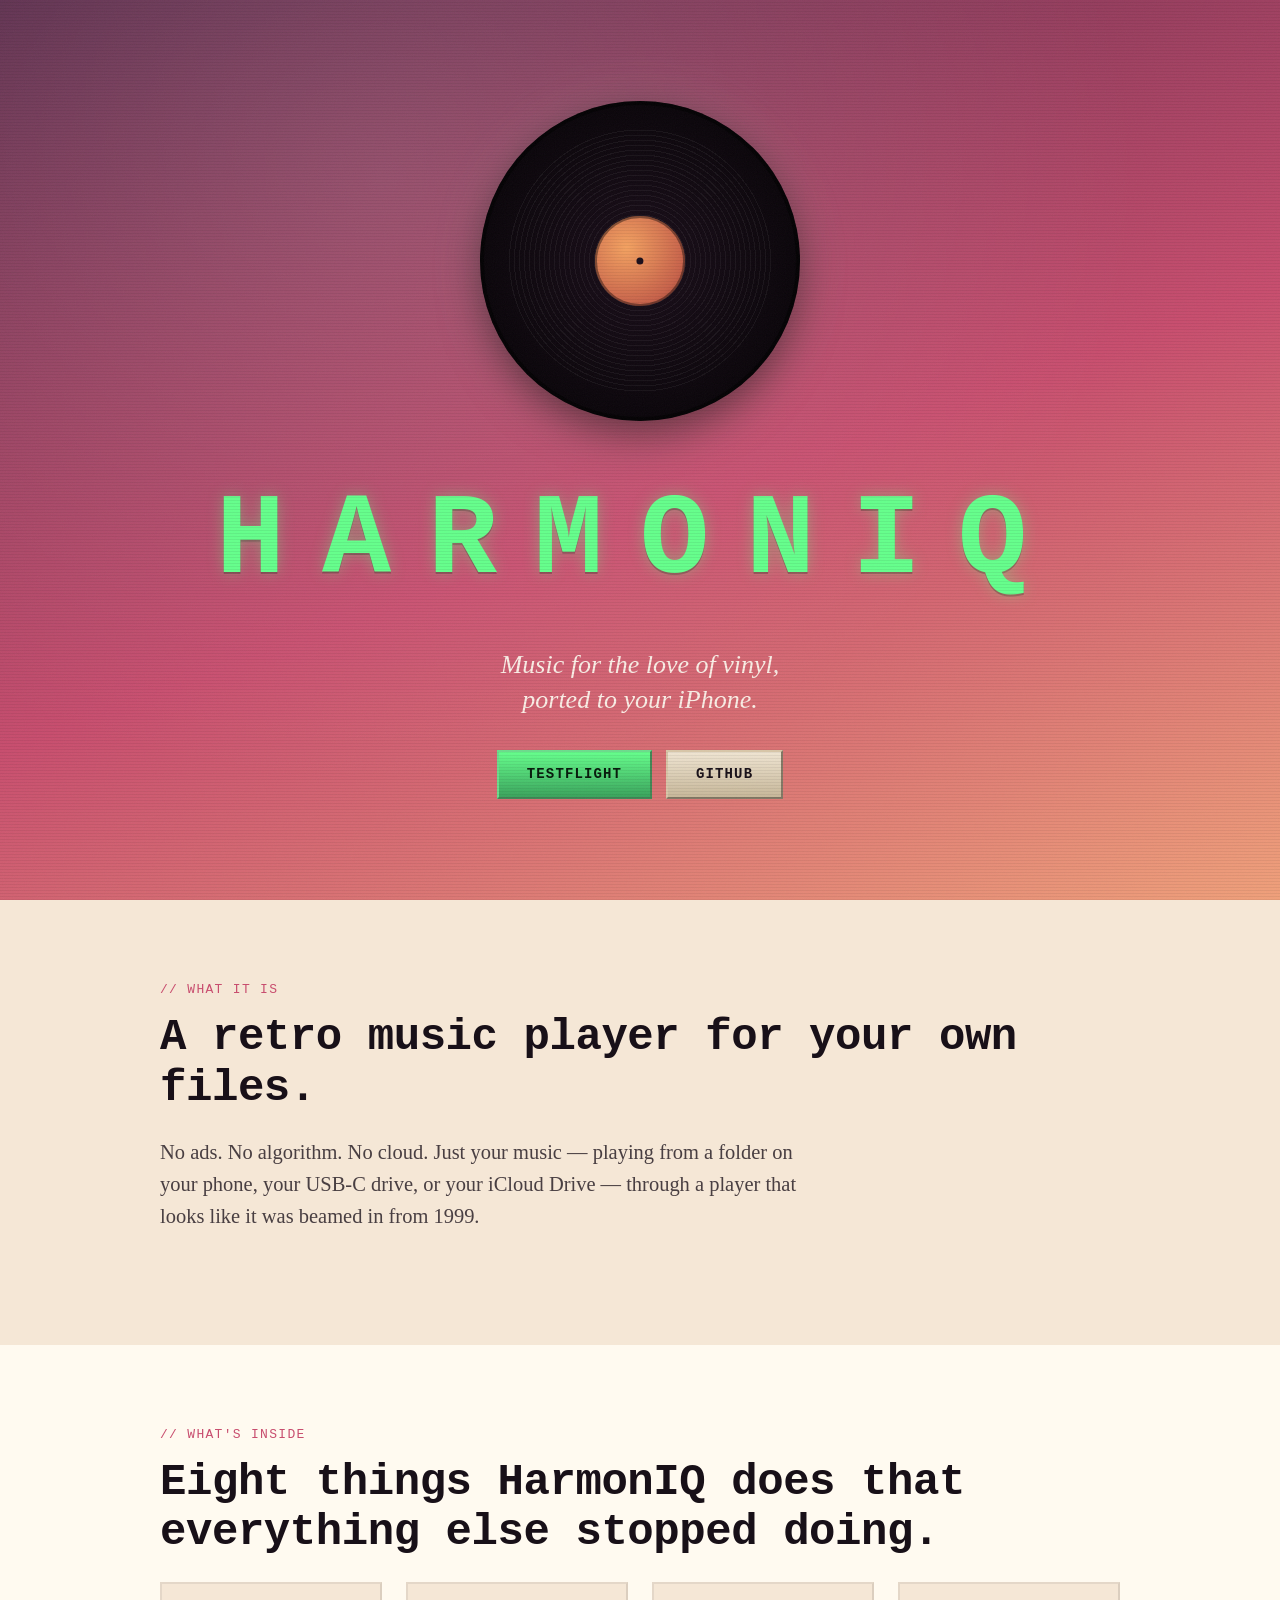
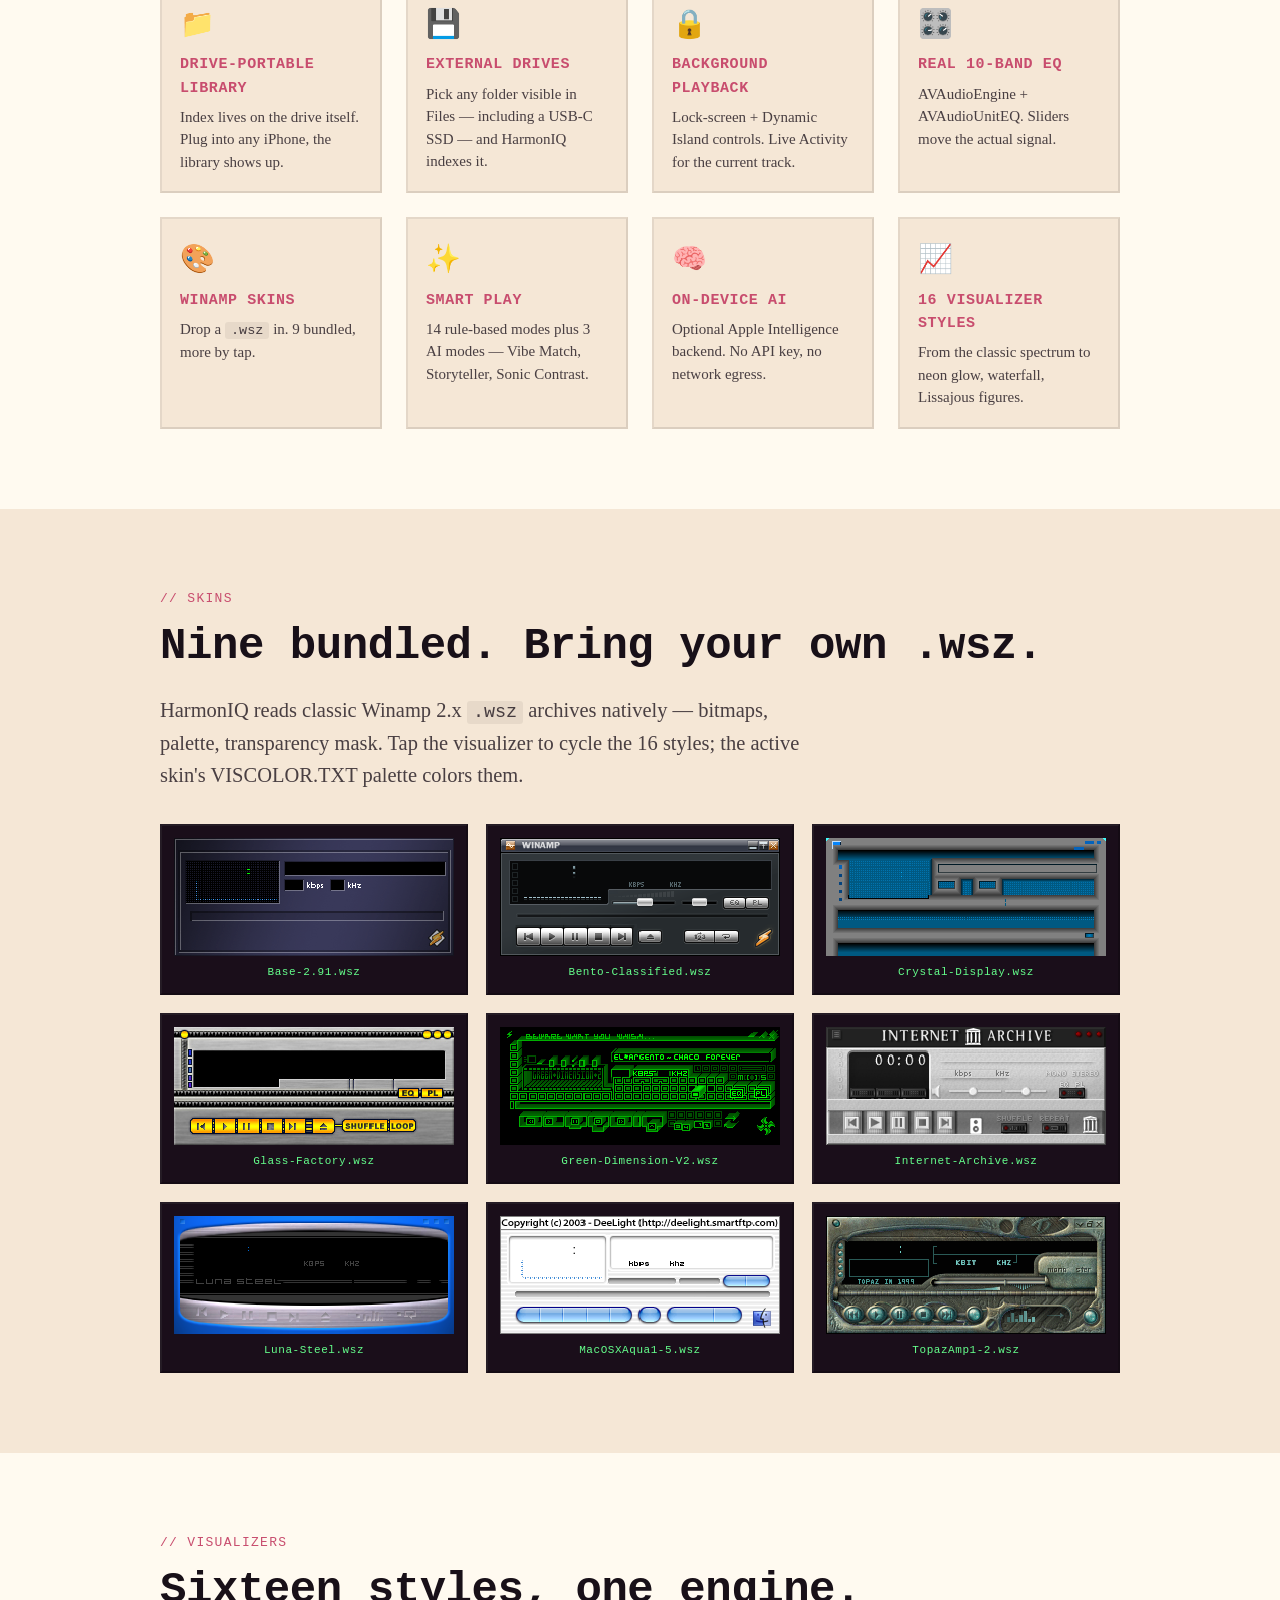
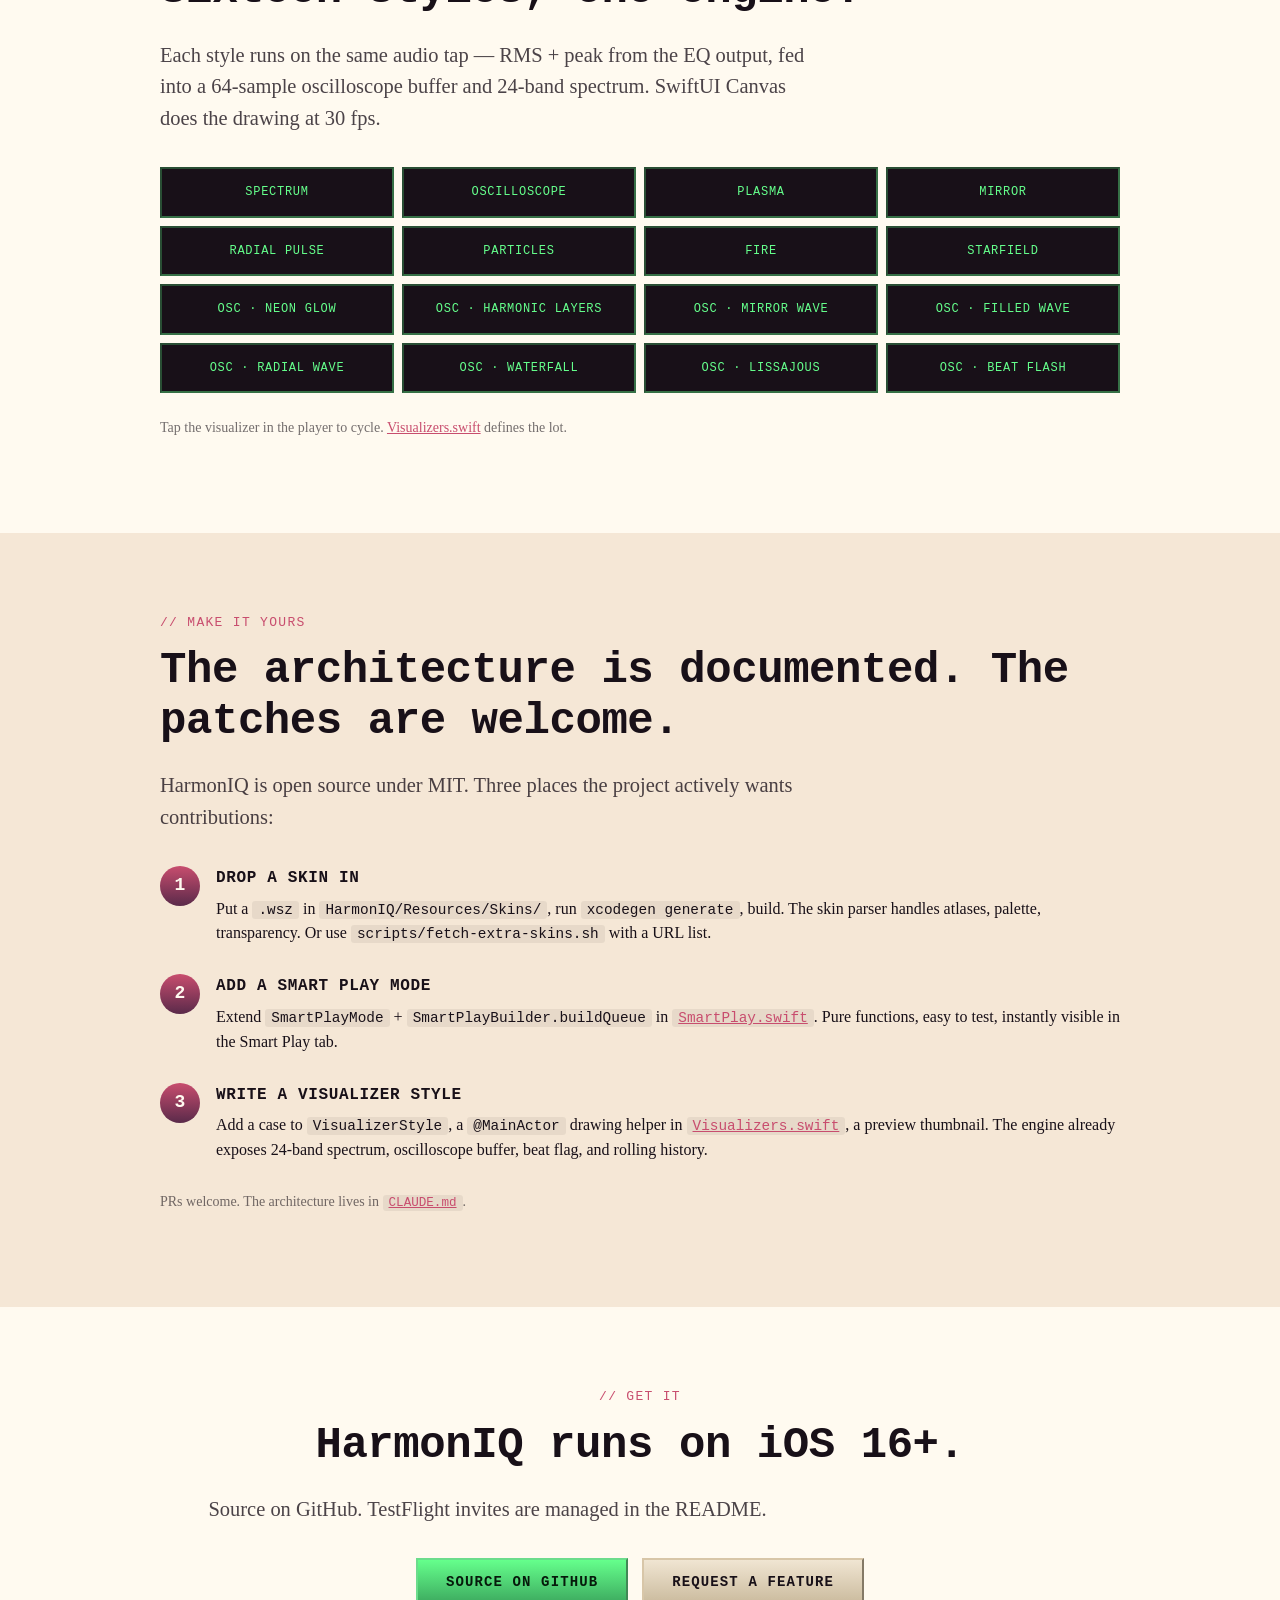
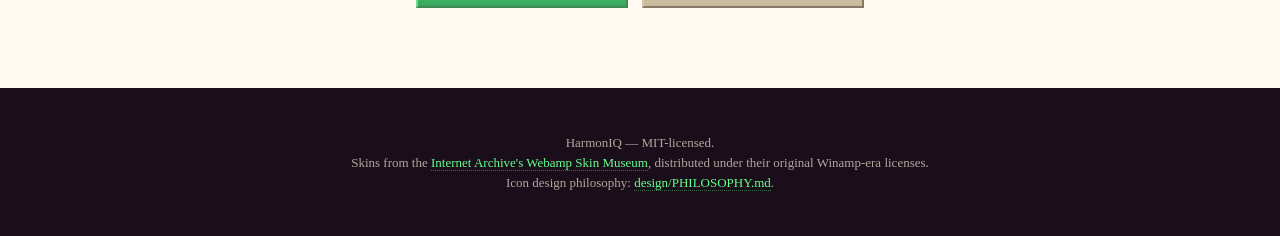
==== docs/index.html @ 3f0f2b12 "Landing site: docs/ served via GitHub Pages (closes #57) A retro Winamp-flavored landing page built " ====
<!doctype html>
<html lang="en">
<head>
  <meta charset="utf-8">
  <meta name="viewport" content="width=device-width, initial-scale=1">
  <title>HarmonIQ — Music for the love of vinyl, ported to your iPhone</title>
  <meta name="description" content="A retro, hackable iOS music player with Winamp skins, Smart Play, on-device AI curation, and a real 10-band EQ. Open source.">
  <meta property="og:title" content="HarmonIQ">
  <meta property="og:description" content="Retro Winamp-flavored iOS music player. Drive-portable library, 10-band EQ, AI Smart Play, classic skins, 16 visualizer styles. Open source.">
  <meta property="og:type" content="website">
  <link rel="stylesheet" href="style.css">
</head>
<body>
  <div class="grain" aria-hidden="true"></div>

  <!-- HERO -->
  <section class="hero">
    <div class="vinyl" aria-hidden="true">
      <div class="halo"></div>
      <div class="disc">
        <div class="grooves"></div>
        <div class="label"></div>
      </div>
    </div>
    <h1 class="lcd">HARMONIQ</h1>
    <p class="tagline">Music for the love of vinyl,<br>ported to your iPhone.</p>
    <div class="cta">
      <a class="btn primary" href="https://github.com/LeoHChen/HarmonIQ#testflight">TestFlight</a>
      <a class="btn" href="https://github.com/LeoHChen/HarmonIQ">GitHub</a>
    </div>
  </section>

  <!-- WHAT IT IS -->
  <section class="band">
    <div class="container">
      <p class="kicker">// what it is</p>
      <h2>A retro music player for your own files.</h2>
      <p class="lede">No ads. No algorithm. No cloud. Just your music — playing from a folder on your phone, your USB-C drive, or your iCloud Drive — through a player that looks like it was beamed in from 1999.</p>
    </div>
  </section>

  <!-- PILLARS -->
  <section class="band alt">
    <div class="container">
      <p class="kicker">// what's inside</p>
      <h2>Eight things HarmonIQ does that everything else stopped doing.</h2>
      <ul class="pillars">
        <li><span class="ico">📁</span><h3>Drive-portable library</h3><p>Index lives on the drive itself. Plug into any iPhone, the library shows up.</p></li>
        <li><span class="ico">💾</span><h3>External drives</h3><p>Pick any folder visible in Files — including a USB-C SSD — and HarmonIQ indexes it.</p></li>
        <li><span class="ico">🔒</span><h3>Background playback</h3><p>Lock-screen + Dynamic Island controls. Live Activity for the current track.</p></li>
        <li><span class="ico">🎛️</span><h3>Real 10-band EQ</h3><p>AVAudioEngine + AVAudioUnitEQ. Sliders move the actual signal.</p></li>
        <li><span class="ico">🎨</span><h3>Winamp skins</h3><p>Drop a <code>.wsz</code> in. 9 bundled, more by tap.</p></li>
        <li><span class="ico">✨</span><h3>Smart Play</h3><p>14 rule-based modes plus 3 AI modes — Vibe Match, Storyteller, Sonic Contrast.</p></li>
        <li><span class="ico">🧠</span><h3>On-device AI</h3><p>Optional Apple Intelligence backend. No API key, no network egress.</p></li>
        <li><span class="ico">📈</span><h3>16 visualizer styles</h3><p>From the classic spectrum to neon glow, waterfall, Lissajous figures.</p></li>
      </ul>
    </div>
  </section>

  <!-- SKIN SHOWCASE -->
  <section class="band">
    <div class="container">
      <p class="kicker">// skins</p>
      <h2>Nine bundled. Bring your own .wsz.</h2>
      <p class="lede">HarmonIQ reads classic Winamp 2.x <code>.wsz</code> archives natively — bitmaps, palette, transparency mask. Tap the visualizer to cycle the 16 styles; the active skin's VISCOLOR.TXT palette colors them.</p>
      <div class="skin-grid">
        <figure><img src="skins/Base-2.91.png" alt="Base-2.91 skin"><figcaption>Base-2.91.wsz</figcaption></figure>
        <figure><img src="skins/Bento-Classified.png" alt="Bento Classified skin"><figcaption>Bento-Classified.wsz</figcaption></figure>
        <figure><img src="skins/Crystal-Display.png" alt="Crystal Display skin"><figcaption>Crystal-Display.wsz</figcaption></figure>
        <figure><img src="skins/Glass-Factory.png" alt="Glass Factory skin"><figcaption>Glass-Factory.wsz</figcaption></figure>
        <figure><img src="skins/Green-Dimension-V2.png" alt="Green Dimension skin"><figcaption>Green-Dimension-V2.wsz</figcaption></figure>
        <figure><img src="skins/Internet-Archive.png" alt="Internet Archive skin"><figcaption>Internet-Archive.wsz</figcaption></figure>
        <figure><img src="skins/Luna-Steel.png" alt="Luna Steel skin"><figcaption>Luna-Steel.wsz</figcaption></figure>
        <figure><img src="skins/MacOSXAqua1-5.png" alt="Mac OS X Aqua skin"><figcaption>MacOSXAqua1-5.wsz</figcaption></figure>
        <figure><img src="skins/TopazAmp1-2.png" alt="TopazAmp skin"><figcaption>TopazAmp1-2.wsz</figcaption></figure>
      </div>
    </div>
  </section>

  <!-- VISUALIZERS -->
  <section class="band alt">
    <div class="container">
      <p class="kicker">// visualizers</p>
      <h2>Sixteen styles, one engine.</h2>
      <p class="lede">Each style runs on the same audio tap — RMS + peak from the EQ output, fed into a 64-sample oscilloscope buffer and 24-band spectrum. SwiftUI Canvas does the drawing at 30 fps.</p>
      <ul class="vis-grid">
        <li><span>SPECTRUM</span><span>OSCILLOSCOPE</span><span>PLASMA</span><span>MIRROR</span></li>
        <li><span>RADIAL PULSE</span><span>PARTICLES</span><span>FIRE</span><span>STARFIELD</span></li>
        <li><span>OSC · NEON GLOW</span><span>OSC · HARMONIC LAYERS</span><span>OSC · MIRROR WAVE</span><span>OSC · FILLED WAVE</span></li>
        <li><span>OSC · RADIAL WAVE</span><span>OSC · WATERFALL</span><span>OSC · LISSAJOUS</span><span>OSC · BEAT FLASH</span></li>
      </ul>
      <p class="muted">Tap the visualizer in the player to cycle. <a href="https://github.com/LeoHChen/HarmonIQ/blob/main/HarmonIQ/Views/Visualizers.swift">Visualizers.swift</a> defines the lot.</p>
    </div>
  </section>

  <!-- MAKE IT YOURS -->
  <section class="band">
    <div class="container">
      <p class="kicker">// make it yours</p>
      <h2>The architecture is documented. The patches are welcome.</h2>
      <p class="lede">HarmonIQ is open source under MIT. Three places the project actively wants contributions:</p>
      <ol class="hack-list">
        <li>
          <h3>Drop a skin in</h3>
          <p>Put a <code>.wsz</code> in <code>HarmonIQ/Resources/Skins/</code>, run <code>xcodegen generate</code>, build. The skin parser handles atlases, palette, transparency. Or use <code>scripts/fetch-extra-skins.sh</code> with a URL list.</p>
        </li>
        <li>
          <h3>Add a Smart Play mode</h3>
          <p>Extend <code>SmartPlayMode</code> + <code>SmartPlayBuilder.buildQueue</code> in <a href="https://github.com/LeoHChen/HarmonIQ/blob/main/HarmonIQ/Player/SmartPlay.swift"><code>SmartPlay.swift</code></a>. Pure functions, easy to test, instantly visible in the Smart Play tab.</p>
        </li>
        <li>
          <h3>Write a visualizer style</h3>
          <p>Add a case to <code>VisualizerStyle</code>, a <code>@MainActor</code> drawing helper in <a href="https://github.com/LeoHChen/HarmonIQ/blob/main/HarmonIQ/Views/Visualizers.swift"><code>Visualizers.swift</code></a>, a preview thumbnail. The engine already exposes 24-band spectrum, oscilloscope buffer, beat flag, and rolling history.</p>
        </li>
      </ol>
      <p class="muted">PRs welcome. The architecture lives in <a href="https://github.com/LeoHChen/HarmonIQ/blob/main/CLAUDE.md"><code>CLAUDE.md</code></a>.</p>
    </div>
  </section>

  <!-- GET IT -->
  <section class="band alt">
    <div class="container center">
      <p class="kicker">// get it</p>
      <h2>HarmonIQ runs on iOS 16+.</h2>
      <p class="lede">Source on GitHub. TestFlight invites are managed in the README.</p>
      <div class="cta">
        <a class="btn primary" href="https://github.com/LeoHChen/HarmonIQ">Source on GitHub</a>
        <a class="btn" href="https://github.com/LeoHChen/HarmonIQ/issues/new?labels=enhancement">Request a feature</a>
      </div>
    </div>
  </section>

  <footer>
    <div class="container">
      <p>HarmonIQ — MIT-licensed.<br>
      Skins from the <a href="https://skins.webamp.org">Internet Archive's Webamp Skin Museum</a>, distributed under their original Winamp-era licenses.<br>
      Icon design philosophy: <a href="https://github.com/LeoHChen/HarmonIQ/blob/main/design/PHILOSOPHY.md">design/PHILOSOPHY.md</a>.</p>
    </div>
  </footer>
</body>
</html>
---- docs/style.css ----
/*  HarmonIQ landing — sun-bleached gradient + spinning vinyl + chrome chrome.
    Pairs a chunky pixel/LCD font for headings with Charter for body.       */

:root {
  --grad-1: #5a2a4a;       /* mulberry */
  --grad-2: #c84d6e;       /* coral */
  --grad-3: #f0a07a;       /* peach */
  --lcd:    #65ff8c;       /* phosphor green */
  --lcd-dim:#3aa45c;
  --bevel-light: rgba(255,255,255,0.2);
  --bevel-dark:  rgba(0,0,0,0.45);
  --ink:    #181018;
  --paper:  #f5e7d6;       /* warm off-white */
  --paper-2:#fffaf0;
}

* { box-sizing: border-box; }
html, body { margin: 0; padding: 0; }
body {
  background: var(--paper);
  color: var(--ink);
  font-family: "Charter", "Source Serif Pro", Georgia, "Times New Roman", serif;
  font-size: 18px;
  line-height: 1.55;
  overflow-x: hidden;
}

/* Film-grain overlay (lightweight inline SVG via data URI) */
.grain {
  position: fixed; inset: 0;
  pointer-events: none;
  z-index: 100;
  opacity: 0.06;
  background-image: url("data:image/svg+xml;utf8,<svg xmlns='http://www.w3.org/2000/svg' width='160' height='160'><filter id='n'><feTurbulence type='fractalNoise' baseFrequency='0.9' numOctaves='2' stitchTiles='stitch'/></filter><rect width='100%' height='100%' filter='url(%23n)' opacity='0.7'/></svg>");
}

/* HERO ----------------------------------------------------------------- */
.hero {
  min-height: 100vh;
  display: flex;
  flex-direction: column;
  align-items: center;
  justify-content: center;
  text-align: center;
  background:
    radial-gradient(ellipse at 30% 20%, rgba(255,255,255,0.12), transparent 60%),
    linear-gradient(160deg, var(--grad-1) 0%, var(--grad-2) 55%, var(--grad-3) 100%);
  color: var(--paper-2);
  position: relative;
  padding: 80px 24px 80px;
  overflow: hidden;
}
.hero::after {
  content: "";
  position: absolute; inset: 0;
  background: repeating-linear-gradient(0deg, rgba(0,0,0,0.06) 0 1px, transparent 1px 3px);
  pointer-events: none;
}

.lcd {
  font-family: "Menlo", "Courier New", monospace;
  font-weight: 700;
  letter-spacing: 0.32em;
  font-size: clamp(48px, 9vw, 120px);
  margin: 32px 0 16px;
  text-shadow: 0 0 16px rgba(101,255,140,0.35), 0 2px 0 rgba(0,0,0,0.25);
  color: var(--lcd);
}
.tagline {
  font-size: clamp(18px, 2.4vw, 26px);
  max-width: 28ch;
  margin: 0 auto 32px;
  font-style: italic;
  line-height: 1.35;
  color: rgba(255,250,240,0.93);
}

.cta { display: flex; gap: 14px; flex-wrap: wrap; justify-content: center; }
.btn {
  display: inline-block;
  padding: 12px 28px;
  font-family: "Menlo", monospace;
  font-size: 14px;
  font-weight: 600;
  letter-spacing: 0.08em;
  text-transform: uppercase;
  color: var(--ink);
  text-decoration: none;
  background: linear-gradient(180deg, #f0e5d2 0%, #c8b89a 100%);
  border: 2px outset #d8c6a8;
  cursor: pointer;
  transition: transform 0.05s ease;
}
.btn:hover { filter: brightness(1.05); }
.btn:active { border-style: inset; transform: translateY(1px); }
.btn.primary {
  background: linear-gradient(180deg, var(--lcd) 0%, var(--lcd-dim) 100%);
  color: #061a0b;
  border-color: #6cdc8c;
}

/* Spinning vinyl --------------------------------------------------------- */
.vinyl {
  position: relative;
  width: clamp(180px, 26vw, 320px);
  height: clamp(180px, 26vw, 320px);
  margin: 0 auto;
}
.halo {
  position: absolute; inset: -20%;
  background: radial-gradient(circle, rgba(255,250,240,0.5) 0%, transparent 60%);
  filter: blur(20px);
}
.disc {
  position: absolute; inset: 0;
  border-radius: 50%;
  background:
    radial-gradient(circle, #1a0e1a 0%, #0a050a 70%, #000 100%);
  box-shadow:
    inset 0 0 0 4px rgba(0,0,0,0.6),
    0 12px 40px rgba(0,0,0,0.5);
  animation: spin 12s linear infinite;
}
.grooves {
  position: absolute; inset: 8%;
  border-radius: 50%;
  background:
    repeating-radial-gradient(circle,
      rgba(255,255,255,0.05) 0 1px,
      transparent 1px 5px);
}
.label {
  position: absolute; inset: 36%;
  border-radius: 50%;
  background:
    radial-gradient(circle at 35% 35%, #f4a261 0%, #c8624a 70%, #8b3a2e 100%);
  box-shadow: inset 0 0 0 2px rgba(0,0,0,0.4);
}
.label::after {
  content: "";
  position: absolute; left: 50%; top: 50%;
  width: 8%; height: 8%;
  border-radius: 50%;
  background: #1a0e1a;
  transform: translate(-50%, -50%);
}
@keyframes spin { from { transform: rotate(0deg); } to { transform: rotate(360deg); } }
@media (prefers-reduced-motion: reduce) { .disc { animation: none; } }

/* CONTENT BANDS ---------------------------------------------------------- */
.band { padding: 80px 24px; position: relative; }
.band.alt { background: var(--paper-2); }
.container { max-width: 960px; margin: 0 auto; }
.center { text-align: center; }
.kicker {
  font-family: "Menlo", monospace;
  font-size: 13px;
  letter-spacing: 0.1em;
  text-transform: uppercase;
  color: var(--grad-2);
  margin: 0 0 12px;
}
h2 {
  font-family: "Menlo", monospace;
  font-size: clamp(28px, 4vw, 44px);
  letter-spacing: -0.01em;
  line-height: 1.15;
  margin: 0 0 24px;
  color: var(--ink);
}
h2 + .lede {
  font-size: clamp(17px, 1.6vw, 21px);
  max-width: 64ch;
  color: rgba(24,16,24,0.78);
  margin: 0 0 32px;
}
code {
  font-family: "Menlo", monospace;
  font-size: 0.9em;
  background: rgba(0,0,0,0.06);
  padding: 1px 6px;
  border-radius: 3px;
}

/* PILLARS GRID ----------------------------------------------------------- */
.pillars {
  list-style: none;
  padding: 0;
  margin: 0;
  display: grid;
  gap: 24px;
  grid-template-columns: repeat(auto-fit, minmax(220px, 1fr));
}
.pillars li {
  background: var(--paper);
  border: 2px outset rgba(0,0,0,0.1);
  padding: 18px 18px 18px;
  position: relative;
}
.pillars .ico { font-size: 28px; display: block; margin-bottom: 8px; }
.pillars h3 {
  font-family: "Menlo", monospace;
  font-size: 15px;
  letter-spacing: 0.04em;
  margin: 0 0 6px;
  text-transform: uppercase;
  color: var(--grad-2);
}
.pillars p {
  margin: 0;
  font-size: 15px;
  line-height: 1.5;
  color: rgba(24,16,24,0.78);
}

/* SKIN GRID -------------------------------------------------------------- */
.skin-grid {
  display: grid;
  gap: 18px;
  grid-template-columns: repeat(auto-fit, minmax(240px, 1fr));
  margin-top: 24px;
}
.skin-grid figure {
  margin: 0;
  background: #1a0e1a;
  padding: 12px;
  border: 2px outset rgba(0,0,0,0.2);
  text-align: center;
}
.skin-grid img {
  width: 100%;
  height: auto;
  image-rendering: pixelated;
  image-rendering: -moz-crisp-edges;
  image-rendering: crisp-edges;
  display: block;
  background: #000;
}
.skin-grid figcaption {
  font-family: "Menlo", monospace;
  font-size: 11px;
  letter-spacing: 0.05em;
  margin-top: 8px;
  color: var(--lcd);
}

/* VIS GRID --------------------------------------------------------------- */
.vis-grid {
  list-style: none;
  padding: 0;
  margin: 24px 0;
  display: grid;
  gap: 8px;
}
.vis-grid li {
  display: grid;
  grid-template-columns: repeat(auto-fit, minmax(140px, 1fr));
  gap: 8px;
}
.vis-grid span {
  font-family: "Menlo", monospace;
  font-size: 12px;
  letter-spacing: 0.06em;
  padding: 14px 12px;
  background: #181018;
  color: var(--lcd);
  border: 2px inset rgba(101,255,140,0.4);
  text-align: center;
}
.muted { font-size: 14px; color: rgba(24,16,24,0.6); }
.muted a { color: var(--grad-2); }

/* HACK LIST -------------------------------------------------------------- */
.hack-list {
  list-style: none;
  counter-reset: hack;
  padding: 0;
  margin: 0;
}
.hack-list li {
  counter-increment: hack;
  margin-bottom: 28px;
  padding-left: 56px;
  position: relative;
}
.hack-list li::before {
  content: counter(hack);
  position: absolute; left: 0; top: 0;
  width: 40px; height: 40px;
  display: inline-flex; align-items: center; justify-content: center;
  font-family: "Menlo", monospace;
  font-weight: 700;
  font-size: 18px;
  background: linear-gradient(180deg, var(--grad-2) 0%, var(--grad-1) 100%);
  color: var(--paper-2);
  border-radius: 50%;
}
.hack-list h3 {
  font-family: "Menlo", monospace;
  font-size: 16px;
  letter-spacing: 0.04em;
  margin: 0 0 6px;
  text-transform: uppercase;
}
.hack-list p { margin: 0; font-size: 16px; }

/* FOOTER ---------------------------------------------------------------- */
footer {
  background: #1a0e1a;
  color: rgba(245,231,214,0.7);
  padding: 32px 24px;
  font-size: 13px;
  text-align: center;
}
footer a { color: var(--lcd); text-decoration: none; border-bottom: 1px dotted rgba(101,255,140,0.4); }

a { color: var(--grad-2); }
a:hover { text-decoration: underline; }

/* SMALL SCREENS --------------------------------------------------------- */
@media (max-width: 600px) {
  .hero { padding: 48px 18px; }
  .band { padding: 56px 18px; }
}
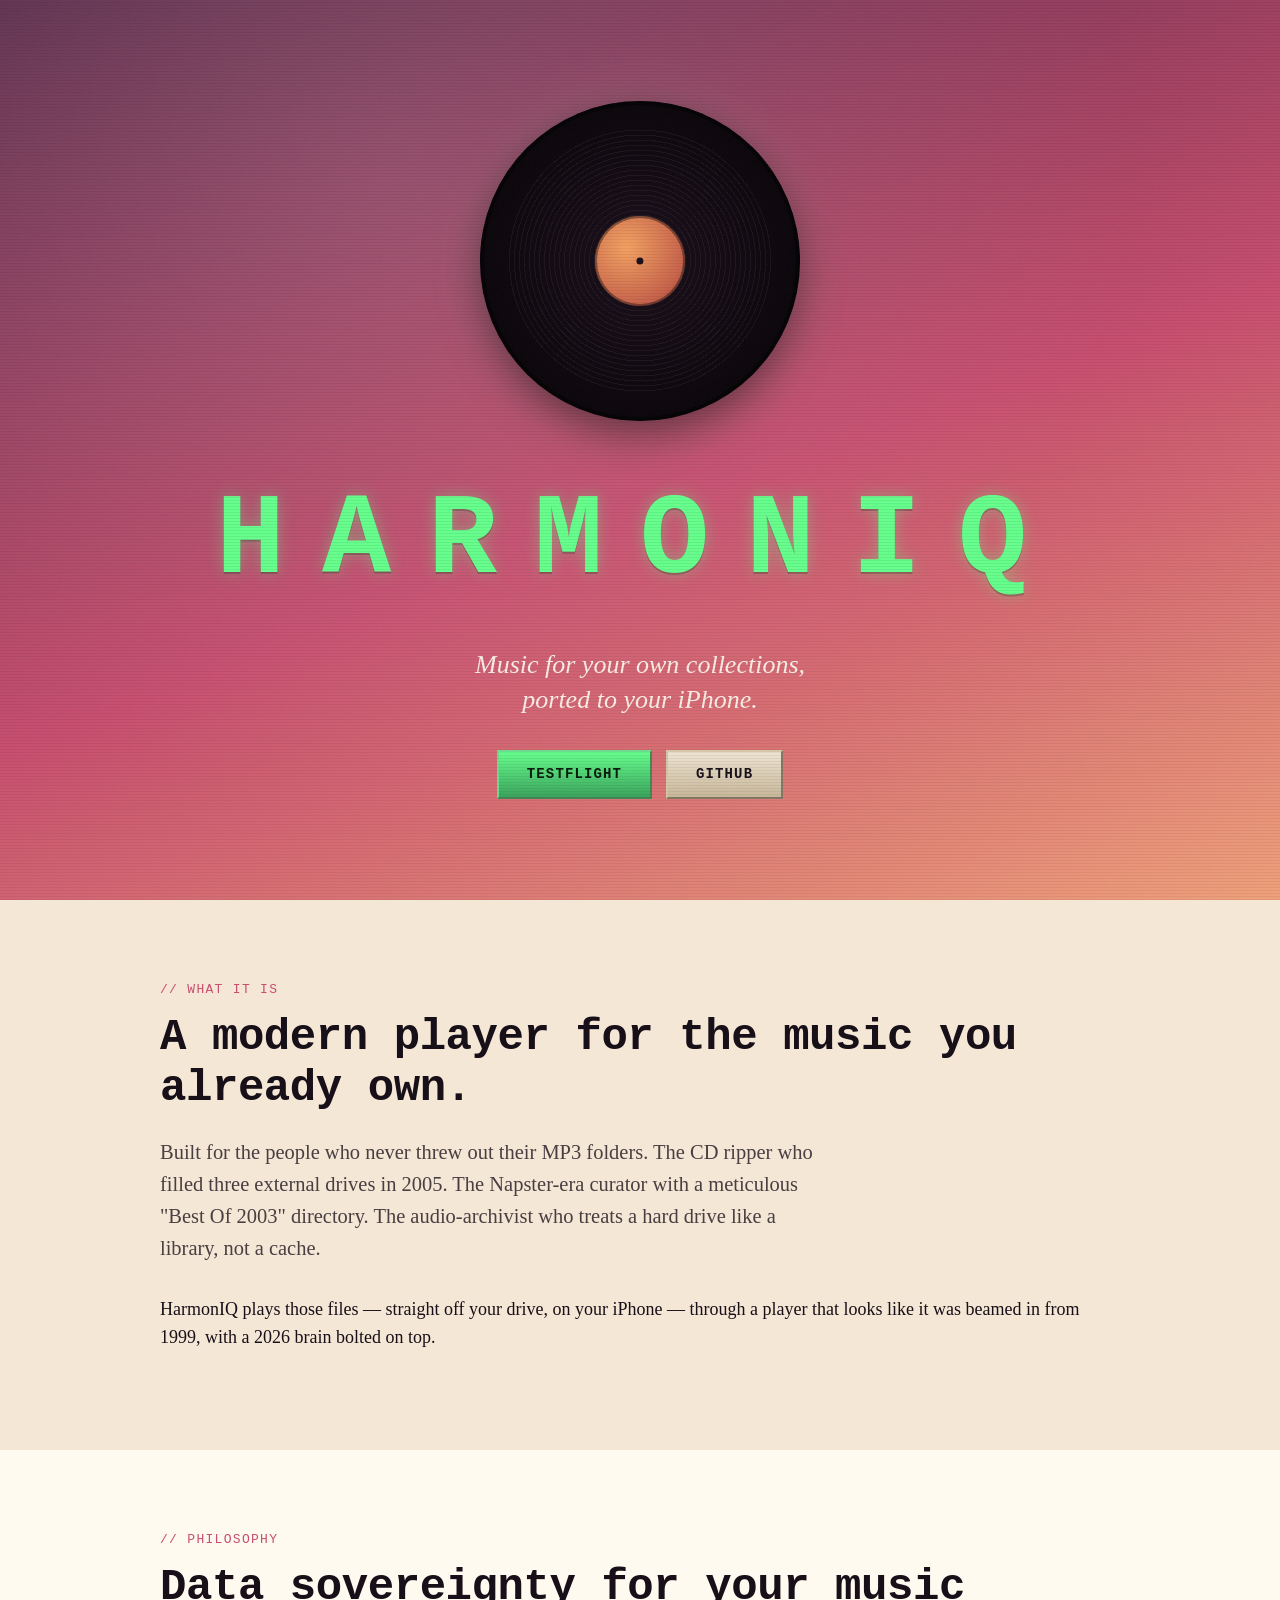
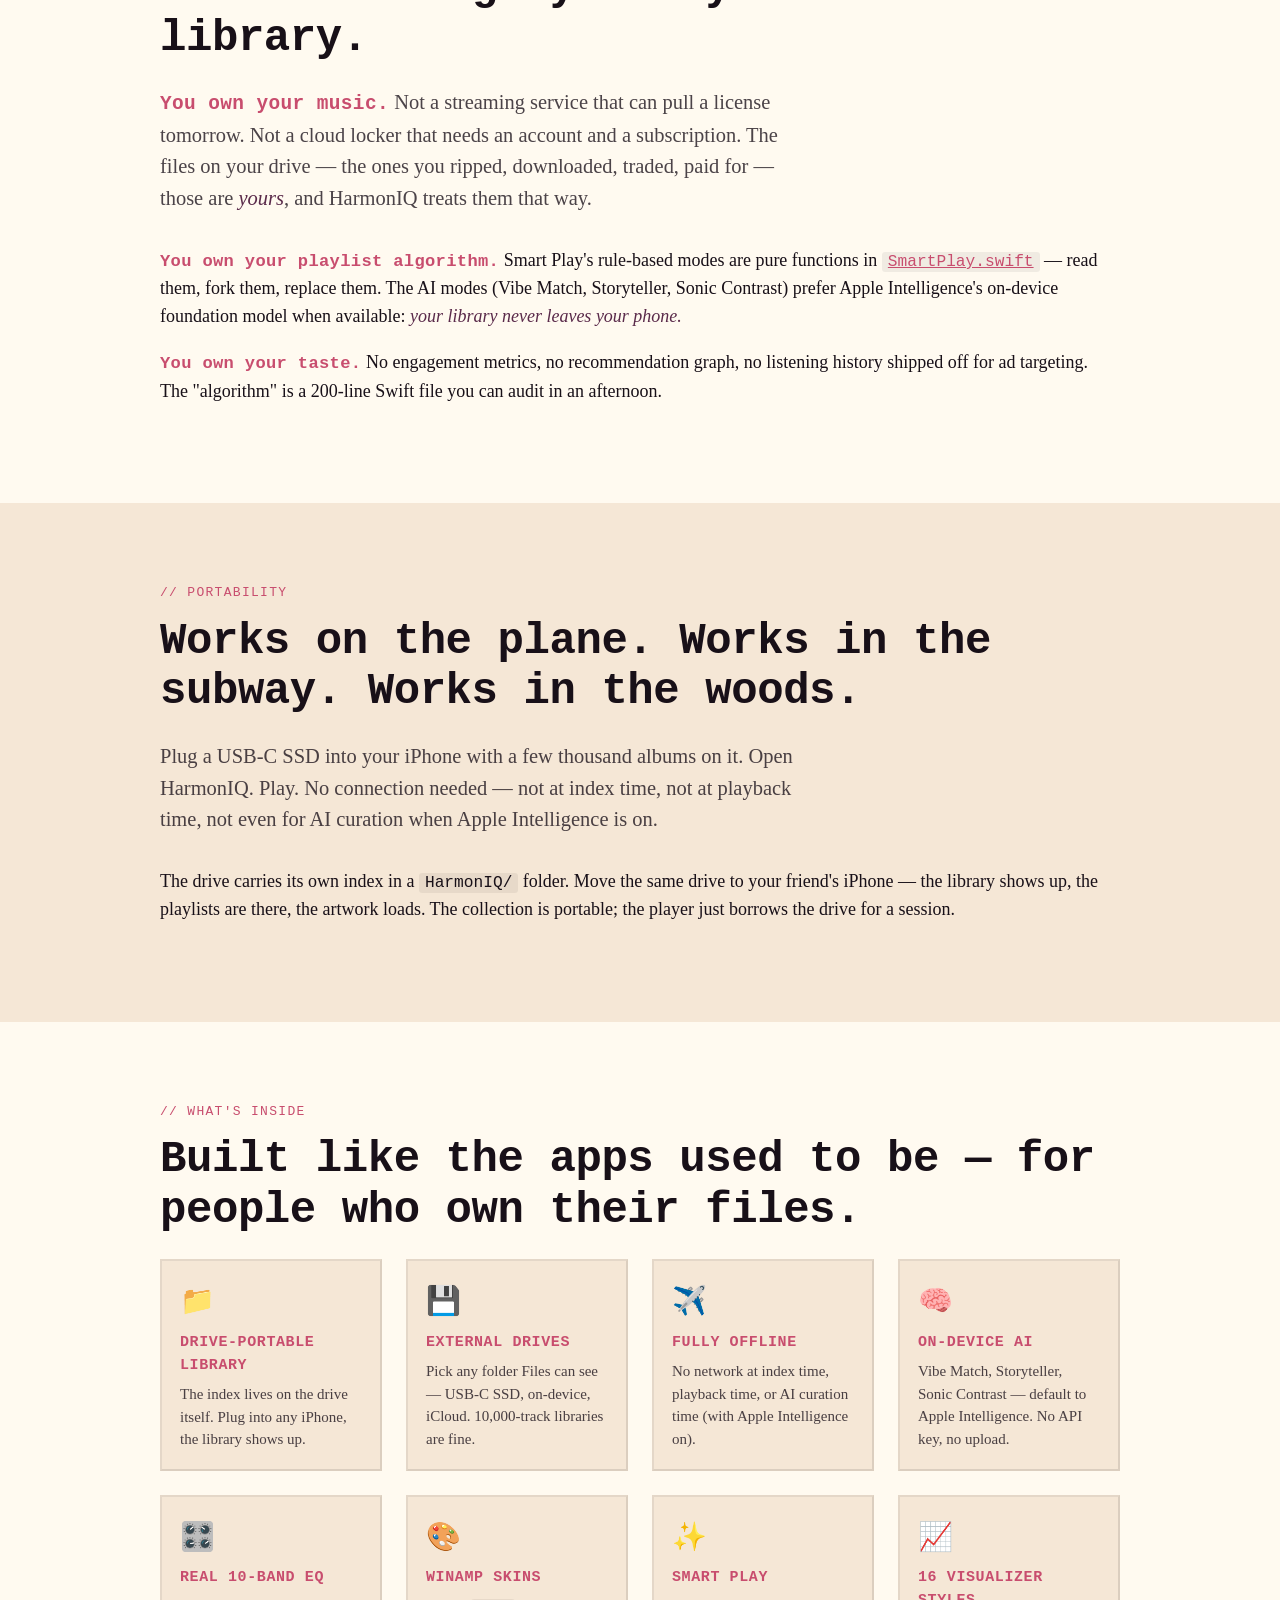
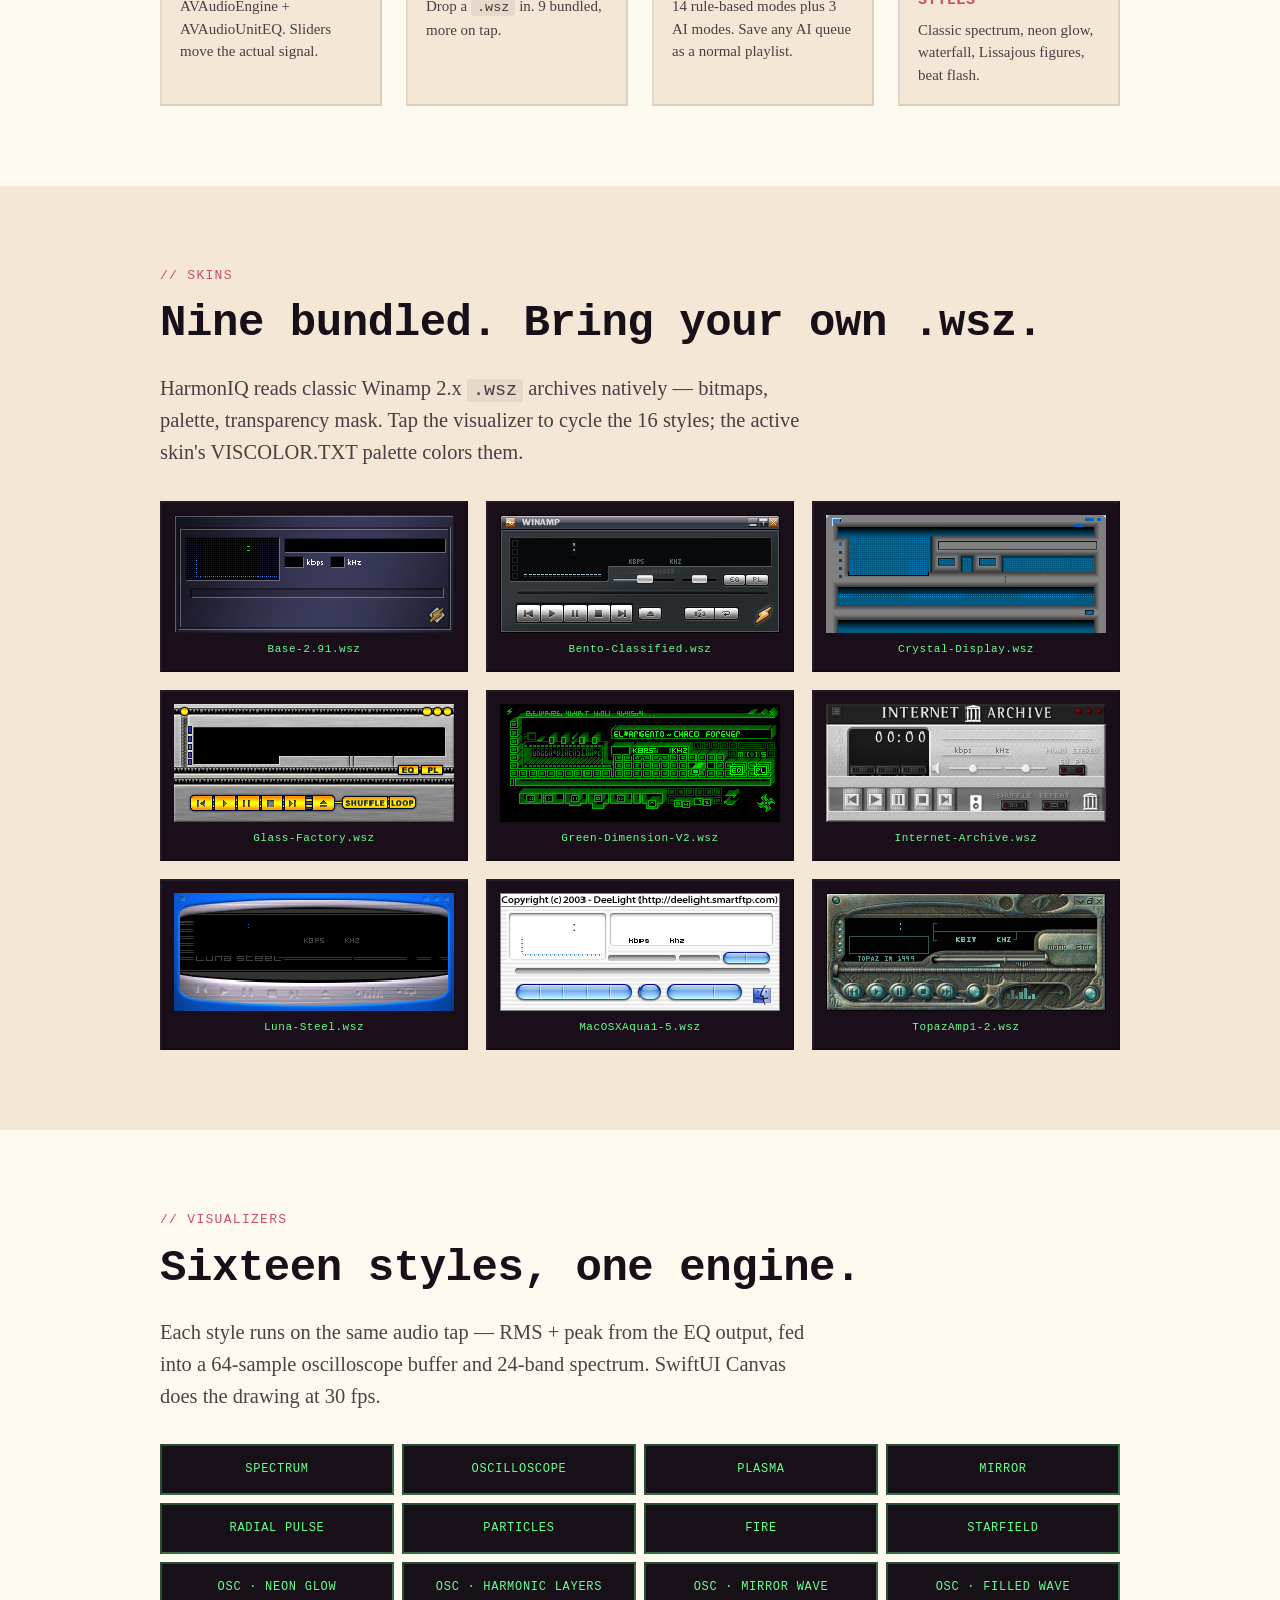
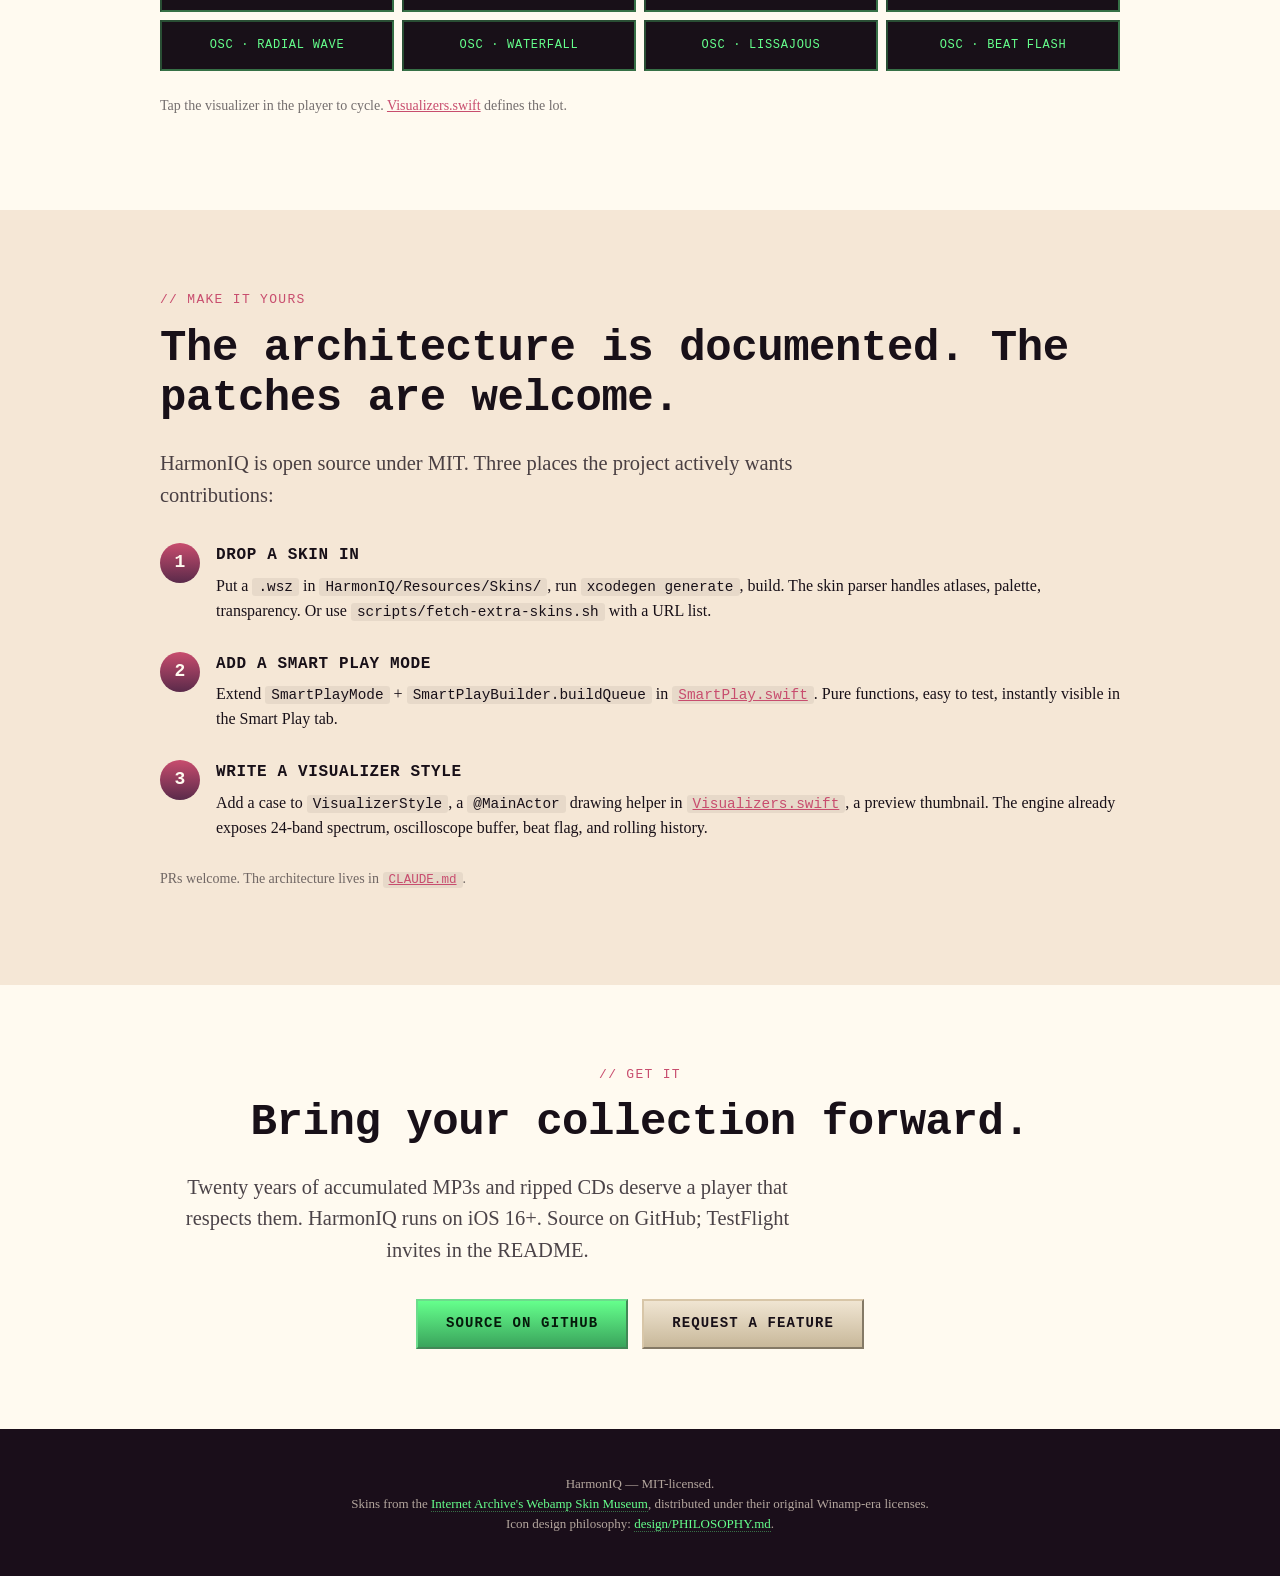
==== commit 671a2fbe: "README + landing site: lead with data sovereignty + collector pitch Reframes the public positioning " ====
--- a/docs/index.html
+++ b/docs/index.html
@@ -3,10 +3,10 @@
 <head>
   <meta charset="utf-8">
   <meta name="viewport" content="width=device-width, initial-scale=1">
-  <title>HarmonIQ — Music for the love of vinyl, ported to your iPhone</title>
-  <meta name="description" content="A retro, hackable iOS music player with Winamp skins, Smart Play, on-device AI curation, and a real 10-band EQ. Open source.">
-  <meta property="og:title" content="HarmonIQ">
-  <meta property="og:description" content="Retro Winamp-flavored iOS music player. Drive-portable library, 10-band EQ, AI Smart Play, classic skins, 16 visualizer styles. Open source.">
+  <title>HarmonIQ — Music for your own collections, ported to your iPhone</title>
+  <meta name="description" content="An iPhone music player built for collectors. Plays the MP3s and ripped CDs you already own, straight off your drive — no streaming, no algorithm, no account. AI curation runs on-device. Open source.">
+  <meta property="og:title" content="HarmonIQ — Music for your own collections">
+  <meta property="og:description" content="Bring your old MP3 folders and ripped-CD archives to a modern iPhone player. Drive-portable library, on-device AI playlists, real 10-band EQ. Works offline.">
   <meta property="og:type" content="website">
   <link rel="stylesheet" href="style.css">
 </head>
@@ -23,7 +23,7 @@
       </div>
     </div>
     <h1 class="lcd">HARMONIQ</h1>
-    <p class="tagline">Music for the love of vinyl,<br>ported to your iPhone.</p>
+    <p class="tagline">Music for your own collections,<br>ported to your iPhone.</p>
     <div class="cta">
       <a class="btn primary" href="https://github.com/LeoHChen/HarmonIQ#testflight">TestFlight</a>
       <a class="btn" href="https://github.com/LeoHChen/HarmonIQ">GitHub</a>
@@ -34,8 +34,30 @@
   <section class="band">
     <div class="container">
       <p class="kicker">// what it is</p>
-      <h2>A retro music player for your own files.</h2>
-      <p class="lede">No ads. No algorithm. No cloud. Just your music — playing from a folder on your phone, your USB-C drive, or your iCloud Drive — through a player that looks like it was beamed in from 1999.</p>
+      <h2>A modern player for the music you already own.</h2>
+      <p class="lede">Built for the people who never threw out their MP3 folders. The CD ripper who filled three external drives in 2005. The Napster-era curator with a meticulous "Best Of 2003" directory. The audio-archivist who treats a hard drive like a library, not a cache.</p>
+      <p class="lede">HarmonIQ plays those files — straight off your drive, on your iPhone — through a player that looks like it was beamed in from 1999, with a 2026 brain bolted on top.</p>
+    </div>
+  </section>
+
+  <!-- PHILOSOPHY: data sovereignty -->
+  <section class="band alt philosophy">
+    <div class="container">
+      <p class="kicker">// philosophy</p>
+      <h2>Data sovereignty for your music library.</h2>
+      <p class="lede"><strong>You own your music.</strong> Not a streaming service that can pull a license tomorrow. Not a cloud locker that needs an account and a subscription. The files on your drive — the ones you ripped, downloaded, traded, paid for — those are <em>yours</em>, and HarmonIQ treats them that way.</p>
+      <p class="lede"><strong>You own your playlist algorithm.</strong> Smart Play's rule-based modes are pure functions in <a href="https://github.com/LeoHChen/HarmonIQ/blob/main/HarmonIQ/Player/SmartPlay.swift"><code>SmartPlay.swift</code></a> — read them, fork them, replace them. The AI modes (Vibe Match, Storyteller, Sonic Contrast) prefer Apple Intelligence's on-device foundation model when available: <em>your library never leaves your phone.</em></p>
+      <p class="lede"><strong>You own your taste.</strong> No engagement metrics, no recommendation graph, no listening history shipped off for ad targeting. The "algorithm" is a 200-line Swift file you can audit in an afternoon.</p>
+    </div>
+  </section>
+
+  <!-- OFFLINE / PORTABILITY -->
+  <section class="band">
+    <div class="container">
+      <p class="kicker">// portability</p>
+      <h2>Works on the plane. Works in the subway. Works in the woods.</h2>
+      <p class="lede">Plug a USB-C SSD into your iPhone with a few thousand albums on it. Open HarmonIQ. Play. No connection needed — not at index time, not at playback time, not even for AI curation when Apple Intelligence is on.</p>
+      <p class="lede">The drive carries its own index in a <code>HarmonIQ/</code> folder. Move the same drive to your friend's iPhone — the library shows up, the playlists are there, the artwork loads. The collection is portable; the player just borrows the drive for a session.</p>
     </div>
   </section>
 
@@ -43,16 +65,16 @@
   <section class="band alt">
     <div class="container">
       <p class="kicker">// what's inside</p>
-      <h2>Eight things HarmonIQ does that everything else stopped doing.</h2>
+      <h2>Built like the apps used to be — for people who own their files.</h2>
       <ul class="pillars">
-        <li><span class="ico">📁</span><h3>Drive-portable library</h3><p>Index lives on the drive itself. Plug into any iPhone, the library shows up.</p></li>
-        <li><span class="ico">💾</span><h3>External drives</h3><p>Pick any folder visible in Files — including a USB-C SSD — and HarmonIQ indexes it.</p></li>
-        <li><span class="ico">🔒</span><h3>Background playback</h3><p>Lock-screen + Dynamic Island controls. Live Activity for the current track.</p></li>
+        <li><span class="ico">📁</span><h3>Drive-portable library</h3><p>The index lives on the drive itself. Plug into any iPhone, the library shows up.</p></li>
+        <li><span class="ico">💾</span><h3>External drives</h3><p>Pick any folder Files can see — USB-C SSD, on-device, iCloud. 10,000-track libraries are fine.</p></li>
+        <li><span class="ico">✈️</span><h3>Fully offline</h3><p>No network at index time, playback time, or AI curation time (with Apple Intelligence on).</p></li>
+        <li><span class="ico">🧠</span><h3>On-device AI</h3><p>Vibe Match, Storyteller, Sonic Contrast — default to Apple Intelligence. No API key, no upload.</p></li>
         <li><span class="ico">🎛️</span><h3>Real 10-band EQ</h3><p>AVAudioEngine + AVAudioUnitEQ. Sliders move the actual signal.</p></li>
-        <li><span class="ico">🎨</span><h3>Winamp skins</h3><p>Drop a <code>.wsz</code> in. 9 bundled, more by tap.</p></li>
-        <li><span class="ico">✨</span><h3>Smart Play</h3><p>14 rule-based modes plus 3 AI modes — Vibe Match, Storyteller, Sonic Contrast.</p></li>
-        <li><span class="ico">🧠</span><h3>On-device AI</h3><p>Optional Apple Intelligence backend. No API key, no network egress.</p></li>
-        <li><span class="ico">📈</span><h3>16 visualizer styles</h3><p>From the classic spectrum to neon glow, waterfall, Lissajous figures.</p></li>
+        <li><span class="ico">🎨</span><h3>Winamp skins</h3><p>Drop a <code>.wsz</code> in. 9 bundled, more on tap.</p></li>
+        <li><span class="ico">✨</span><h3>Smart Play</h3><p>14 rule-based modes plus 3 AI modes. Save any AI queue as a normal playlist.</p></li>
+        <li><span class="ico">📈</span><h3>16 visualizer styles</h3><p>Classic spectrum, neon glow, waterfall, Lissajous figures, beat flash.</p></li>
       </ul>
     </div>
   </section>
@@ -121,8 +143,8 @@
   <section class="band alt">
     <div class="container center">
       <p class="kicker">// get it</p>
-      <h2>HarmonIQ runs on iOS 16+.</h2>
-      <p class="lede">Source on GitHub. TestFlight invites are managed in the README.</p>
+      <h2>Bring your collection forward.</h2>
+      <p class="lede">Twenty years of accumulated MP3s and ripped CDs deserve a player that respects them. HarmonIQ runs on iOS 16+. Source on GitHub; TestFlight invites in the README.</p>
       <div class="cta">
         <a class="btn primary" href="https://github.com/LeoHChen/HarmonIQ">Source on GitHub</a>
         <a class="btn" href="https://github.com/LeoHChen/HarmonIQ/issues/new?labels=enhancement">Request a feature</a>
--- a/docs/style.css
+++ b/docs/style.css
@@ -270,6 +270,18 @@
 .muted { font-size: 14px; color: rgba(24,16,24,0.6); }
 .muted a { color: var(--grad-2); }
 
+/* PHILOSOPHY ------------------------------------------------------------- */
+.philosophy strong {
+  color: var(--grad-2);
+  font-family: "Menlo", monospace;
+  font-size: 0.95em;
+  letter-spacing: 0.02em;
+}
+.philosophy em {
+  color: var(--grad-1);
+  font-style: italic;
+}
+
 /* HACK LIST -------------------------------------------------------------- */
 .hack-list {
   list-style: none;
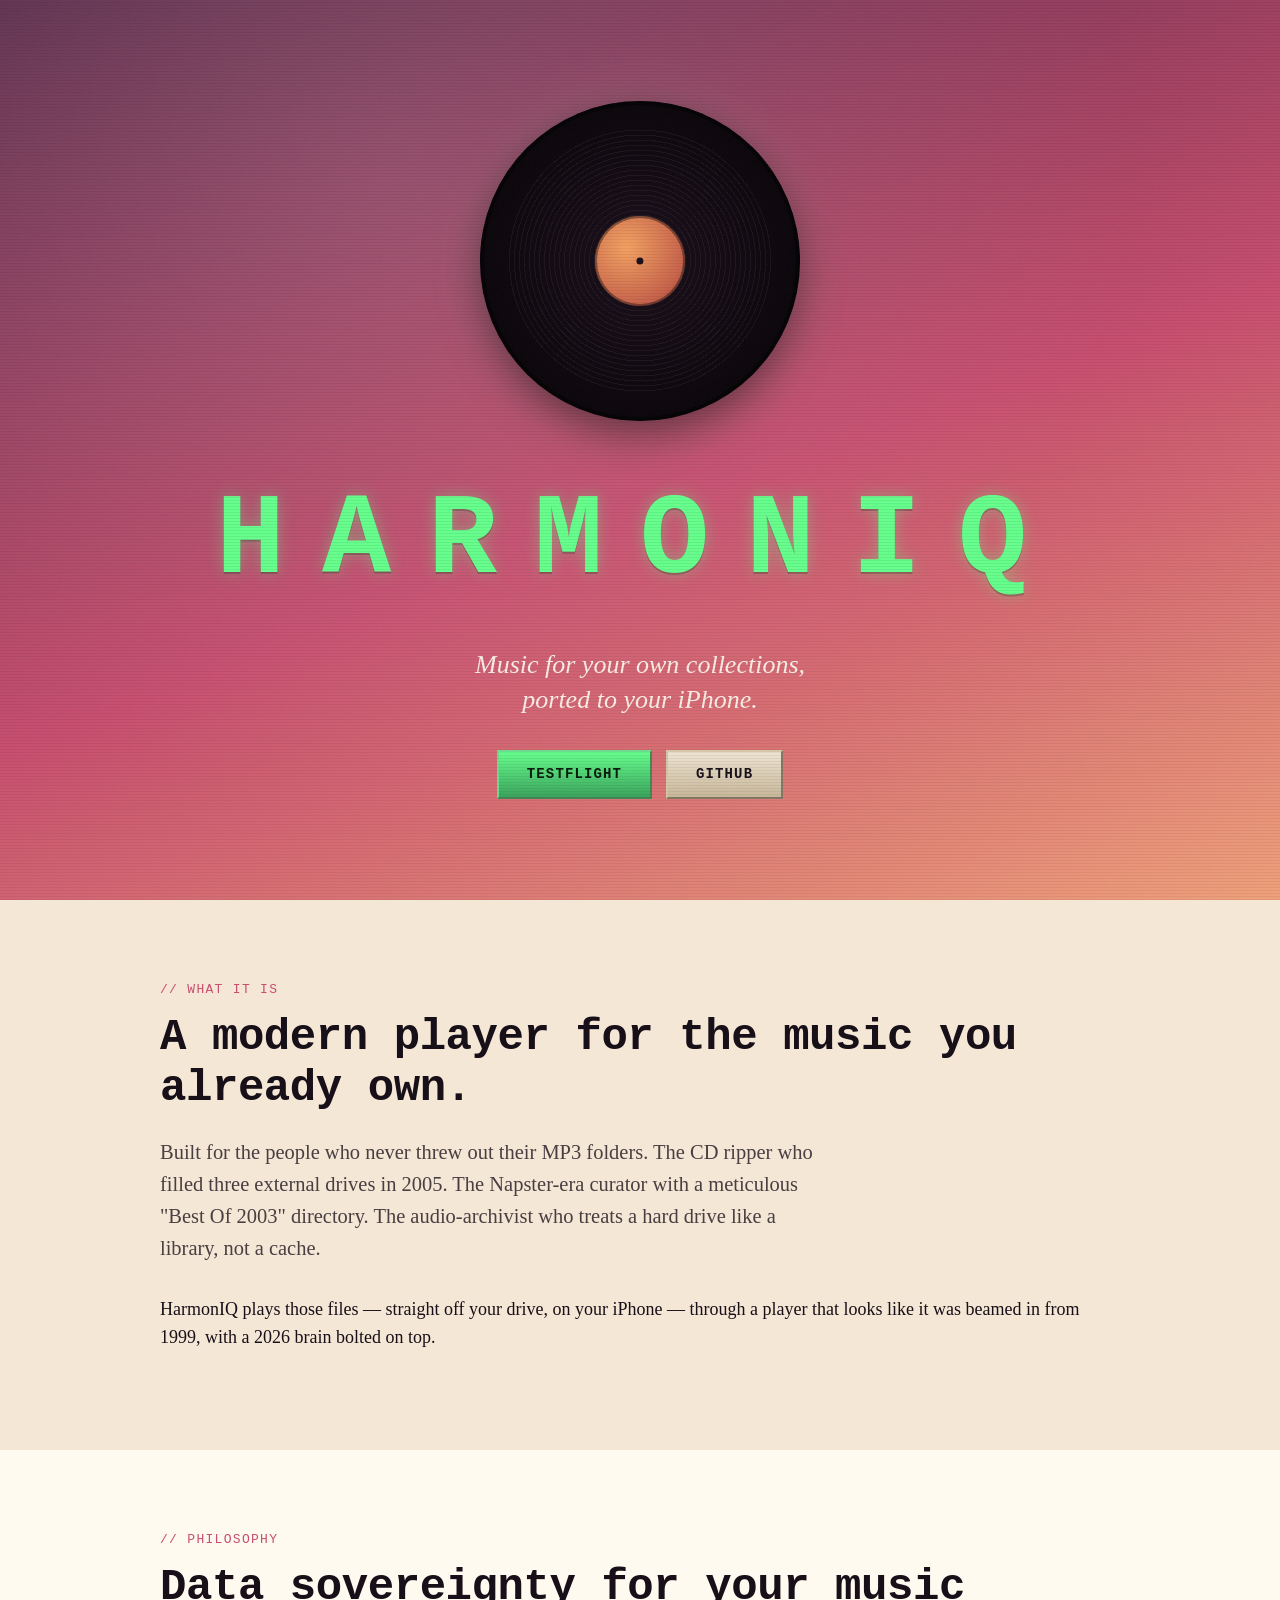
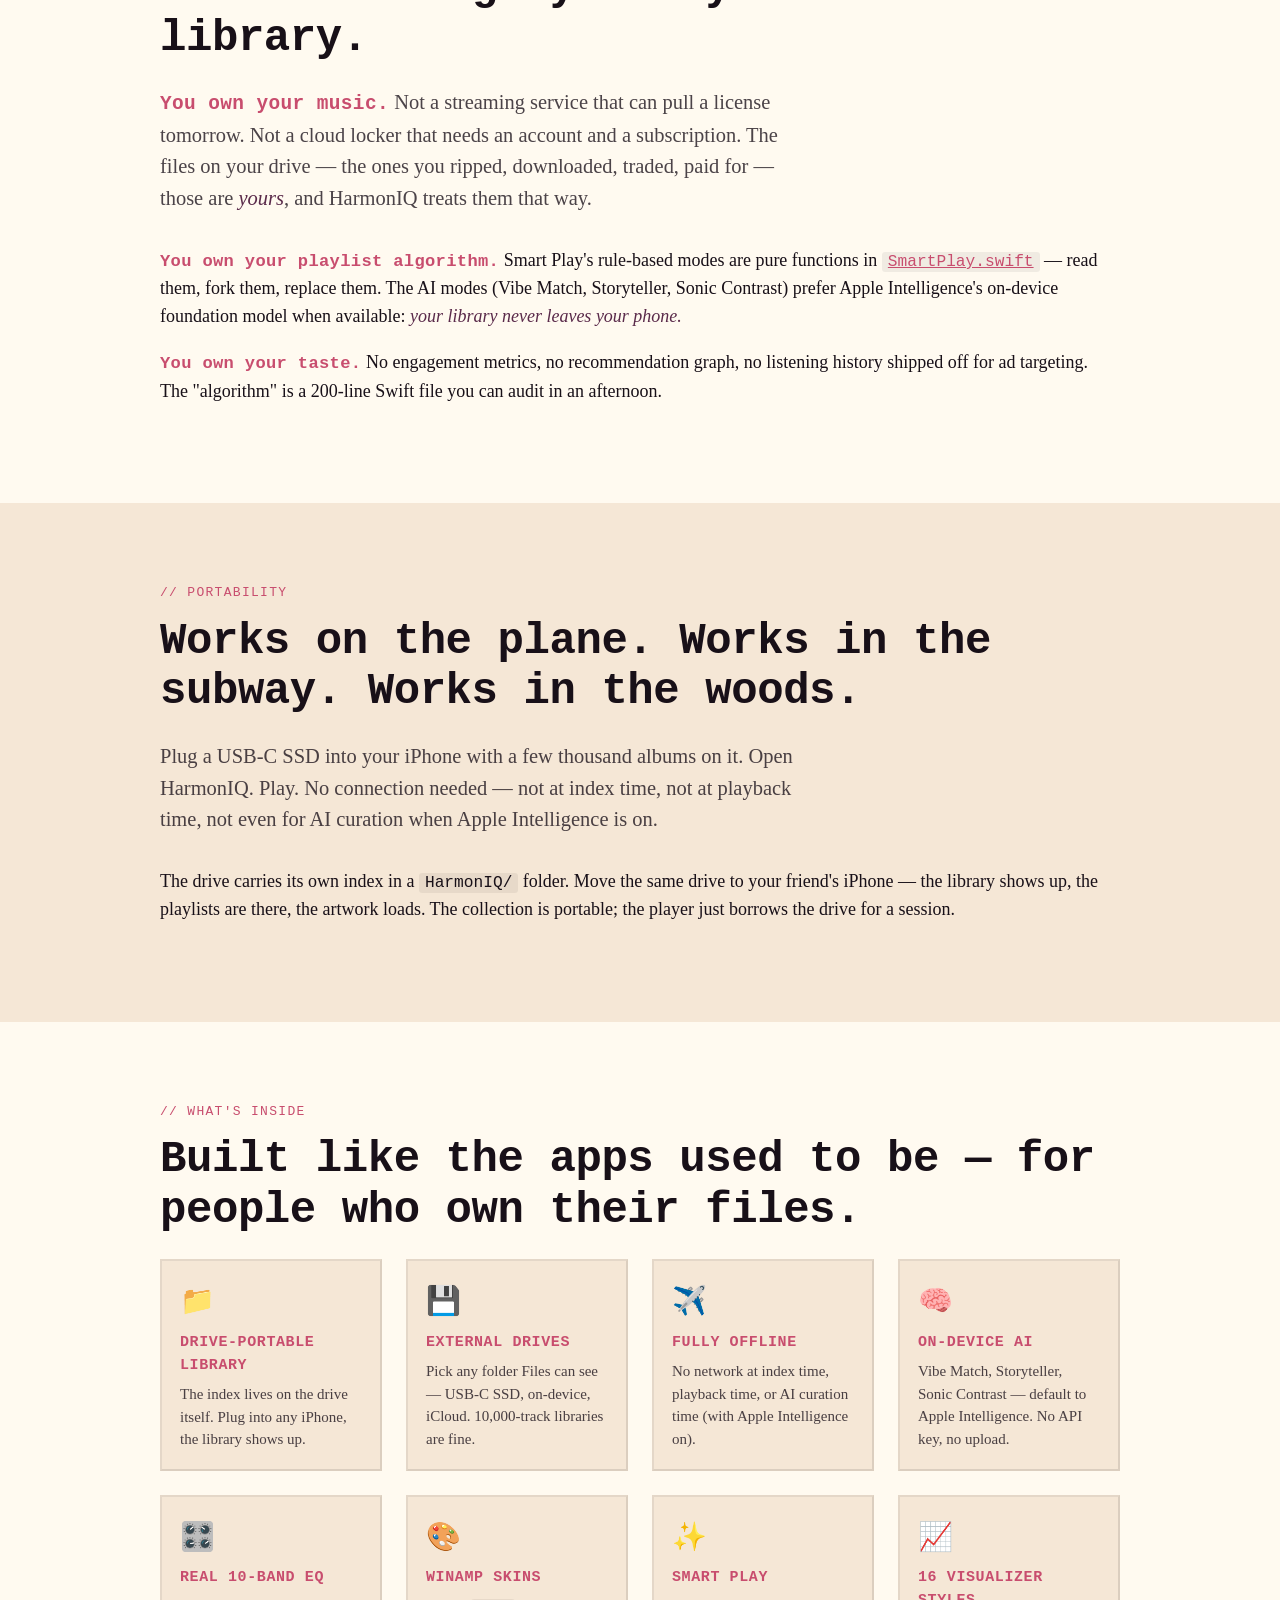
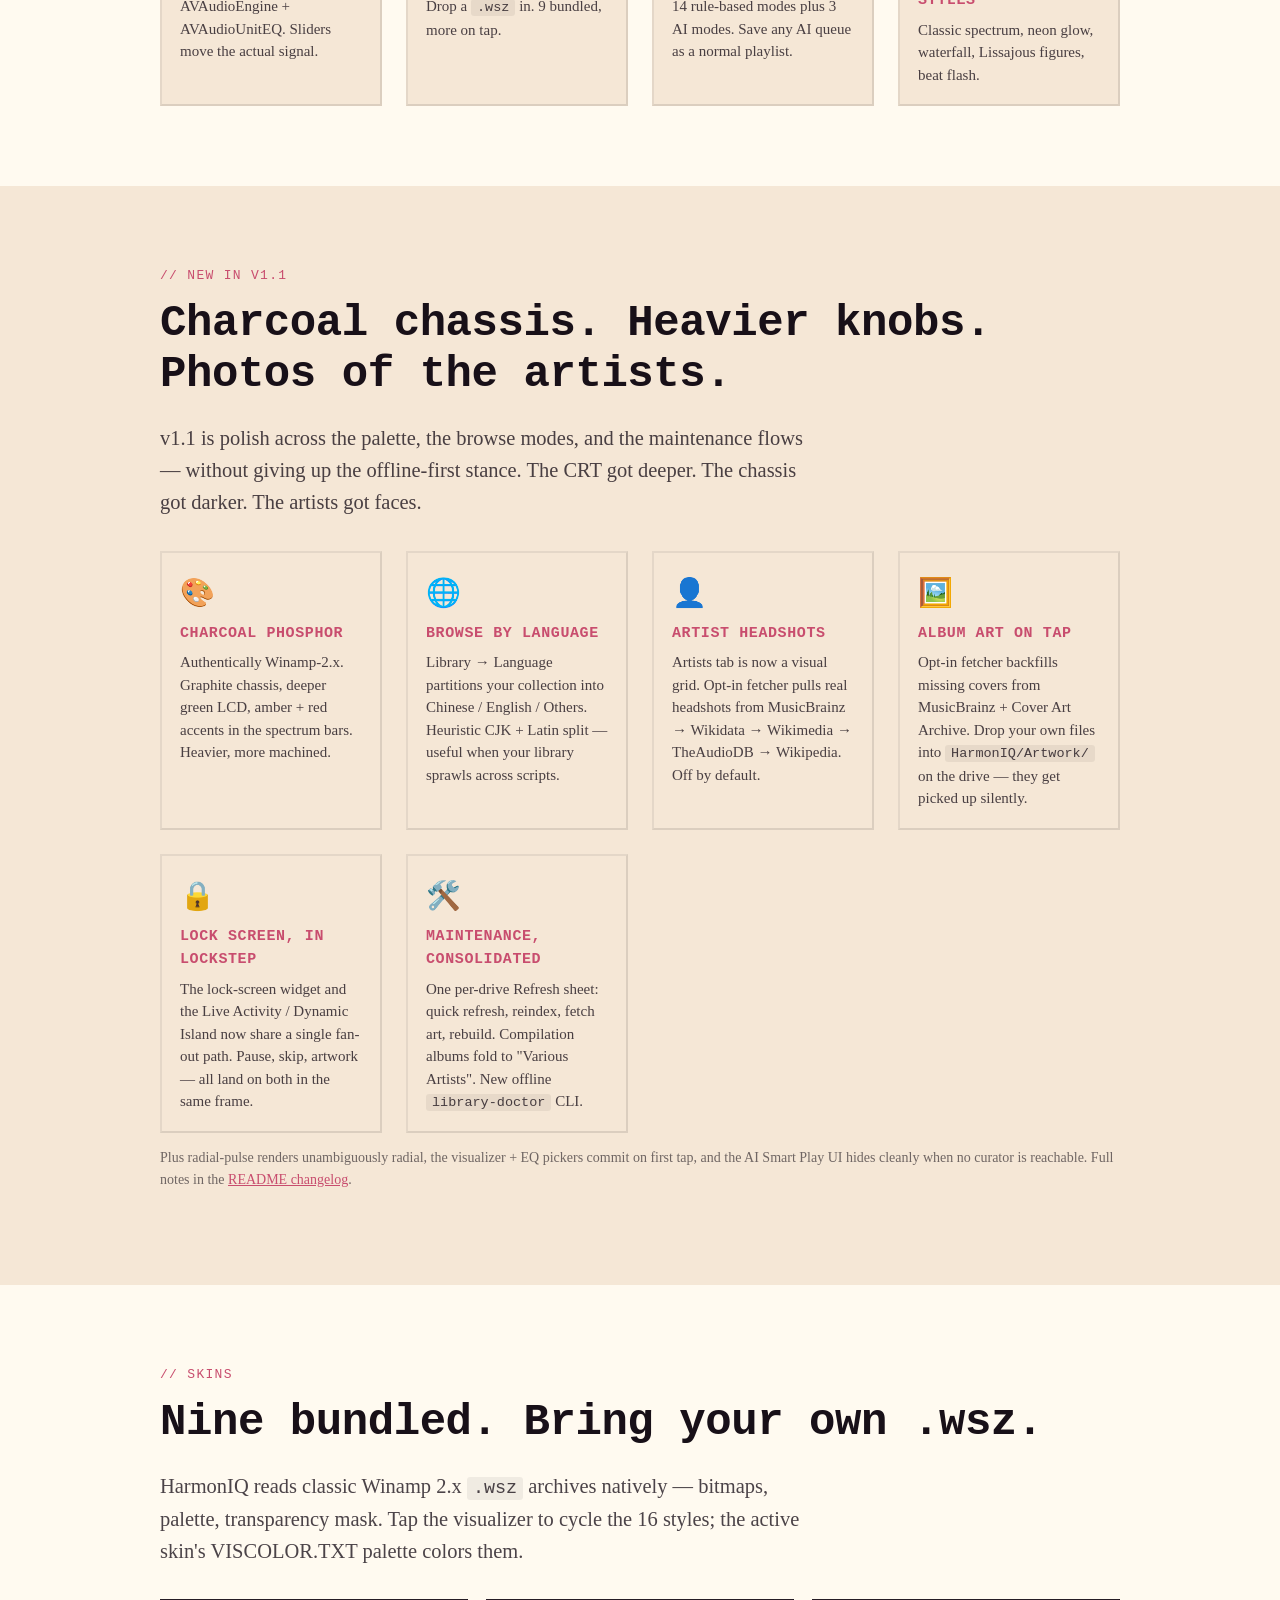
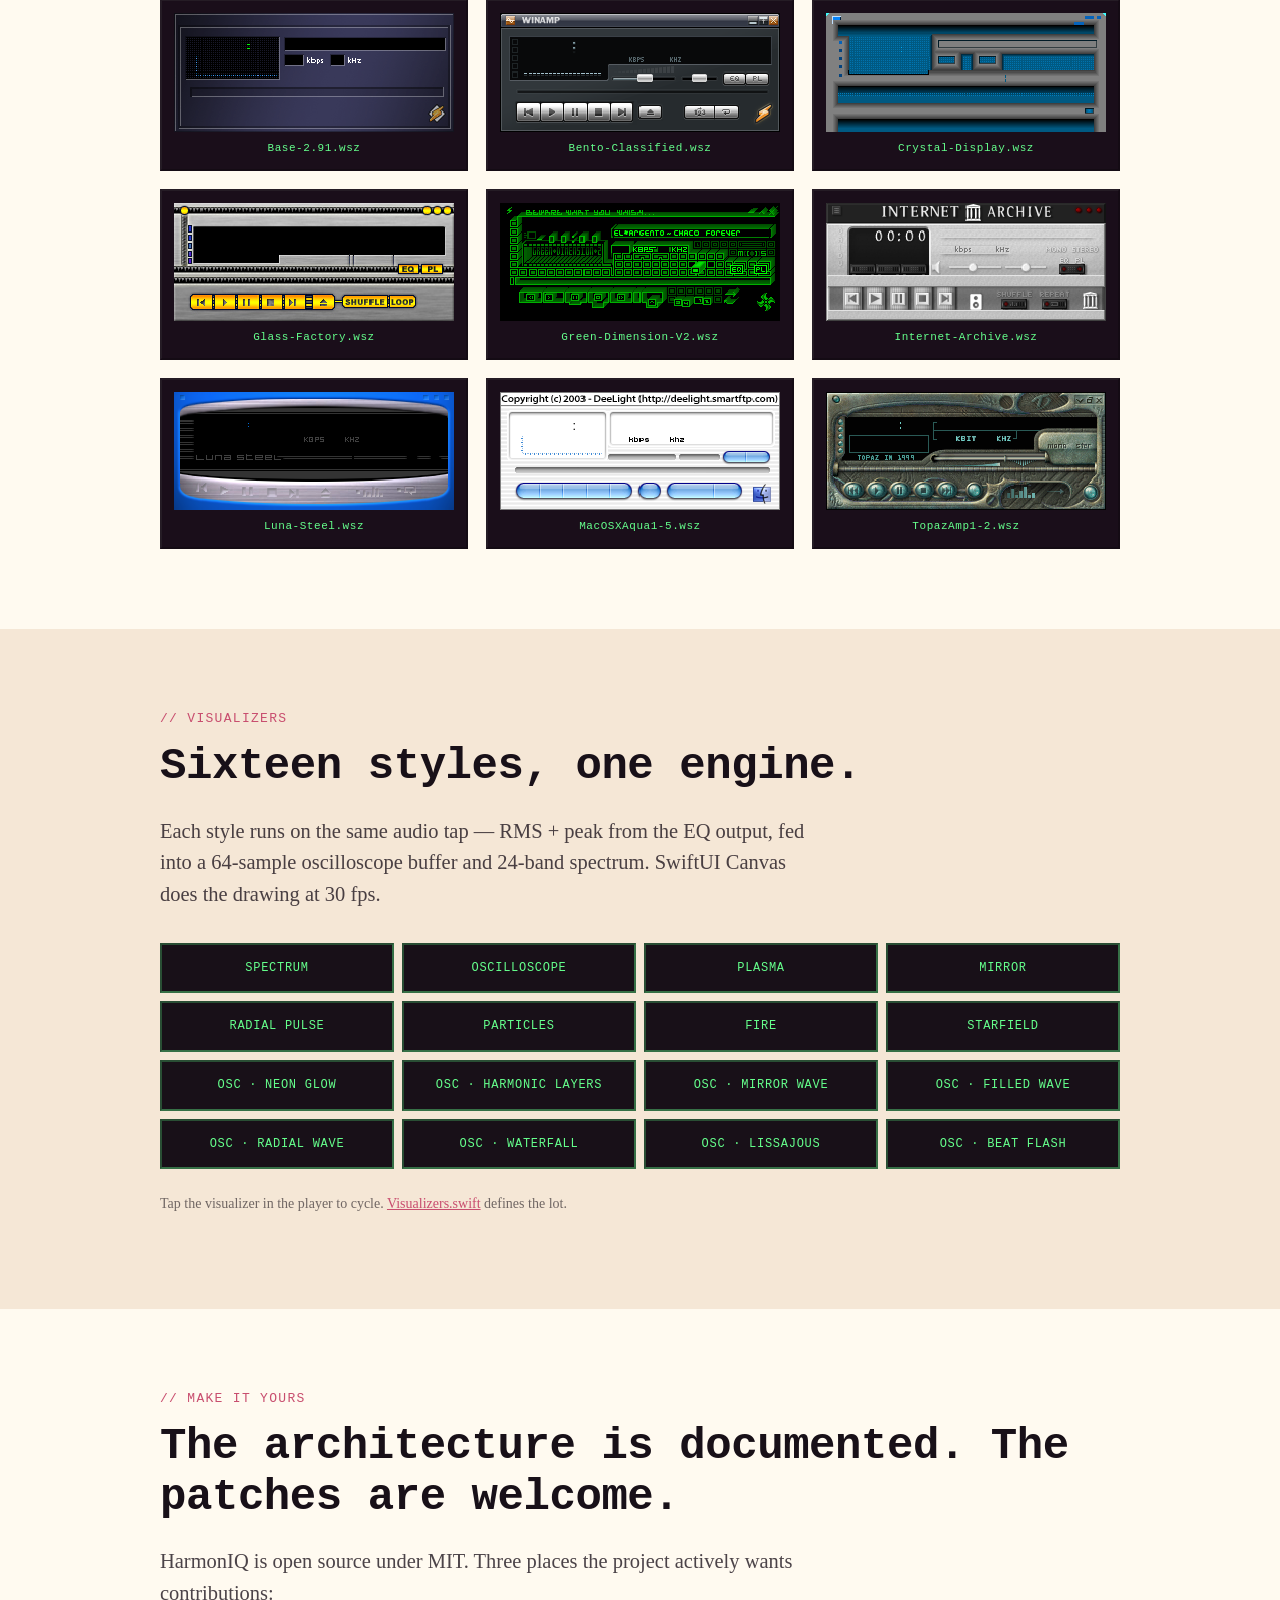
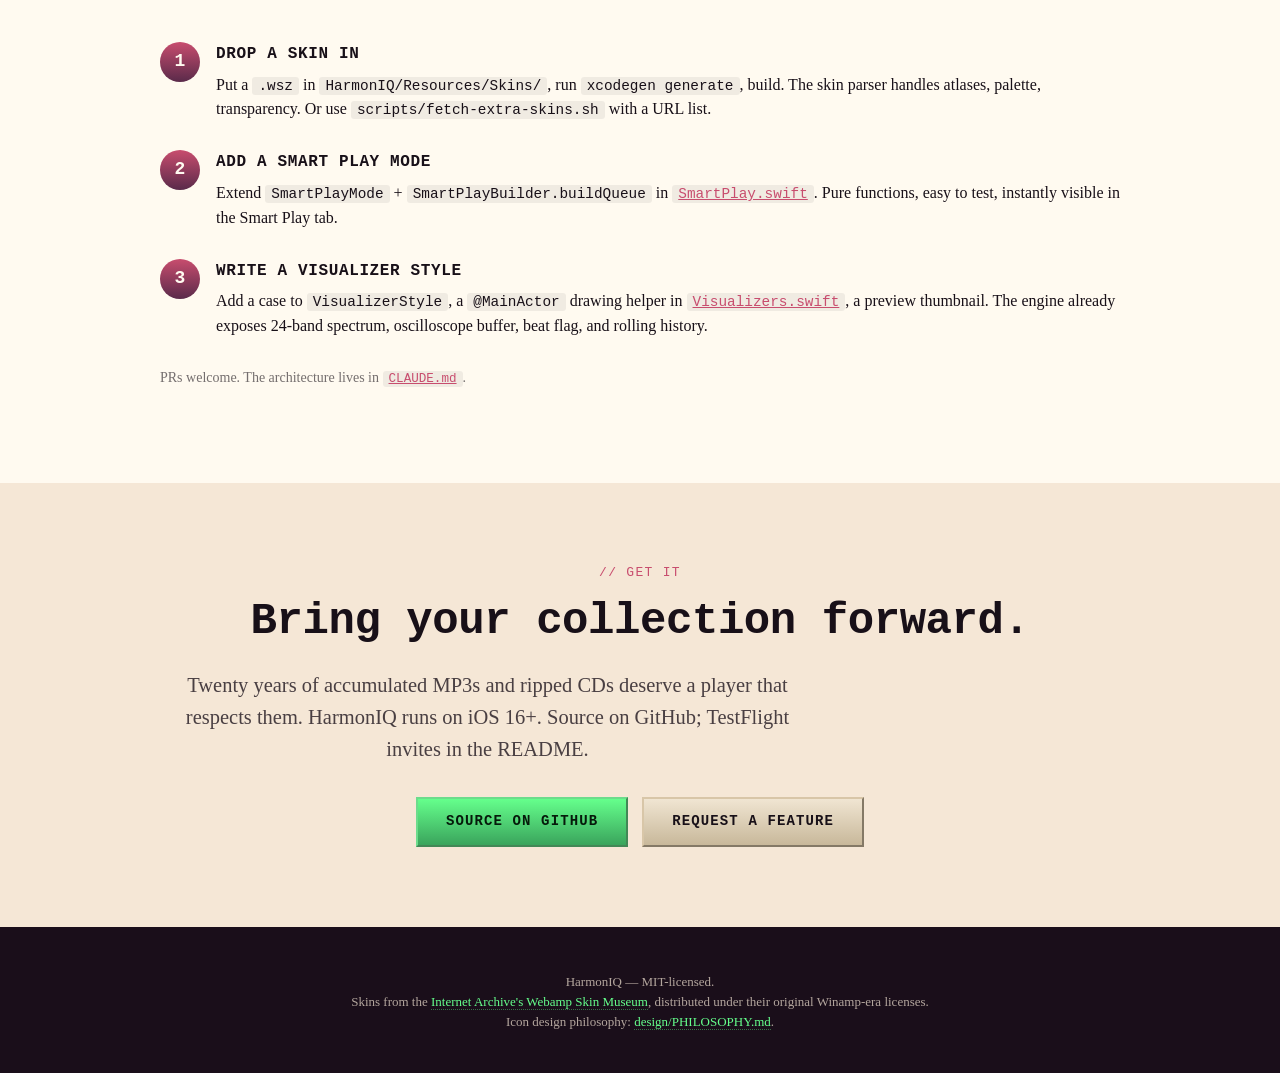
==== commit bd3b27cd: "Bump to 1.1 (build 5); v1.1 release notes in README + landing site Bumps `MARKETING_VERSION` to 1.1 " ====
--- a/docs/index.html
+++ b/docs/index.html
@@ -4,9 +4,9 @@
   <meta charset="utf-8">
   <meta name="viewport" content="width=device-width, initial-scale=1">
   <title>HarmonIQ — Music for your own collections, ported to your iPhone</title>
-  <meta name="description" content="An iPhone music player built for collectors. Plays the MP3s and ripped CDs you already own, straight off your drive — no streaming, no algorithm, no account. AI curation runs on-device. Open source.">
+  <meta name="description" content="An iPhone music player built for collectors. Plays the MP3s and ripped CDs you already own, straight off your drive — no streaming, no algorithm, no account. v1.1 lands a Charcoal Phosphor palette, browse-by-language, artist headshots, and opt-in album-art fetch.">
   <meta property="og:title" content="HarmonIQ — Music for your own collections">
-  <meta property="og:description" content="Bring your old MP3 folders and ripped-CD archives to a modern iPhone player. Drive-portable library, on-device AI playlists, real 10-band EQ. Works offline.">
+  <meta property="og:description" content="Bring your old MP3 folders and ripped-CD archives to a modern iPhone player. Charcoal Phosphor palette, browse by language, artist headshots, drive-portable library, on-device AI playlists, real 10-band EQ. Works offline.">
   <meta property="og:type" content="website">
   <link rel="stylesheet" href="style.css">
 </head>
@@ -79,8 +79,26 @@
     </div>
   </section>
 
+  <!-- WHAT'S NEW (v1.1) -->
+  <section class="band">
+    <div class="container">
+      <p class="kicker">// new in v1.1</p>
+      <h2>Charcoal chassis. Heavier knobs. Photos of the artists.</h2>
+      <p class="lede">v1.1 is polish across the palette, the browse modes, and the maintenance flows — without giving up the offline-first stance. The CRT got deeper. The chassis got darker. The artists got faces.</p>
+      <ul class="pillars">
+        <li><span class="ico">🎨</span><h3>Charcoal Phosphor</h3><p>Authentically Winamp-2.x. Graphite chassis, deeper green LCD, amber + red accents in the spectrum bars. Heavier, more machined.</p></li>
+        <li><span class="ico">🌐</span><h3>Browse by language</h3><p>Library → Language partitions your collection into Chinese / English / Others. Heuristic CJK + Latin split — useful when your library sprawls across scripts.</p></li>
+        <li><span class="ico">👤</span><h3>Artist headshots</h3><p>Artists tab is now a visual grid. Opt-in fetcher pulls real headshots from MusicBrainz → Wikidata → Wikimedia → TheAudioDB → Wikipedia. Off by default.</p></li>
+        <li><span class="ico">🖼️</span><h3>Album art on tap</h3><p>Opt-in fetcher backfills missing covers from MusicBrainz + Cover Art Archive. Drop your own files into <code>HarmonIQ/Artwork/</code> on the drive — they get picked up silently.</p></li>
+        <li><span class="ico">🔒</span><h3>Lock screen, in lockstep</h3><p>The lock-screen widget and the Live Activity / Dynamic Island now share a single fan-out path. Pause, skip, artwork — all land on both in the same frame.</p></li>
+        <li><span class="ico">🛠️</span><h3>Maintenance, consolidated</h3><p>One per-drive Refresh sheet: quick refresh, reindex, fetch art, rebuild. Compilation albums fold to "Various Artists". New offline <code>library-doctor</code> CLI.</p></li>
+      </ul>
+      <p class="muted">Plus radial-pulse renders unambiguously radial, the visualizer + EQ pickers commit on first tap, and the AI Smart Play UI hides cleanly when no curator is reachable. Full notes in the <a href="https://github.com/LeoHChen/HarmonIQ/blob/main/README.md#v11--2026-05-03">README changelog</a>.</p>
+    </div>
+  </section>
+
   <!-- SKIN SHOWCASE -->
-  <section class="band">
+  <section class="band alt">
     <div class="container">
       <p class="kicker">// skins</p>
       <h2>Nine bundled. Bring your own .wsz.</h2>
@@ -100,7 +118,7 @@
   </section>
 
   <!-- VISUALIZERS -->
-  <section class="band alt">
+  <section class="band">
     <div class="container">
       <p class="kicker">// visualizers</p>
       <h2>Sixteen styles, one engine.</h2>
@@ -116,7 +134,7 @@
   </section>
 
   <!-- MAKE IT YOURS -->
-  <section class="band">
+  <section class="band alt">
     <div class="container">
       <p class="kicker">// make it yours</p>
       <h2>The architecture is documented. The patches are welcome.</h2>
@@ -140,7 +158,7 @@
   </section>
 
   <!-- GET IT -->
-  <section class="band alt">
+  <section class="band">
     <div class="container center">
       <p class="kicker">// get it</p>
       <h2>Bring your collection forward.</h2>
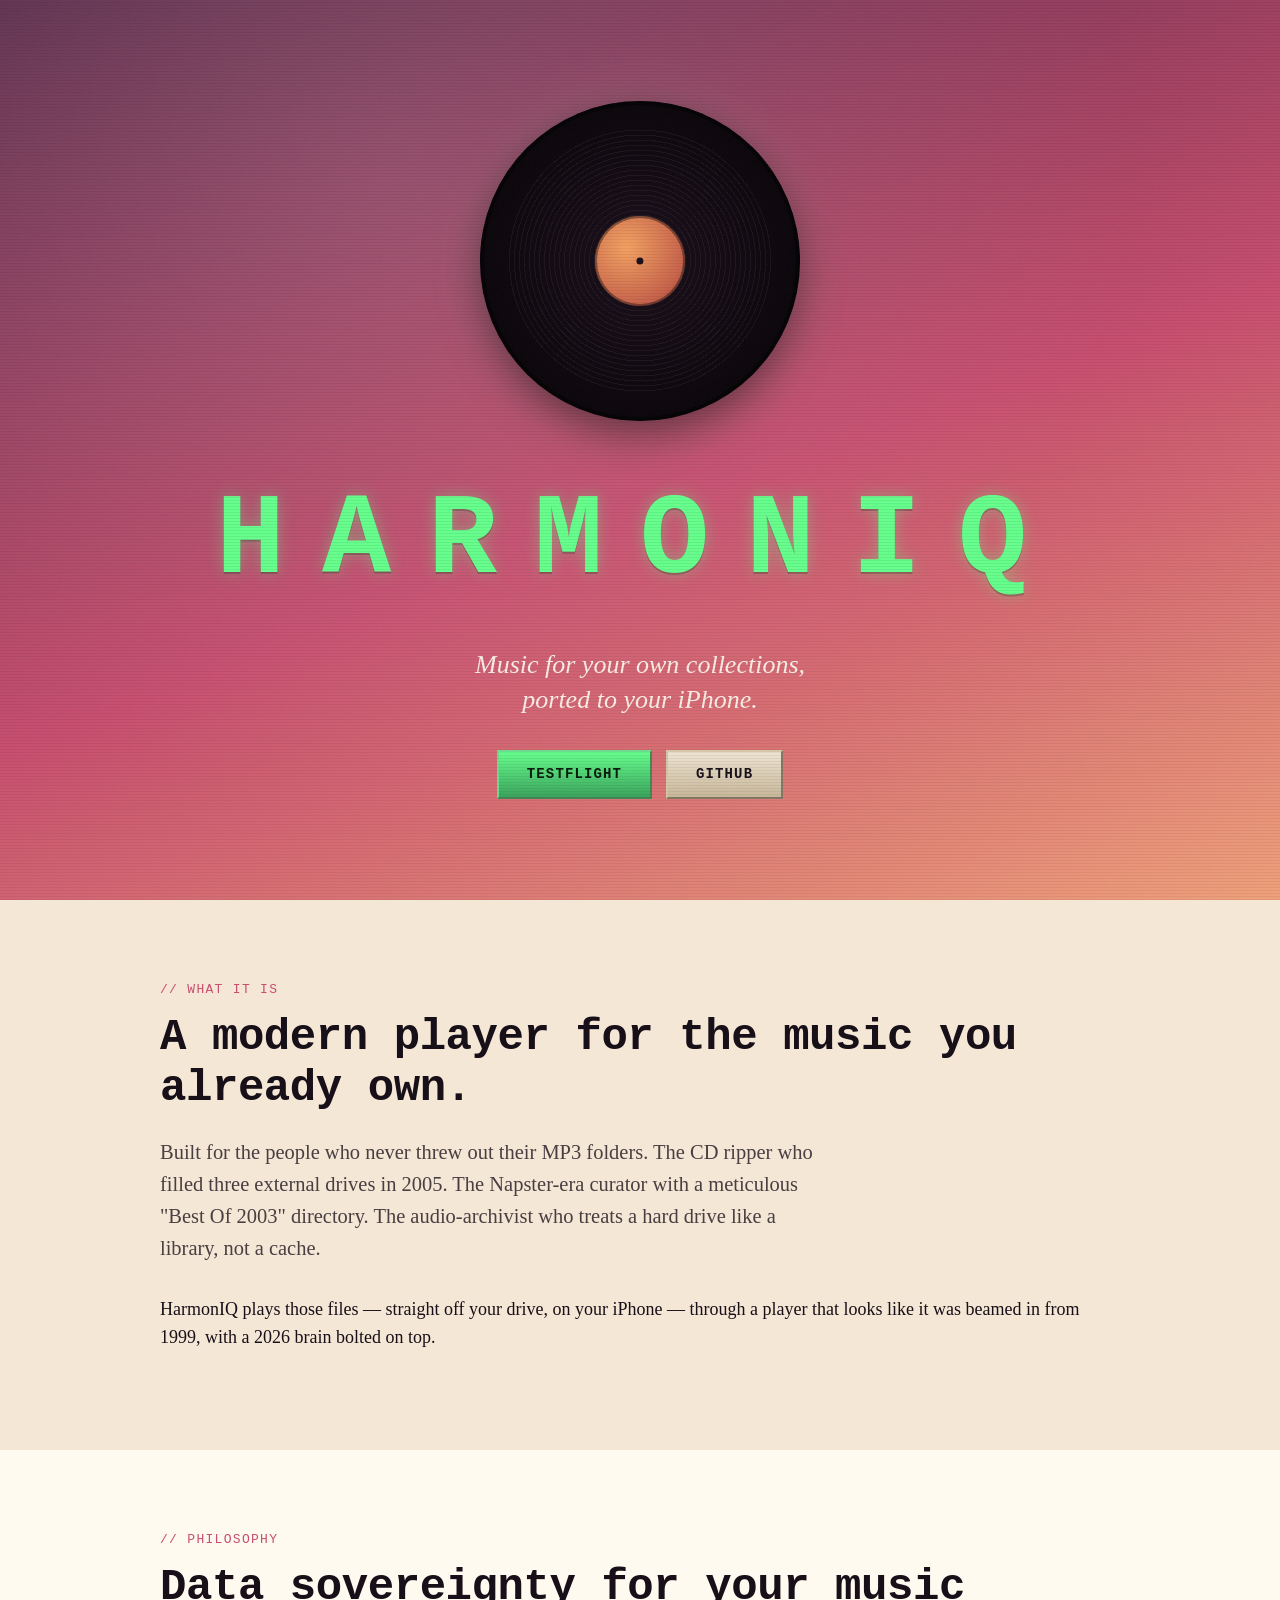
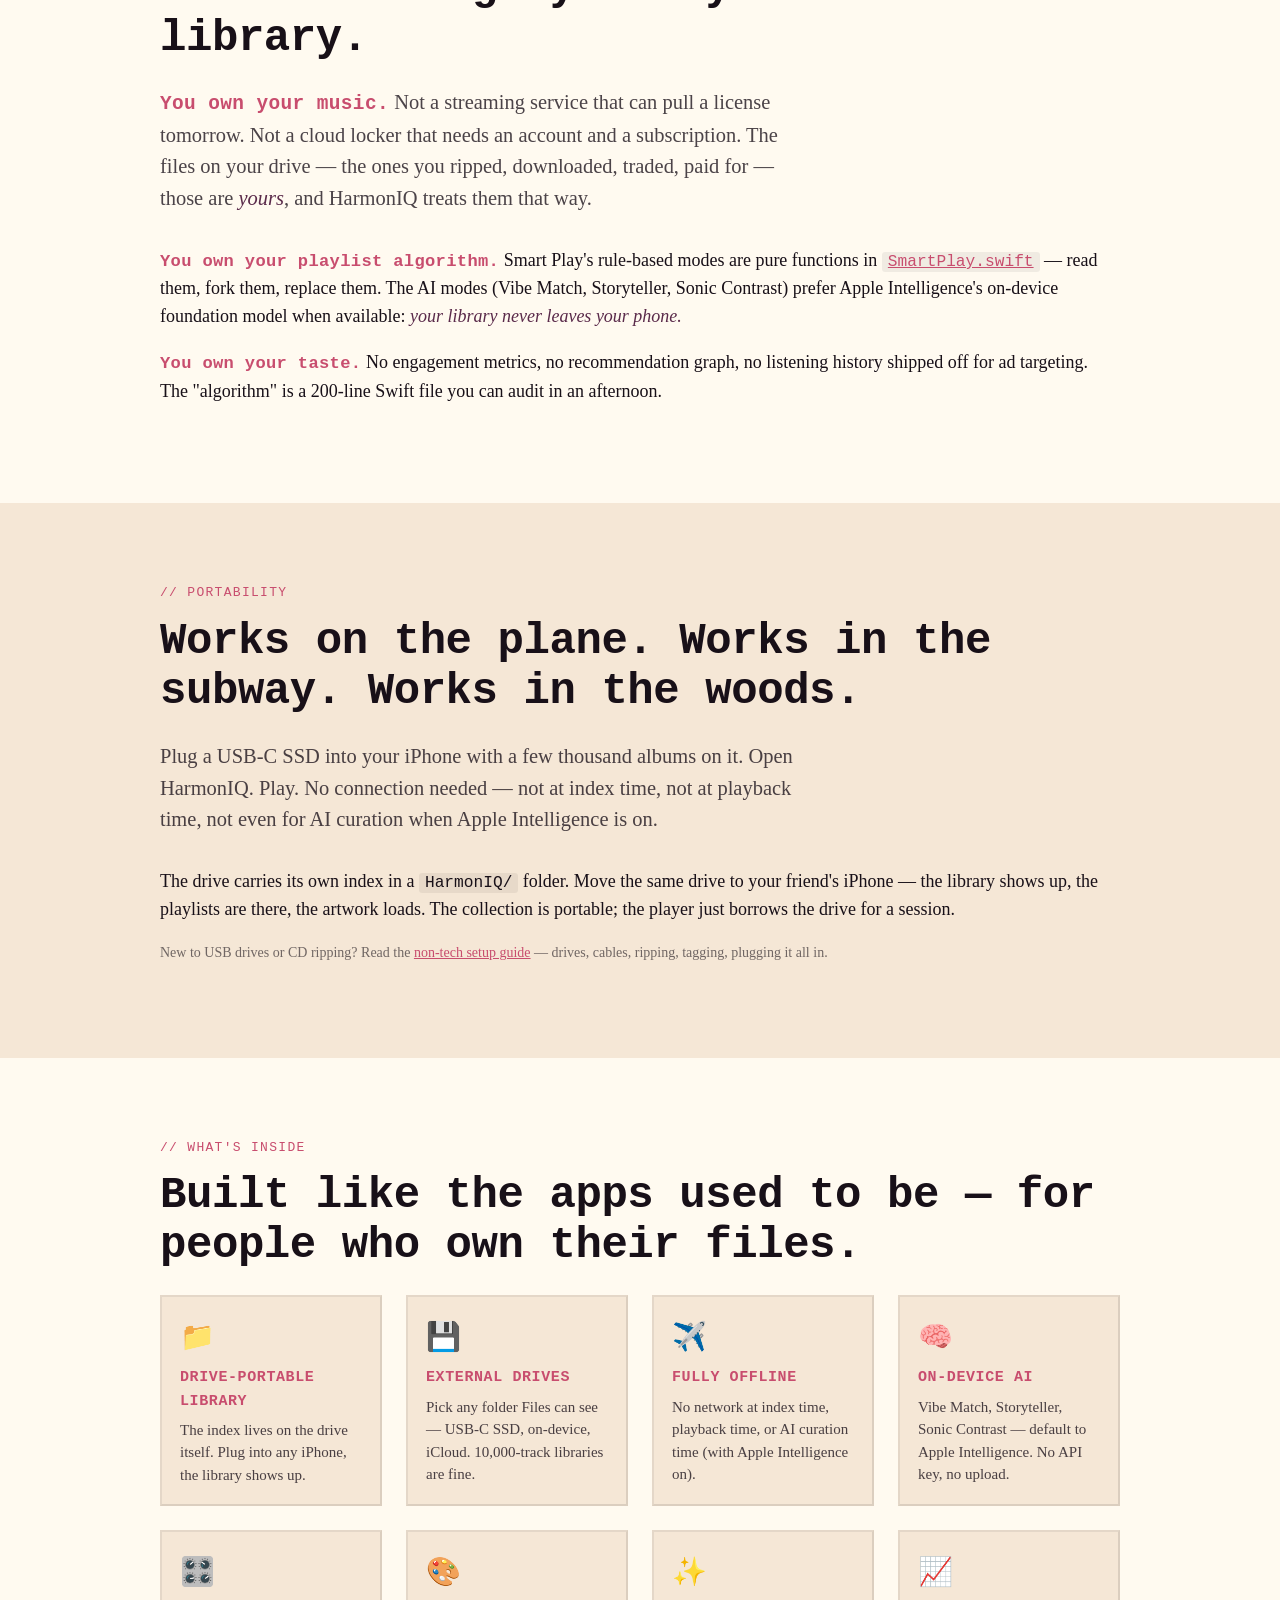
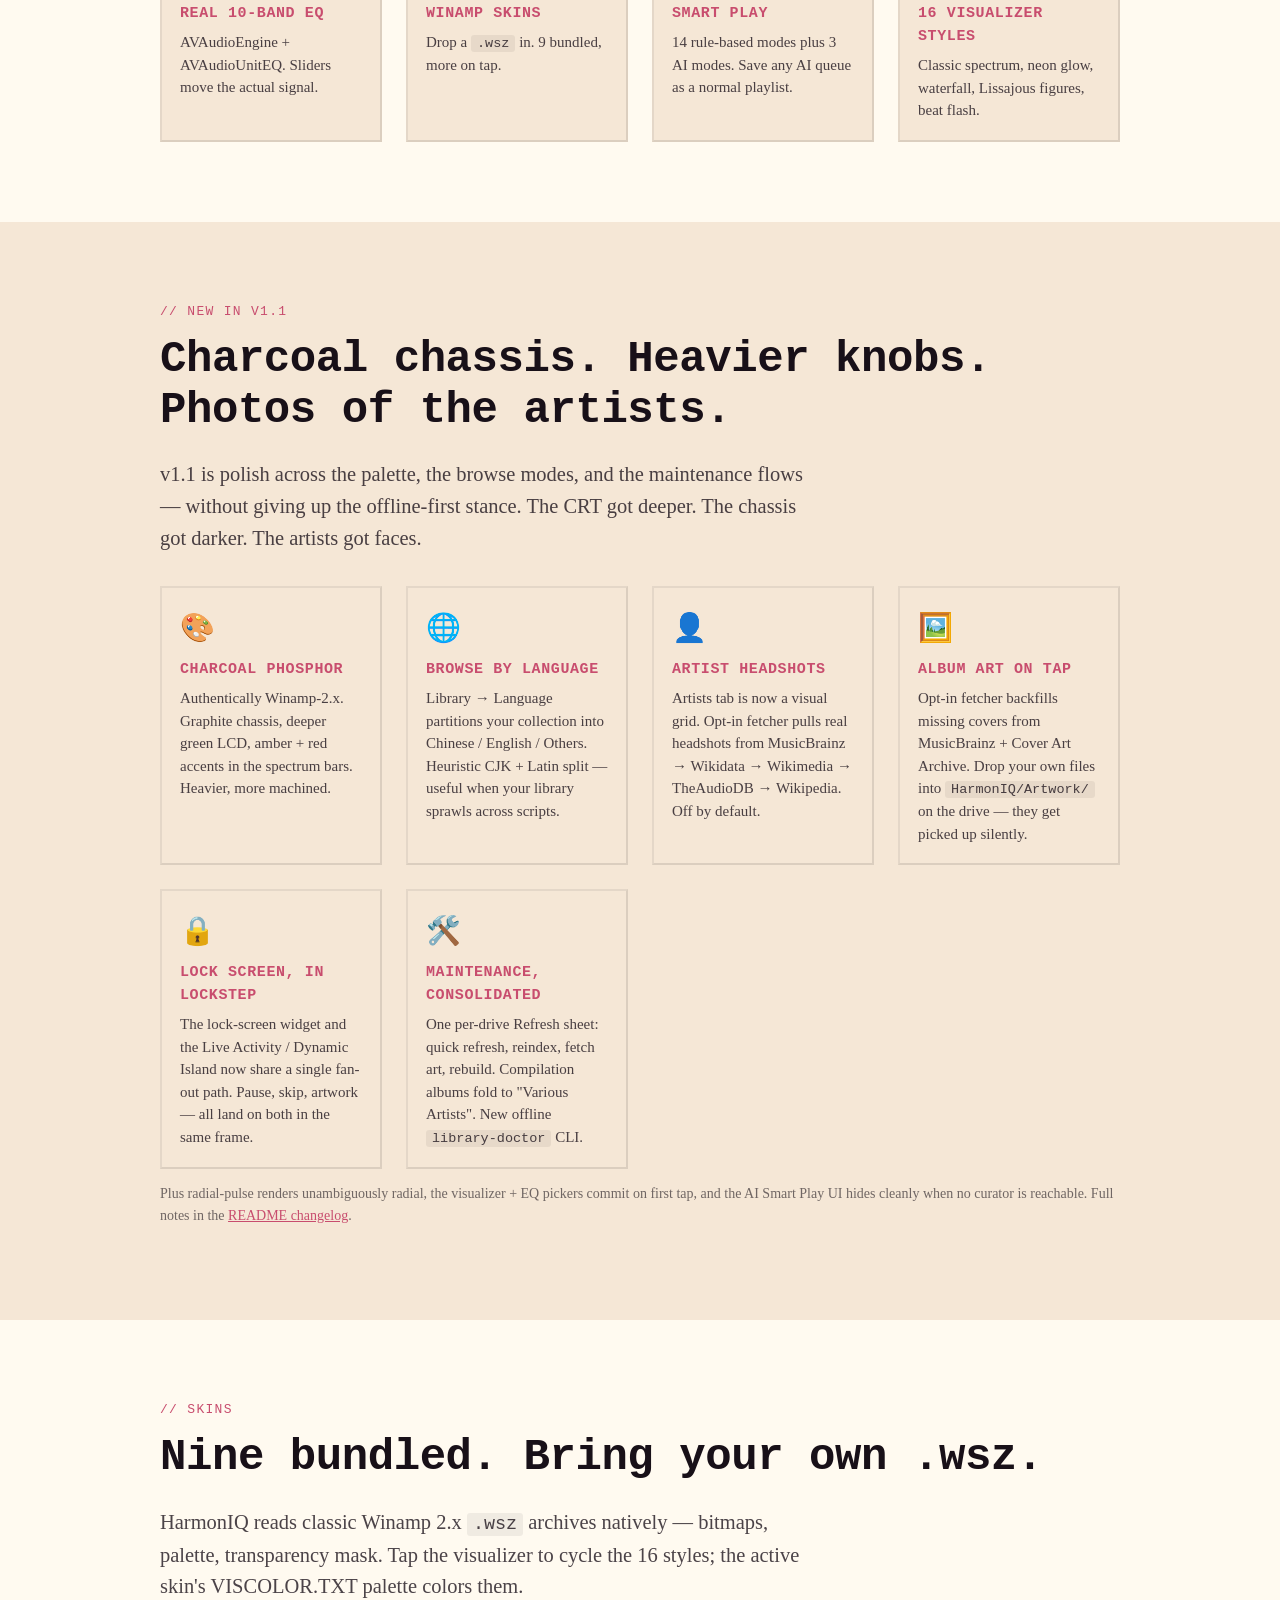
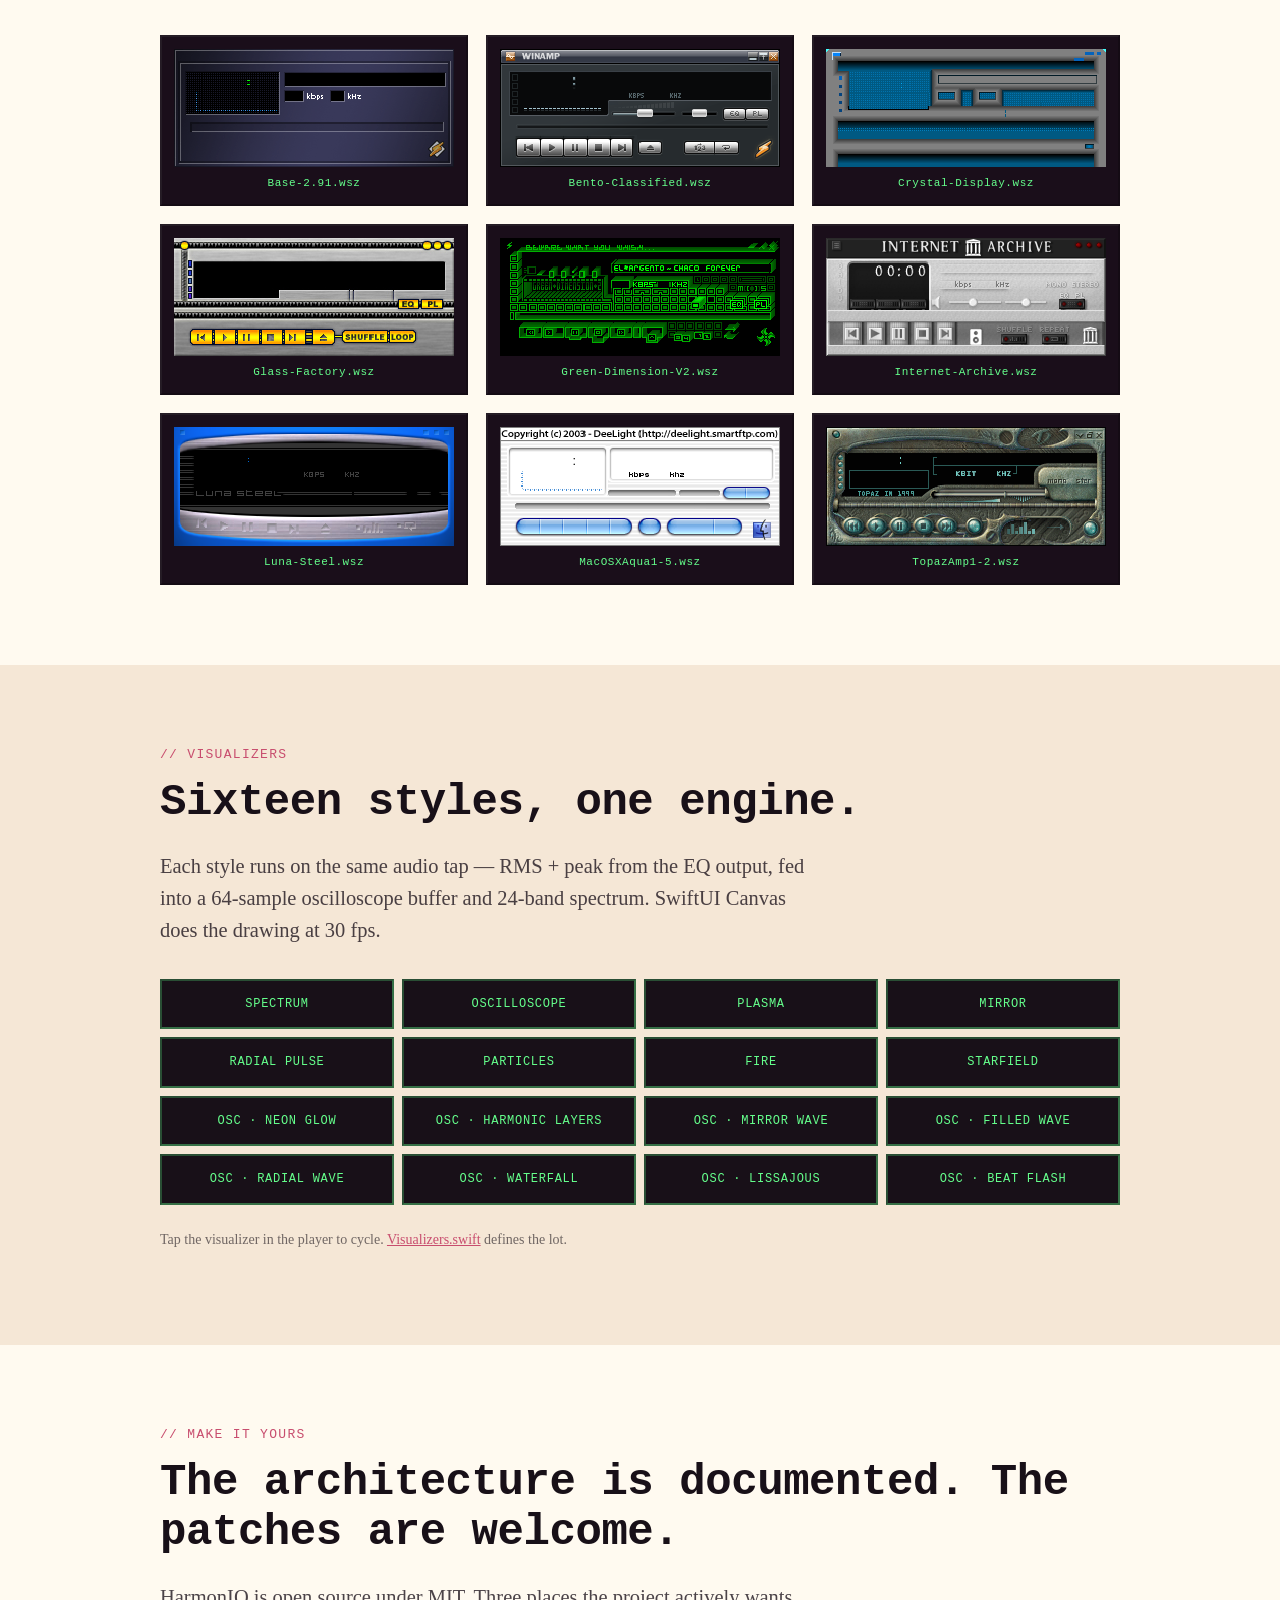
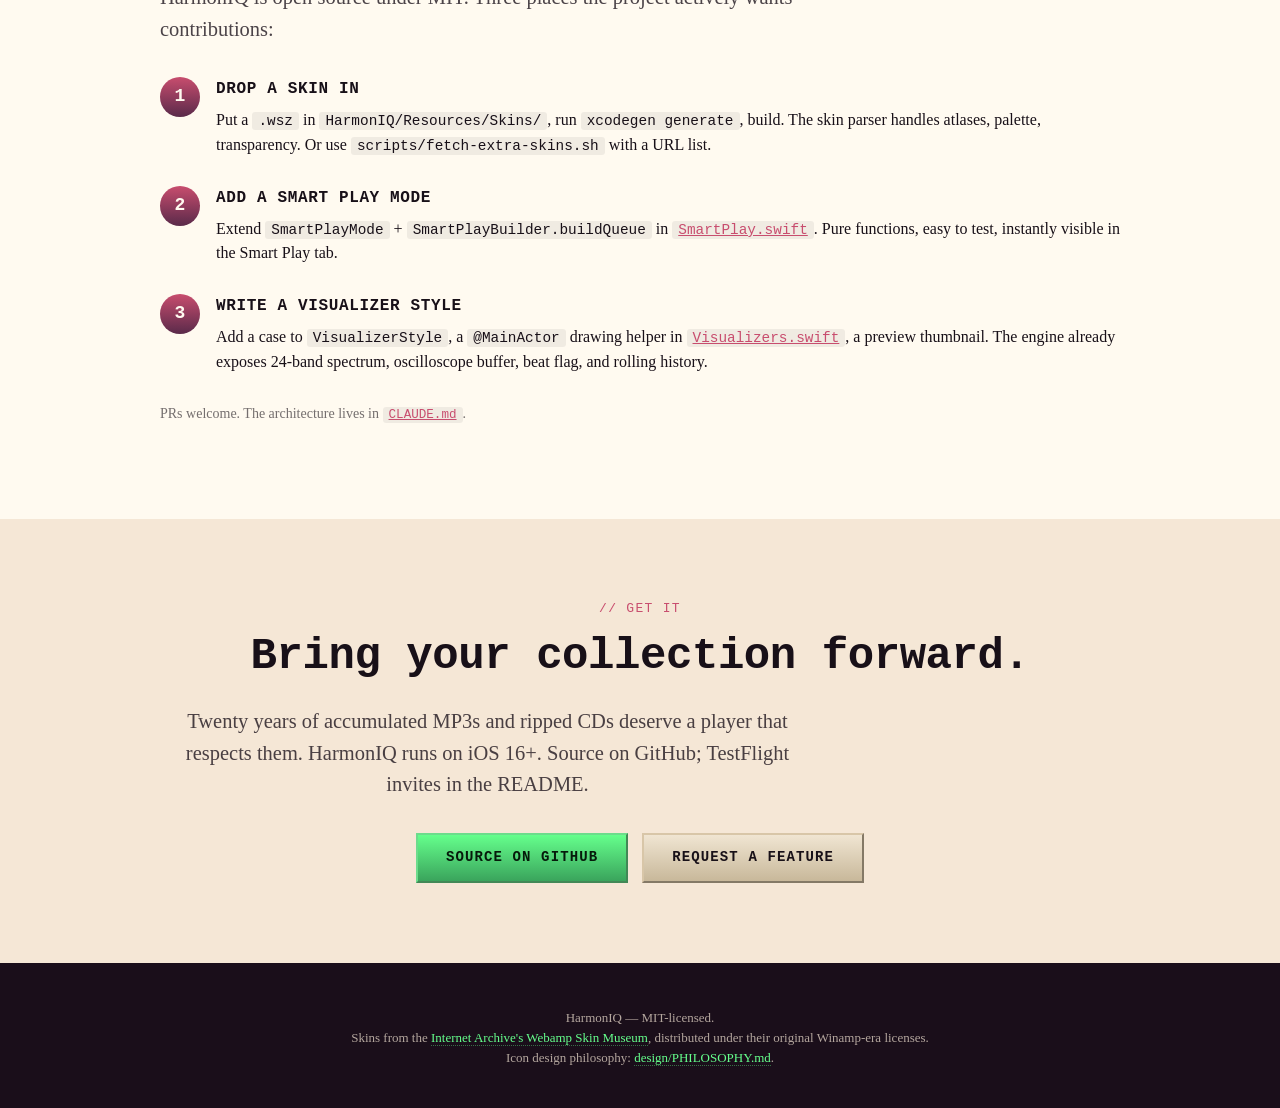
==== commit 8a2d1a1f: "Add non-tech user setup guide for drives, cables, ripping, plugging in (closes #125) The landing sit" ====
--- a/docs/index.html
+++ b/docs/index.html
@@ -58,6 +58,7 @@
       <h2>Works on the plane. Works in the subway. Works in the woods.</h2>
       <p class="lede">Plug a USB-C SSD into your iPhone with a few thousand albums on it. Open HarmonIQ. Play. No connection needed — not at index time, not at playback time, not even for AI curation when Apple Intelligence is on.</p>
       <p class="lede">The drive carries its own index in a <code>HarmonIQ/</code> folder. Move the same drive to your friend's iPhone — the library shows up, the playlists are there, the artwork loads. The collection is portable; the player just borrows the drive for a session.</p>
+      <p class="muted">New to USB drives or CD ripping? Read the <a href="getting-started.html">non-tech setup guide</a> — drives, cables, ripping, tagging, plugging it all in.</p>
     </div>
   </section>
 
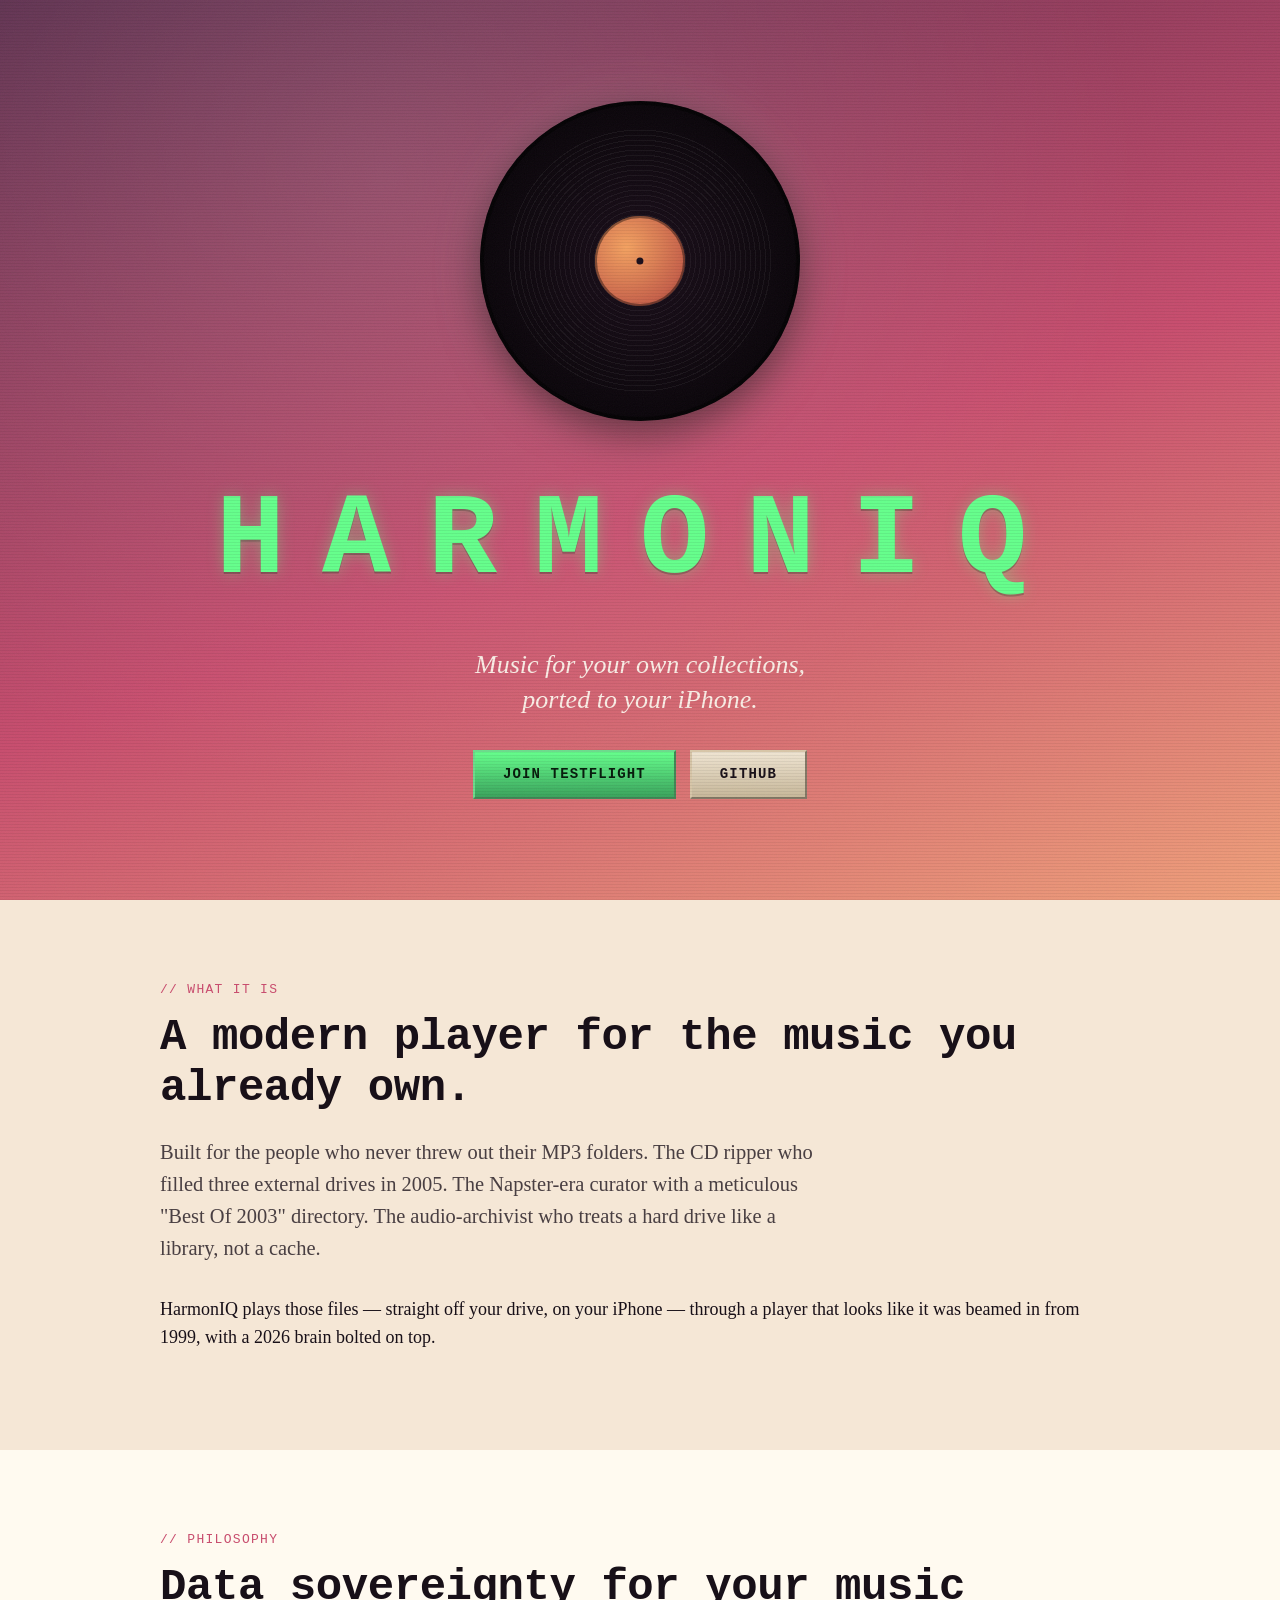
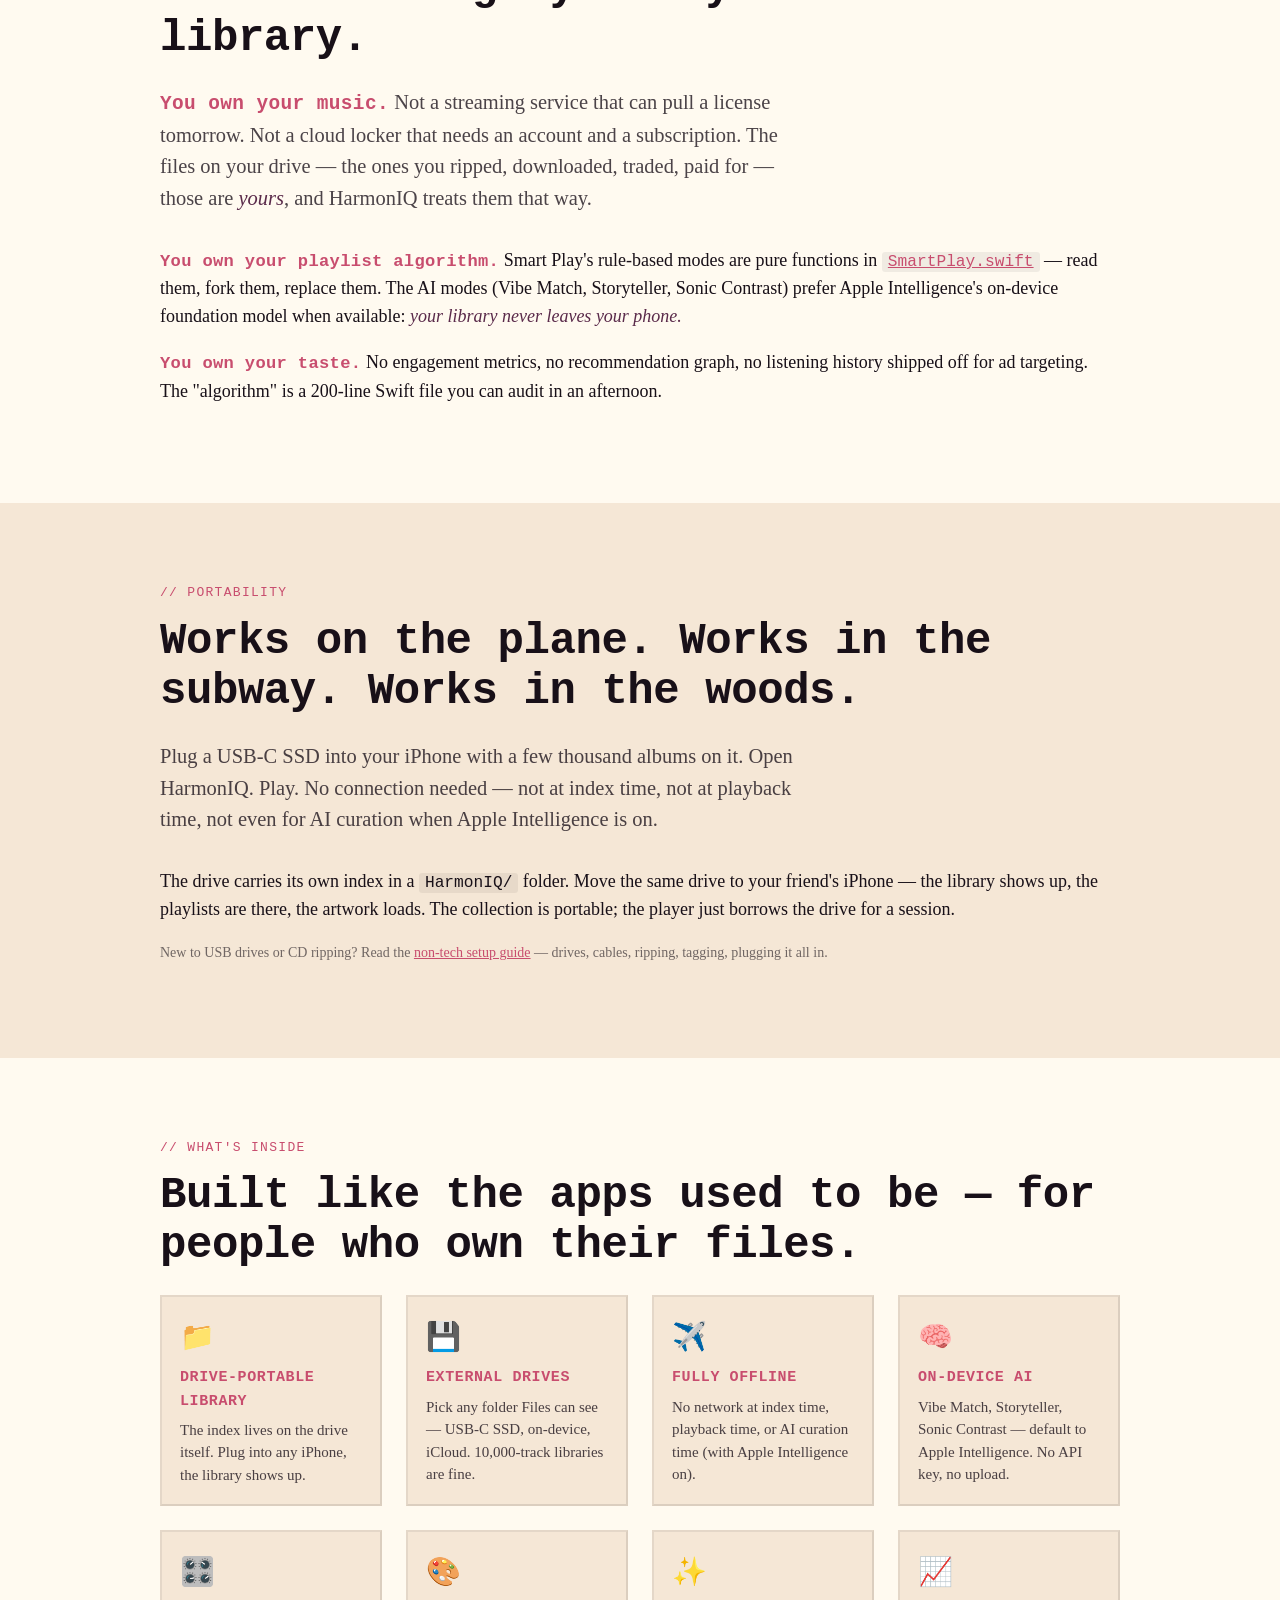
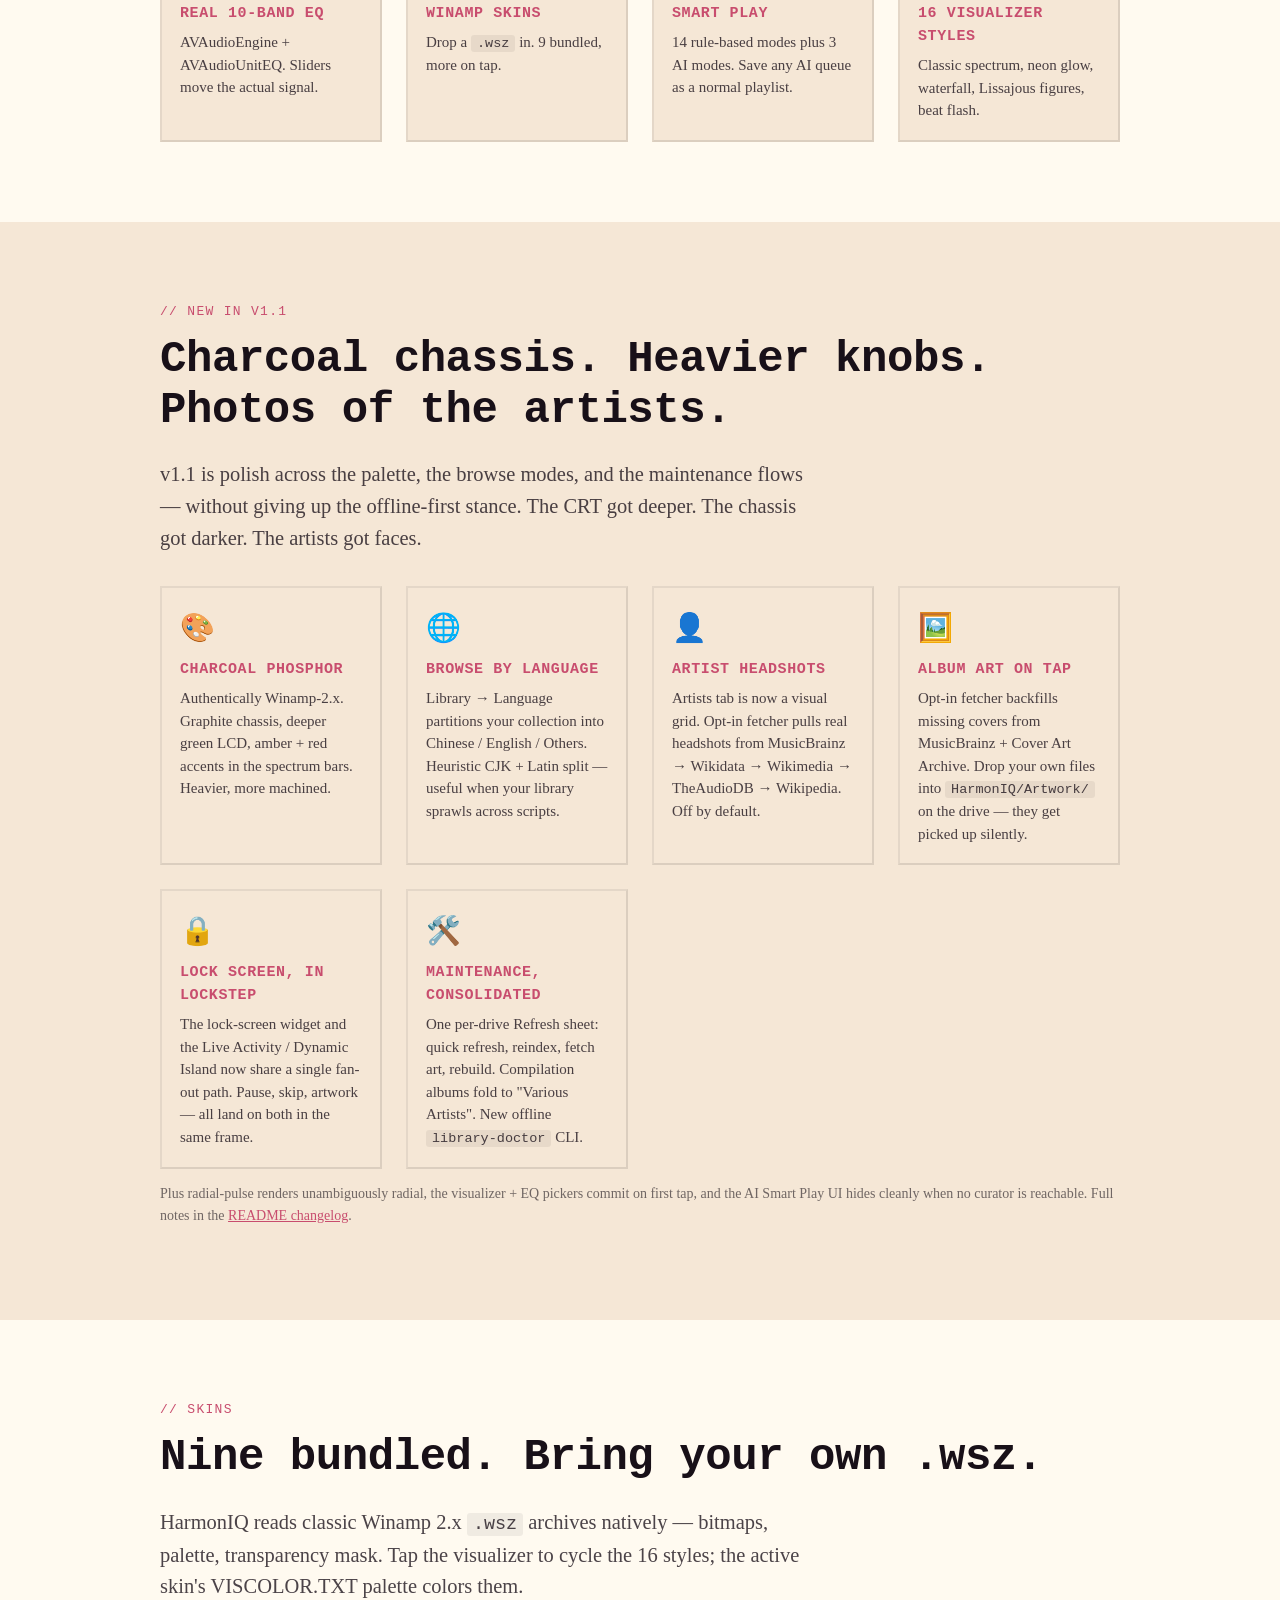
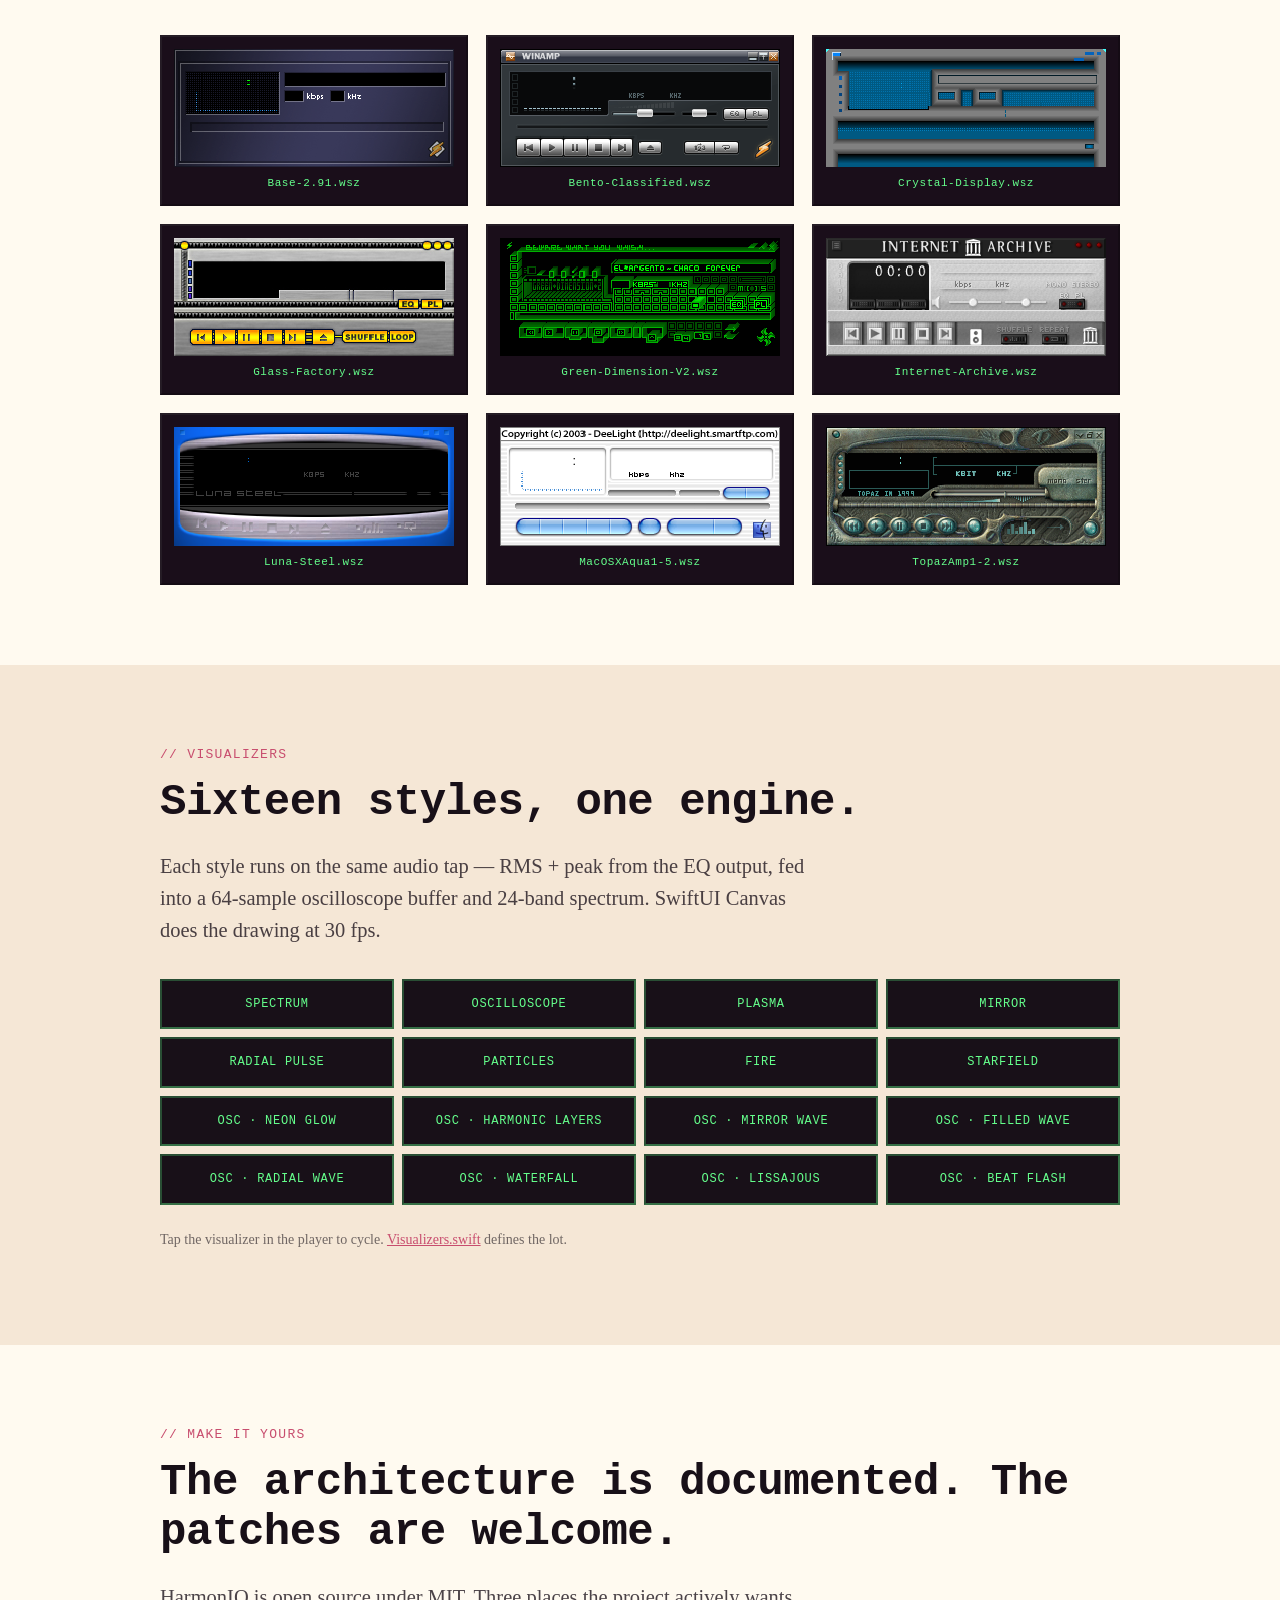
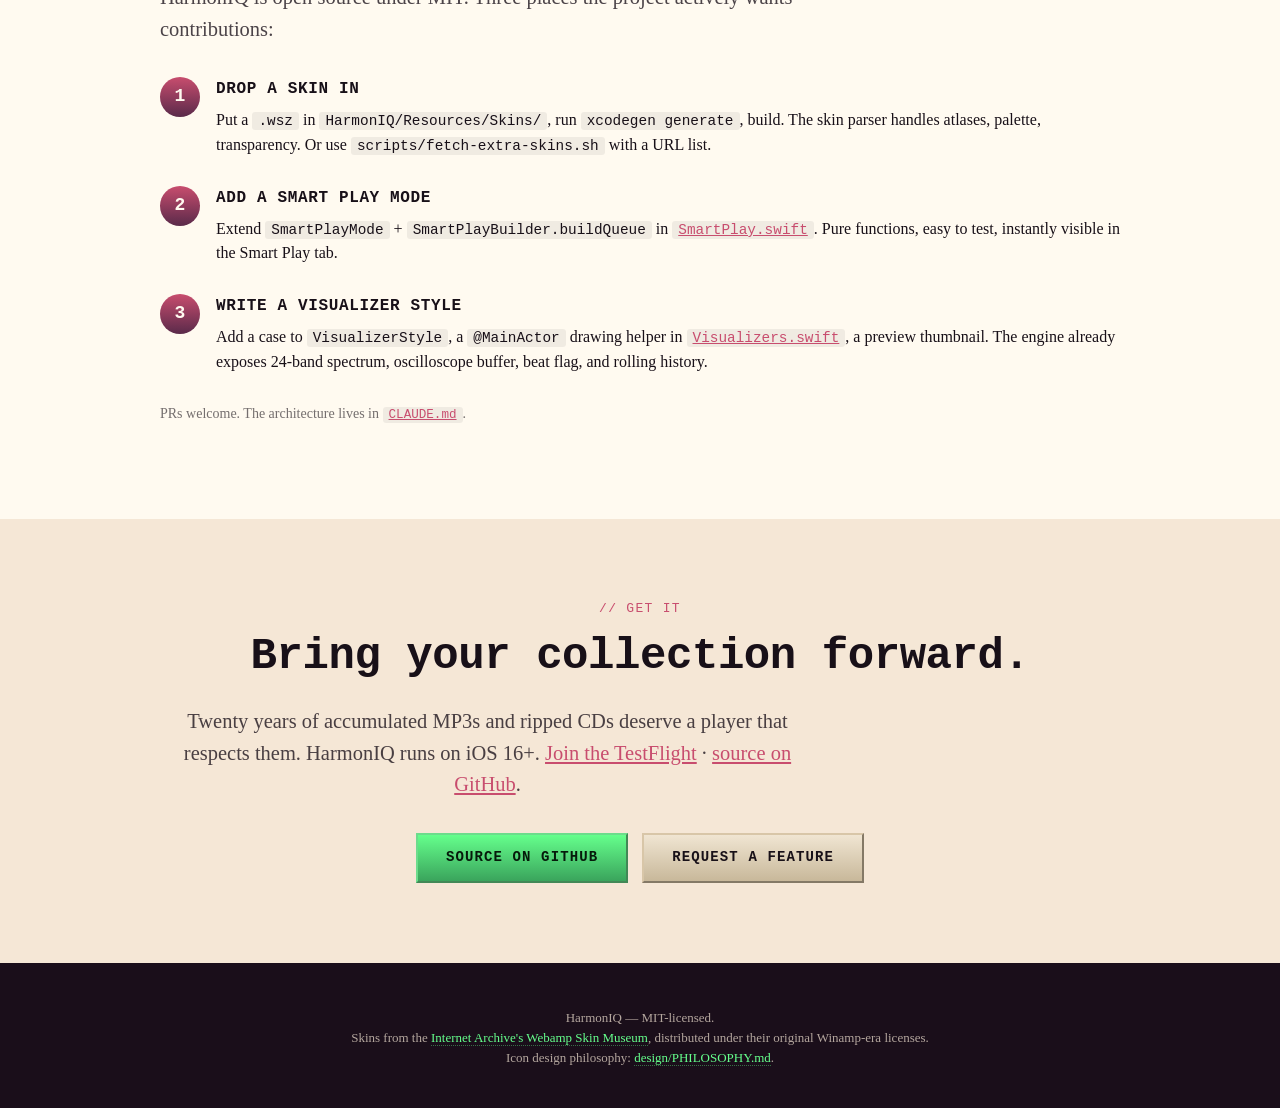
==== commit 110a5c29: "Add public TestFlight link to README and landing site The hero CTA on docs/index.html previously lin" ====
--- a/docs/index.html
+++ b/docs/index.html
@@ -25,7 +25,7 @@
     <h1 class="lcd">HARMONIQ</h1>
     <p class="tagline">Music for your own collections,<br>ported to your iPhone.</p>
     <div class="cta">
-      <a class="btn primary" href="https://github.com/LeoHChen/HarmonIQ#testflight">TestFlight</a>
+      <a class="btn primary" href="https://testflight.apple.com/join/y4Nmt7V1">Join TestFlight</a>
       <a class="btn" href="https://github.com/LeoHChen/HarmonIQ">GitHub</a>
     </div>
   </section>
@@ -163,7 +163,7 @@
     <div class="container center">
       <p class="kicker">// get it</p>
       <h2>Bring your collection forward.</h2>
-      <p class="lede">Twenty years of accumulated MP3s and ripped CDs deserve a player that respects them. HarmonIQ runs on iOS 16+. Source on GitHub; TestFlight invites in the README.</p>
+      <p class="lede">Twenty years of accumulated MP3s and ripped CDs deserve a player that respects them. HarmonIQ runs on iOS 16+. <a href="https://testflight.apple.com/join/y4Nmt7V1">Join the TestFlight</a> · <a href="https://github.com/LeoHChen/HarmonIQ">source on GitHub</a>.</p>
       <div class="cta">
         <a class="btn primary" href="https://github.com/LeoHChen/HarmonIQ">Source on GitHub</a>
         <a class="btn" href="https://github.com/LeoHChen/HarmonIQ/issues/new?labels=enhancement">Request a feature</a>
--- a/docs/style.css
+++ b/docs/style.css
@@ -282,6 +282,28 @@
   font-style: italic;
 }
 
+/* DOCS SECTIONS ---------------------------------------------------------- */
+.docs-section h3 {
+  font-family: "Menlo", monospace;
+  font-size: 16px;
+  letter-spacing: 0.04em;
+  text-transform: uppercase;
+  color: var(--grad-2);
+  margin-top: 24px;
+}
+.code-block {
+  background: rgba(0,0,0,0.06);
+  padding: 16px;
+  font-family: "Menlo", monospace;
+  font-size: 14px;
+  overflow-x: auto;
+  border: 2px inset rgba(0,0,0,0.1);
+}
+.code-block code {
+  background: none;
+  padding: 0;
+}
+
 /* HACK LIST -------------------------------------------------------------- */
 .hack-list {
   list-style: none;
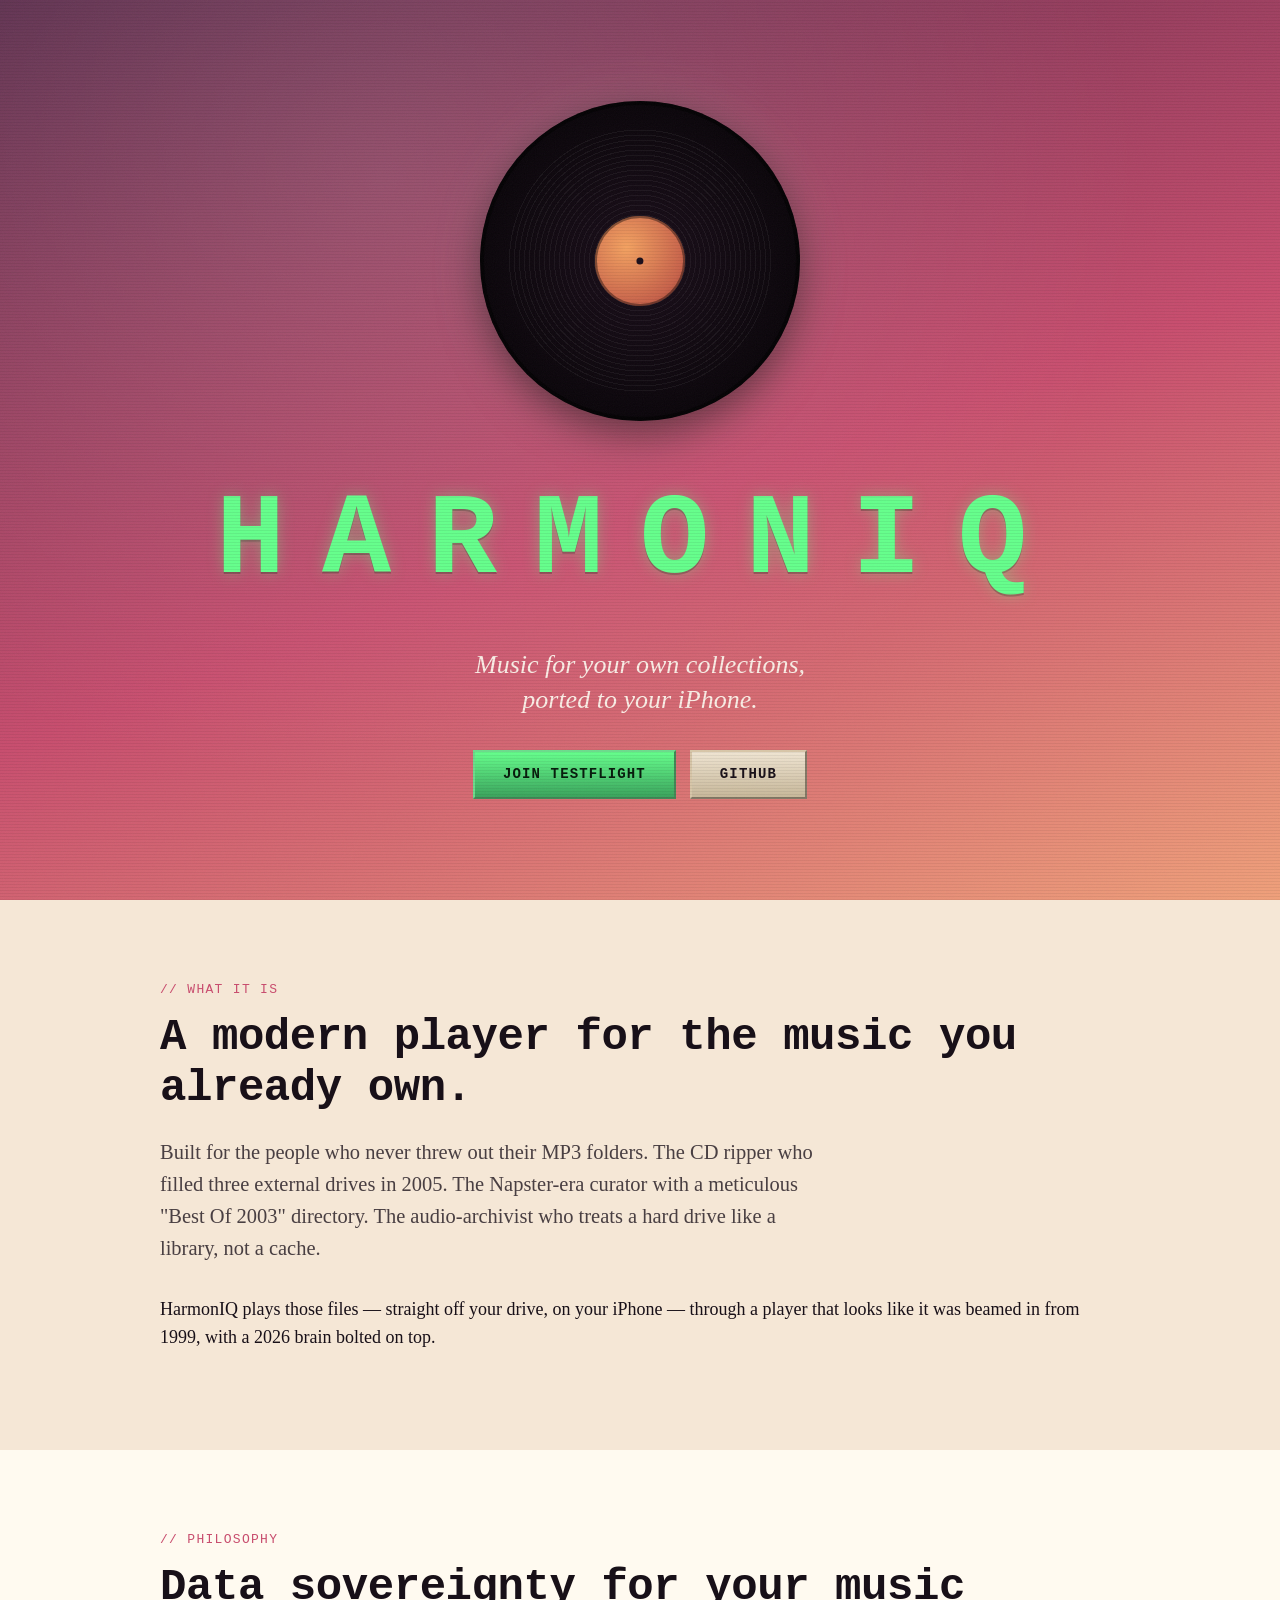
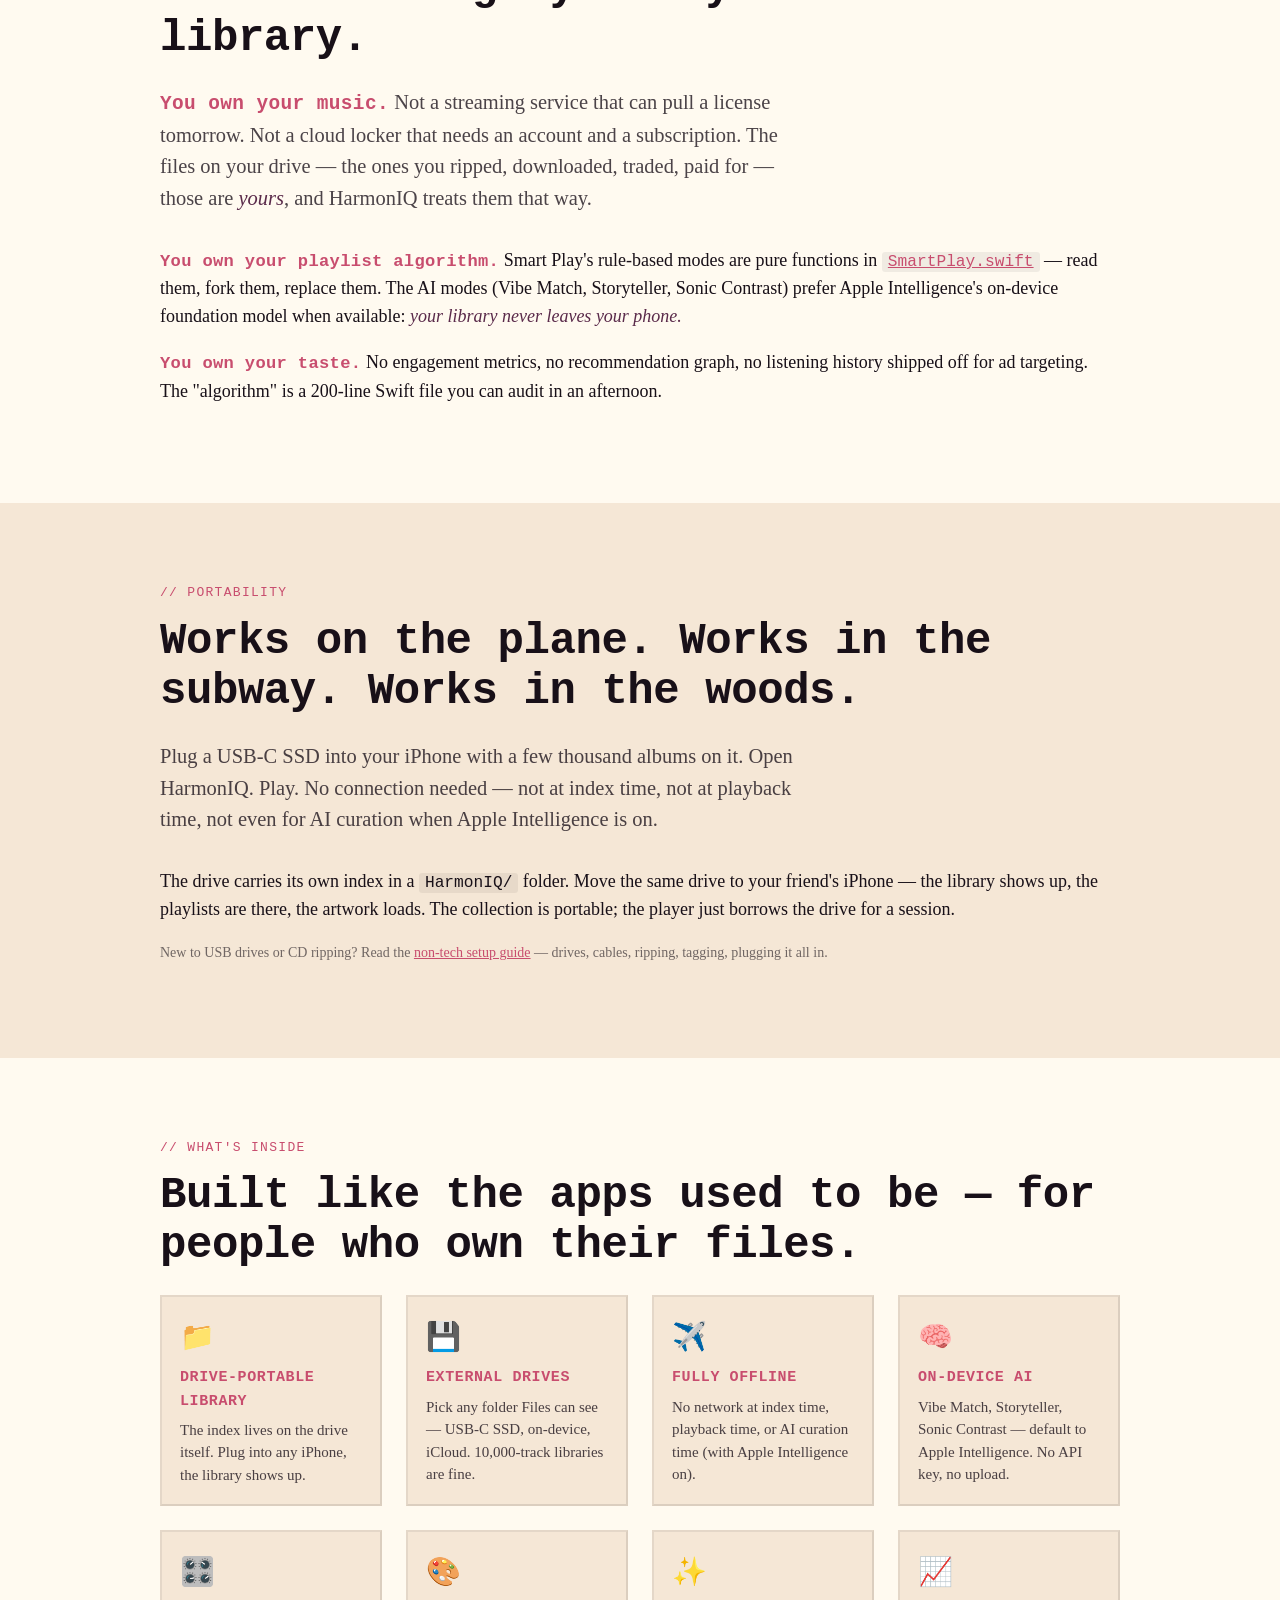
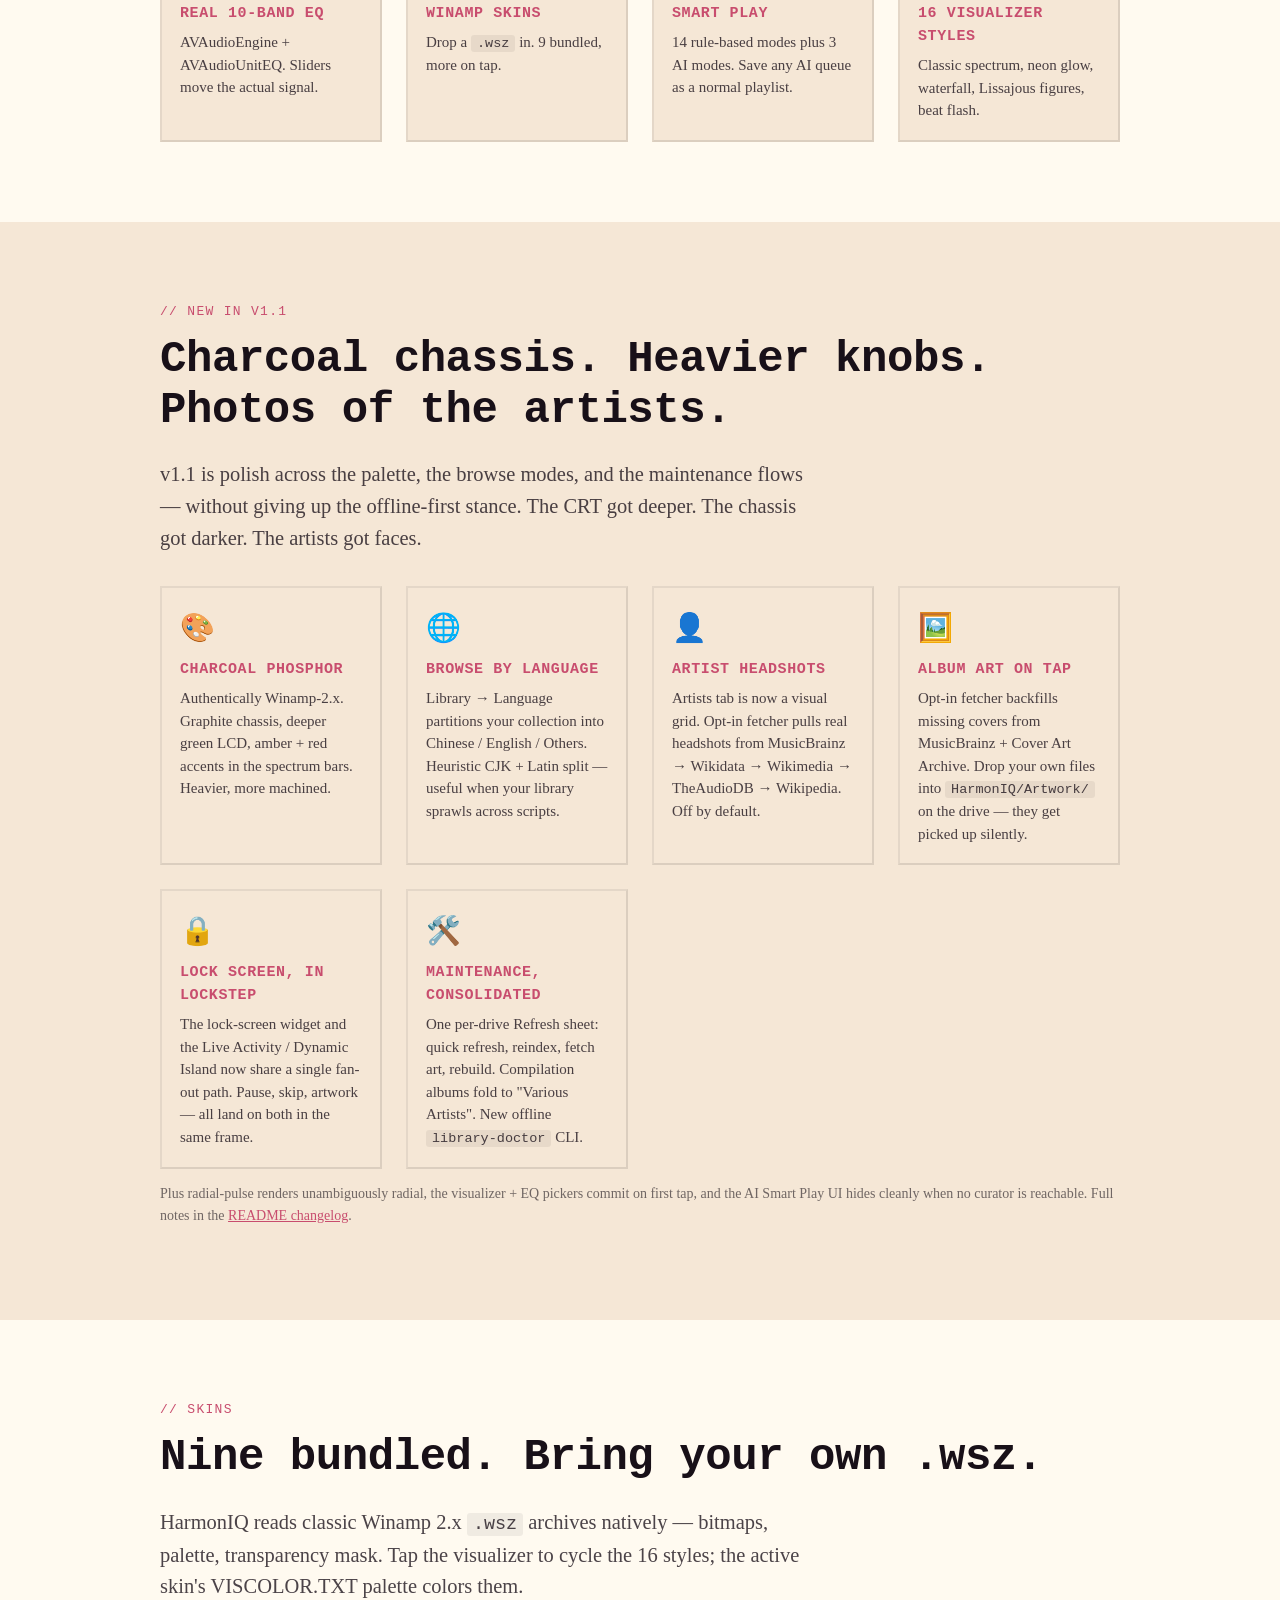
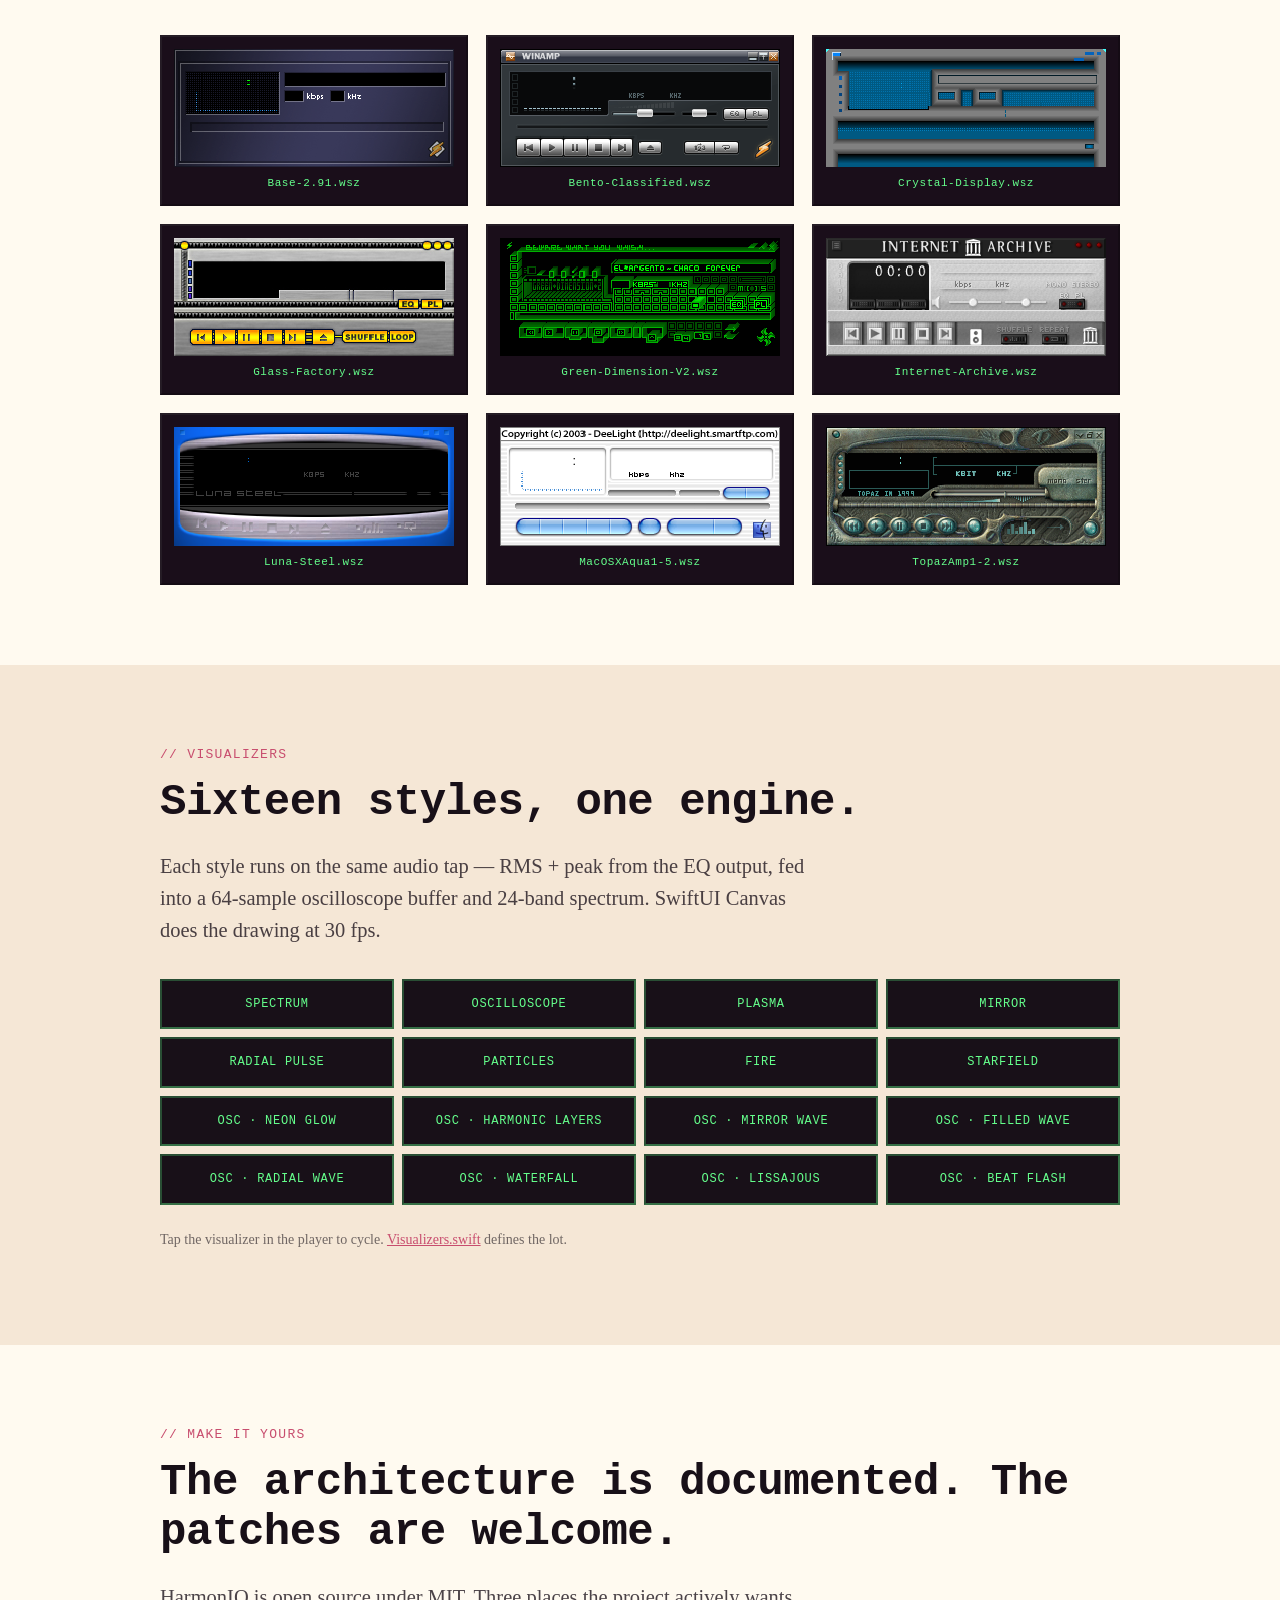
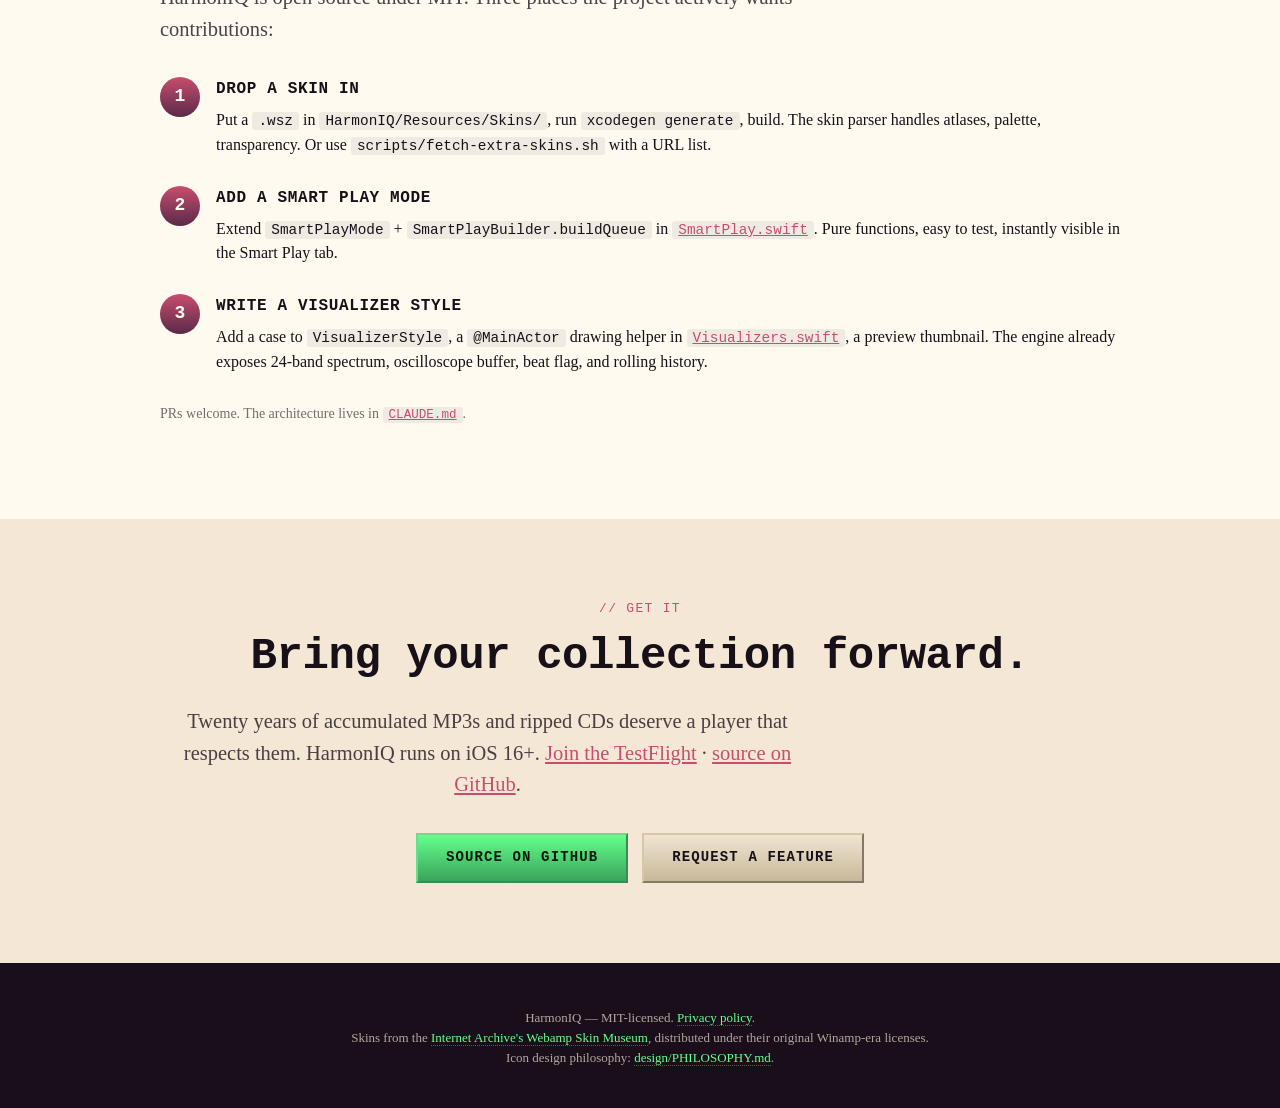
==== commit 7dd31352: "docs: add privacy policy at docs/privacy.html App Store Connect requires a public privacy-policy URL" ====
--- a/docs/index.html
+++ b/docs/index.html
@@ -173,7 +173,7 @@
 
   <footer>
     <div class="container">
-      <p>HarmonIQ — MIT-licensed.<br>
+      <p>HarmonIQ — MIT-licensed. <a href="privacy.html">Privacy policy</a>.<br>
       Skins from the <a href="https://skins.webamp.org">Internet Archive's Webamp Skin Museum</a>, distributed under their original Winamp-era licenses.<br>
       Icon design philosophy: <a href="https://github.com/LeoHChen/HarmonIQ/blob/main/design/PHILOSOPHY.md">design/PHILOSOPHY.md</a>.</p>
     </div>
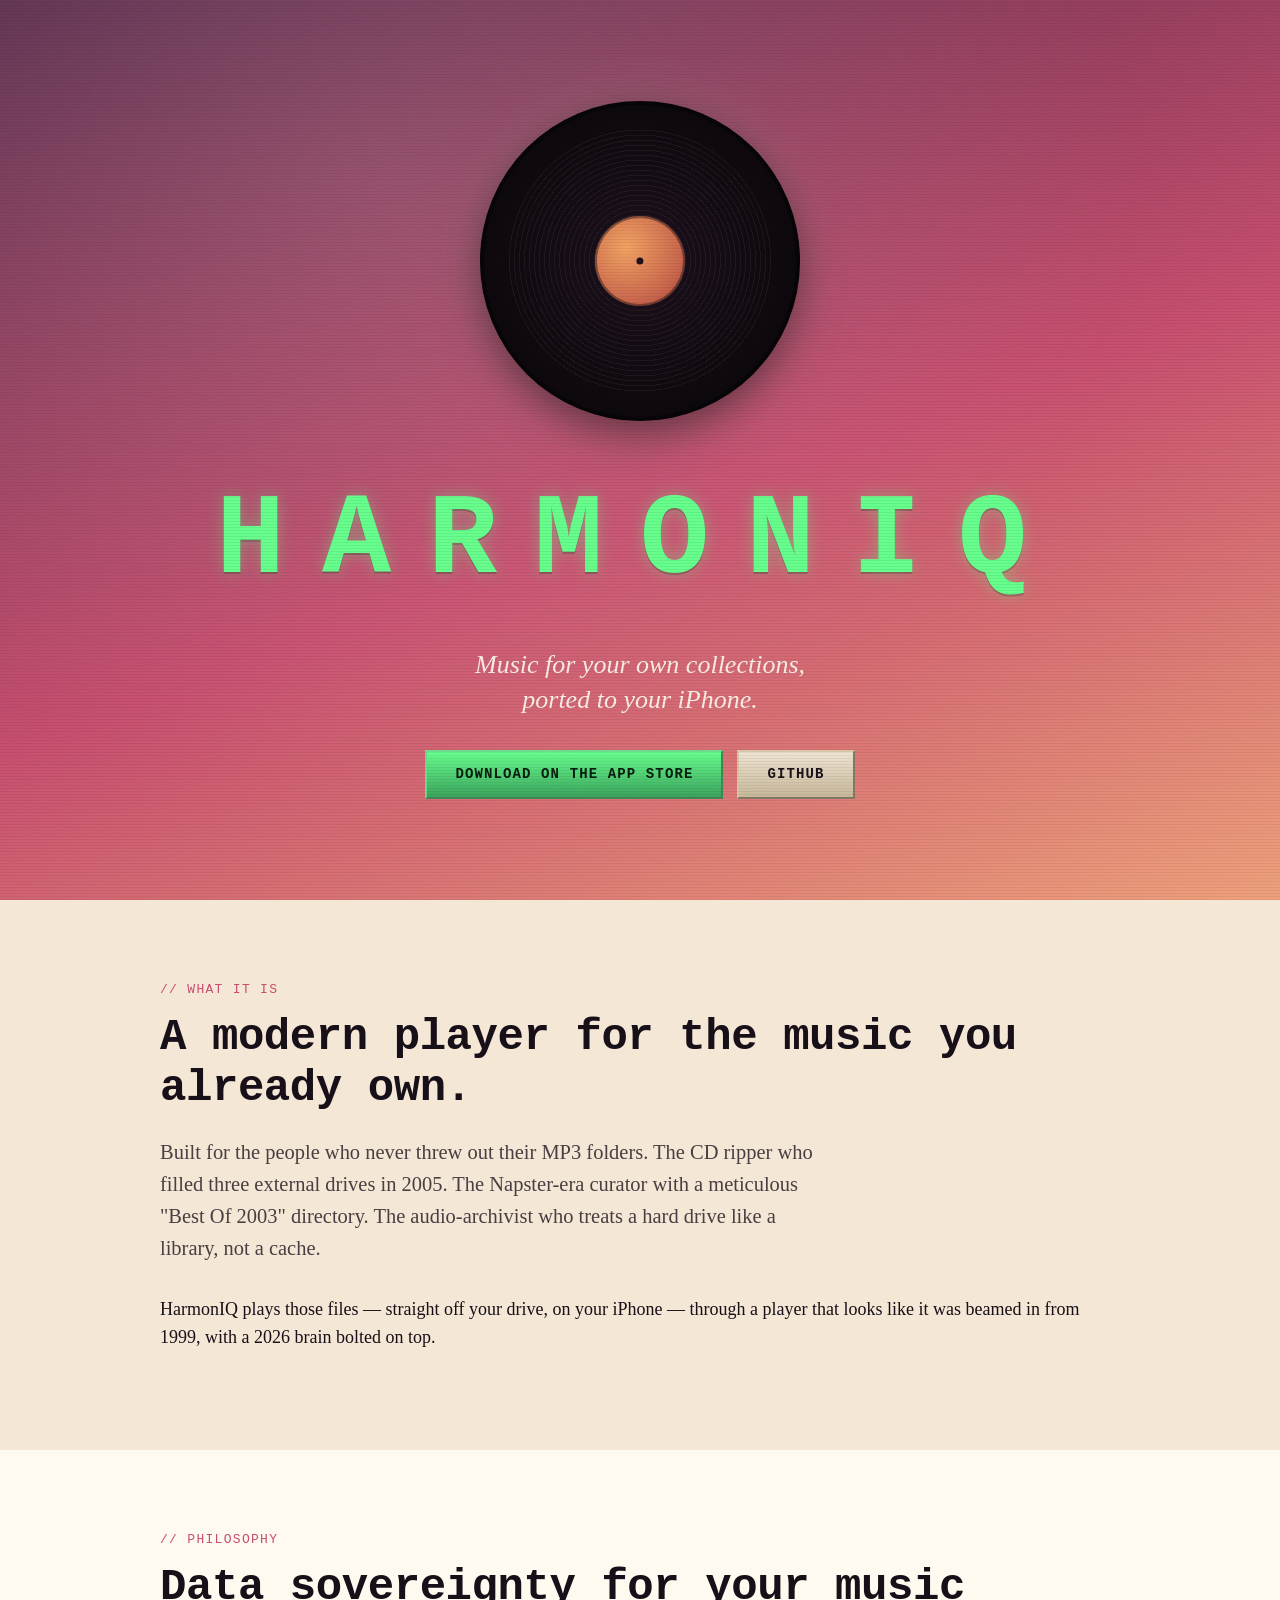
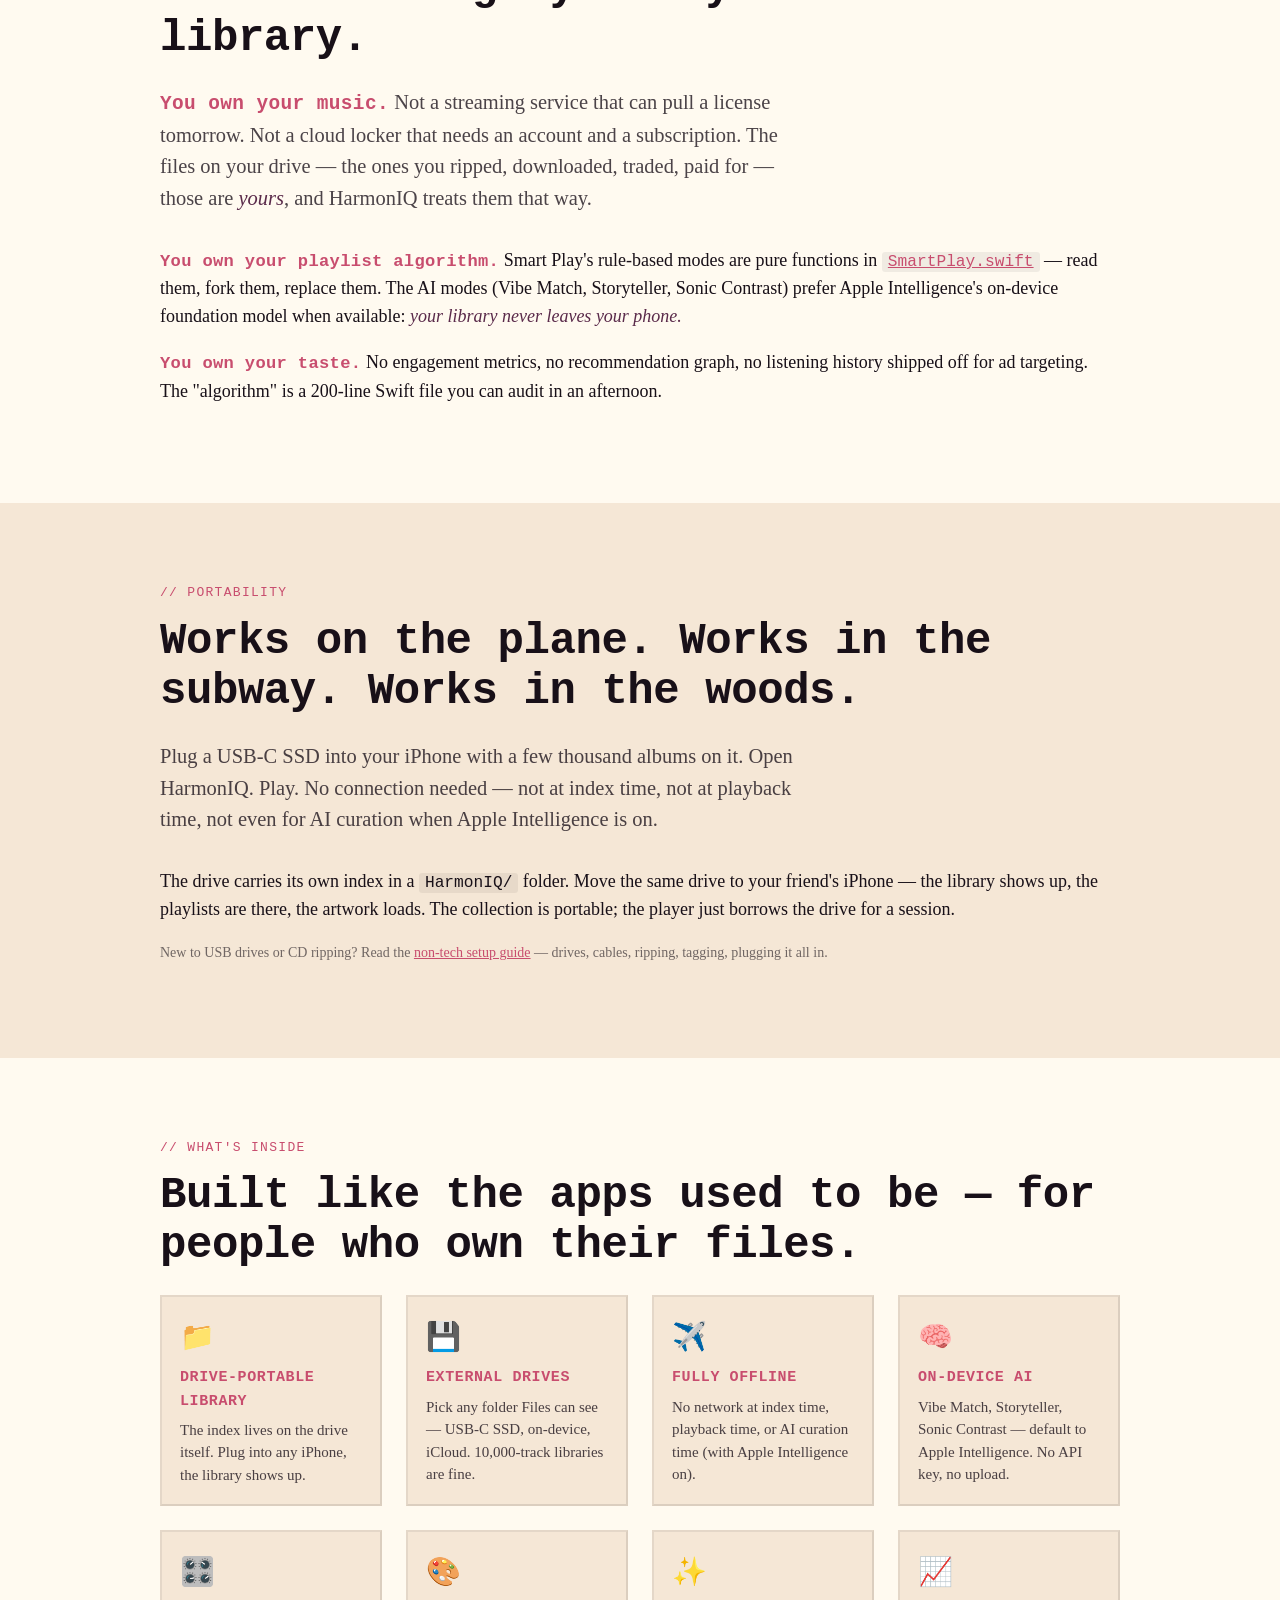
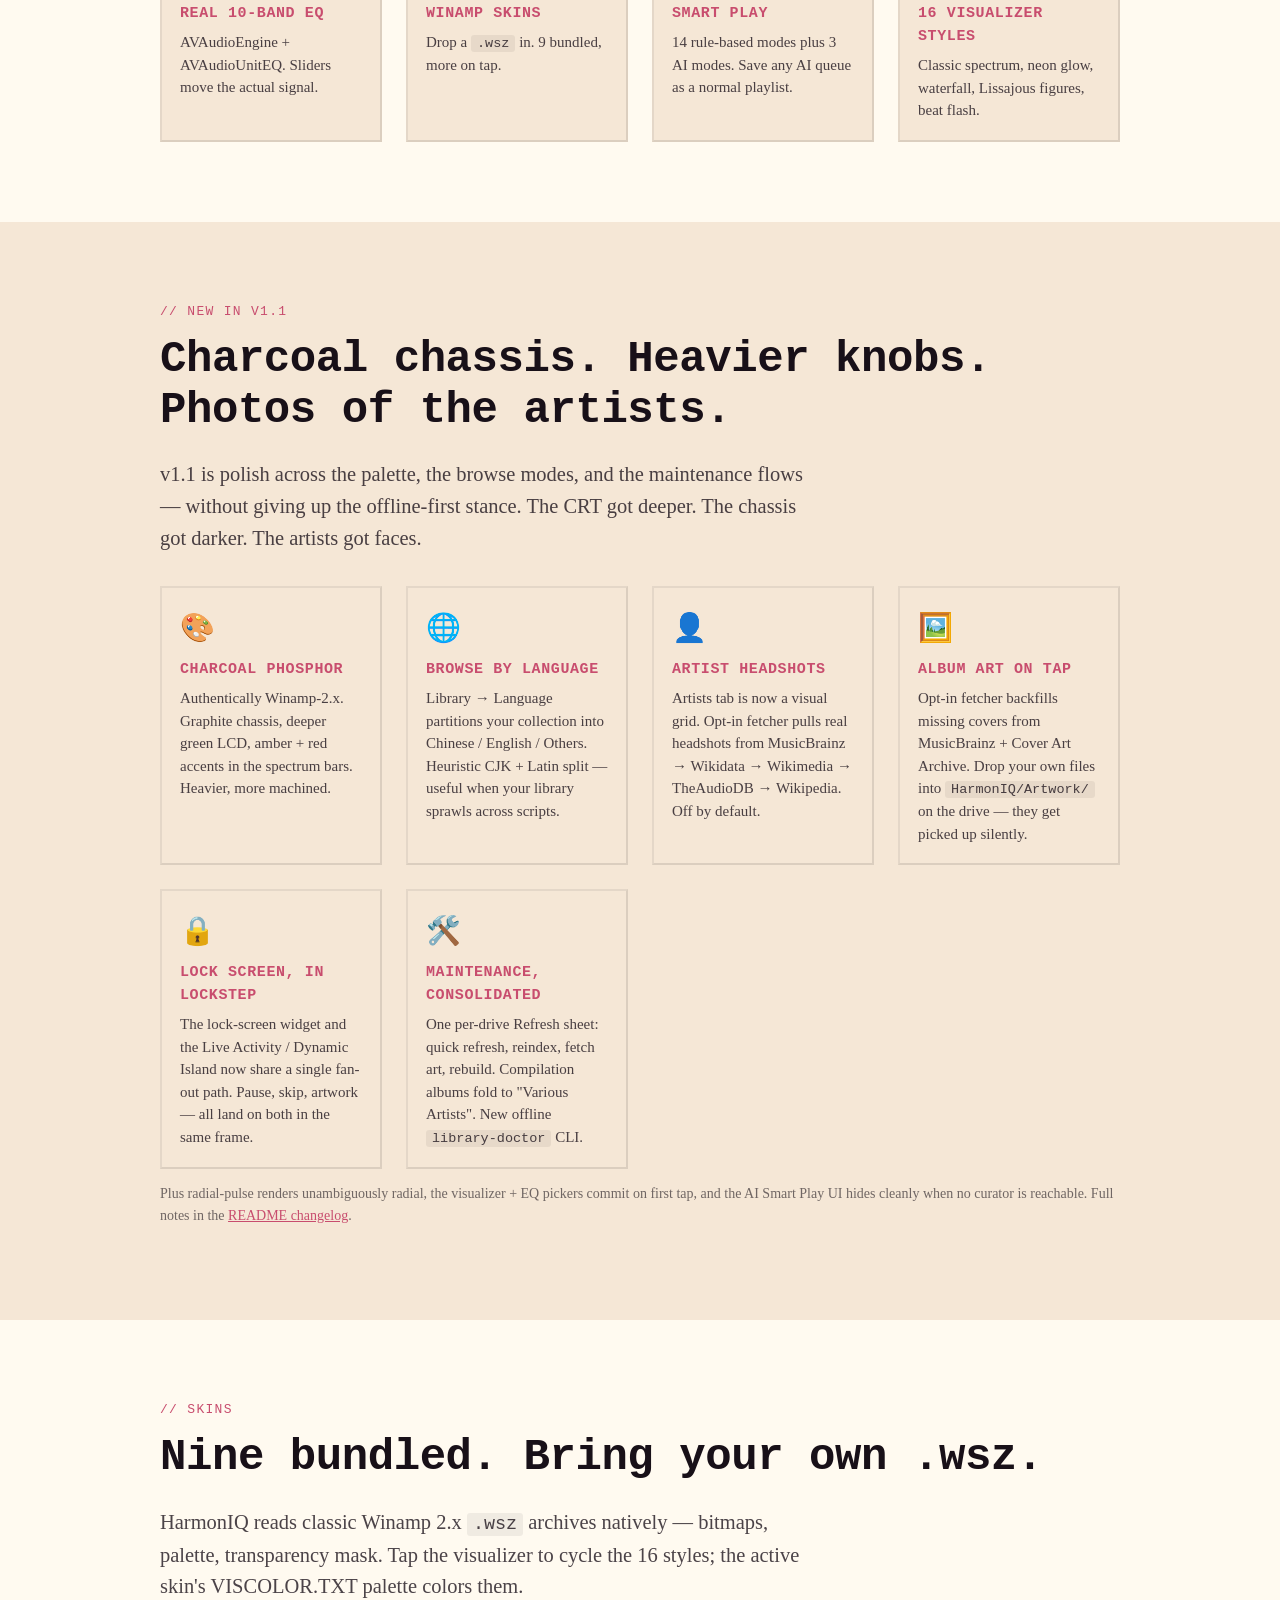
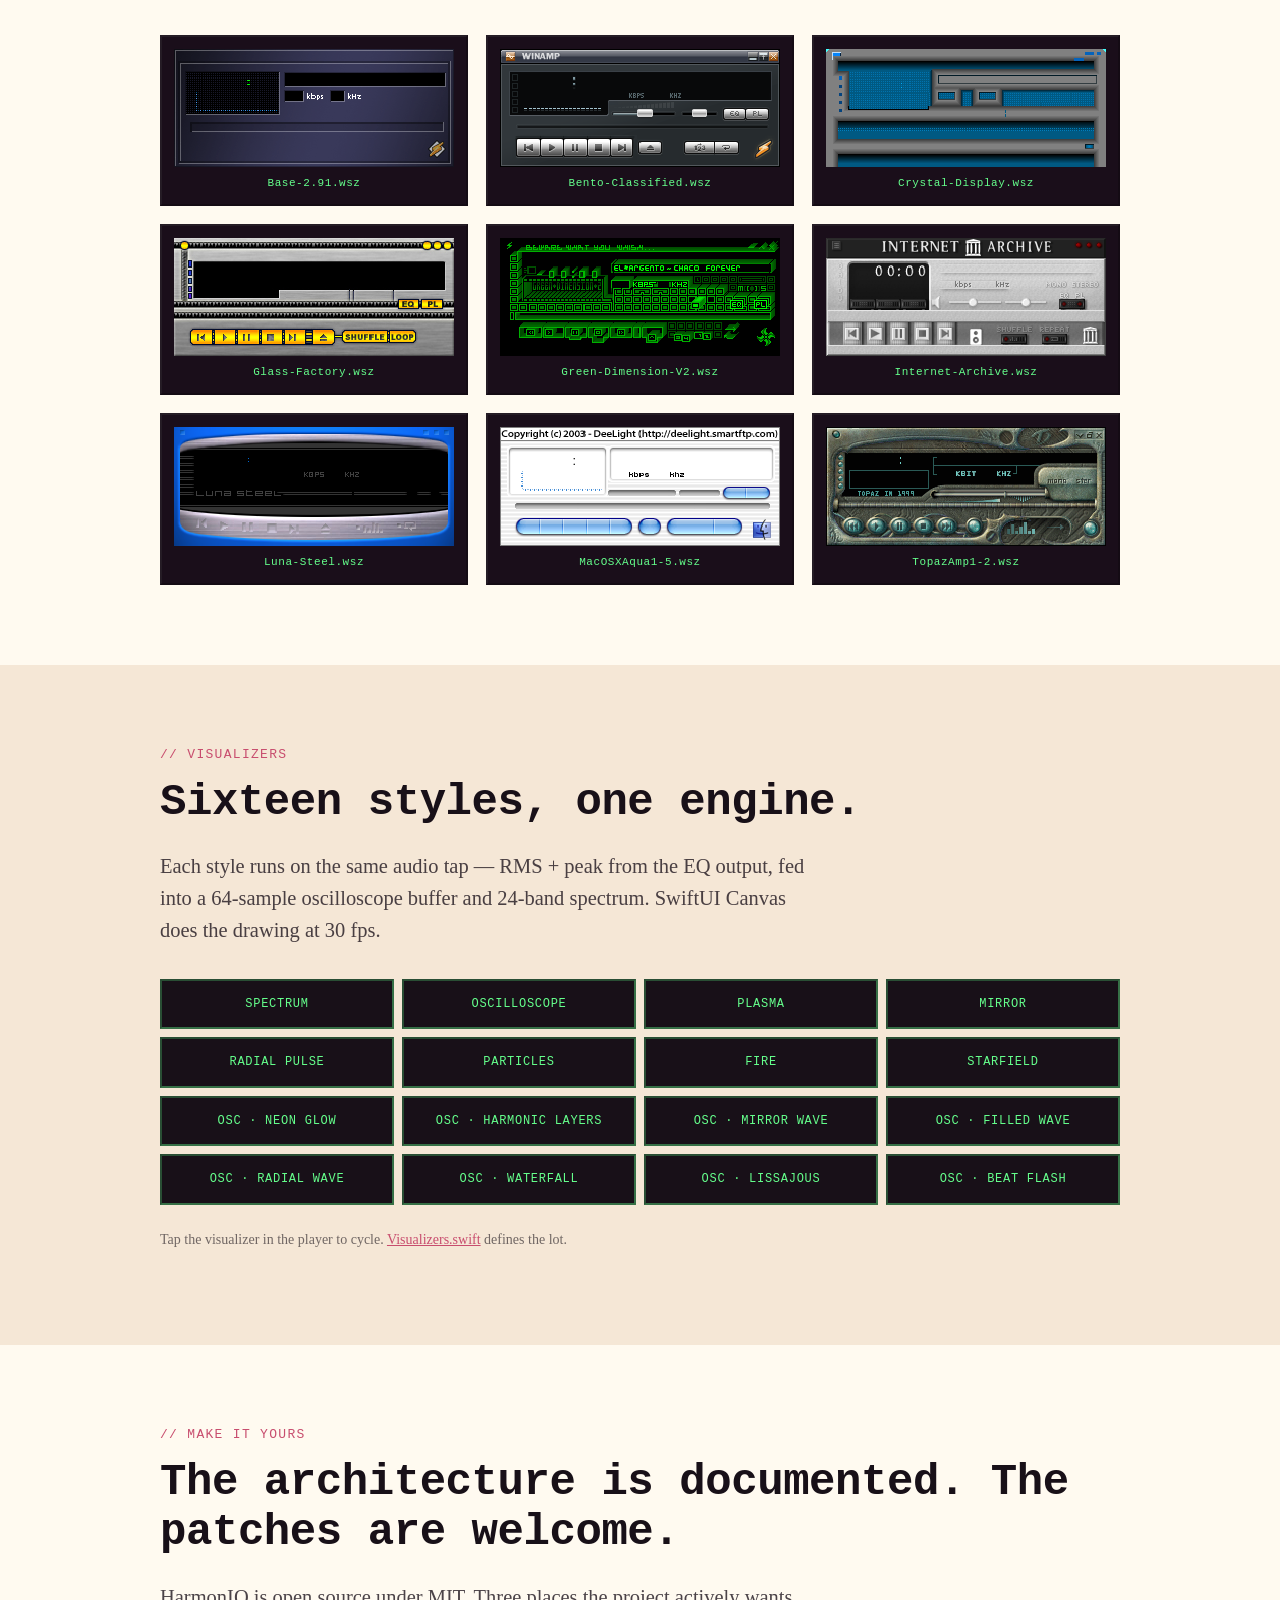
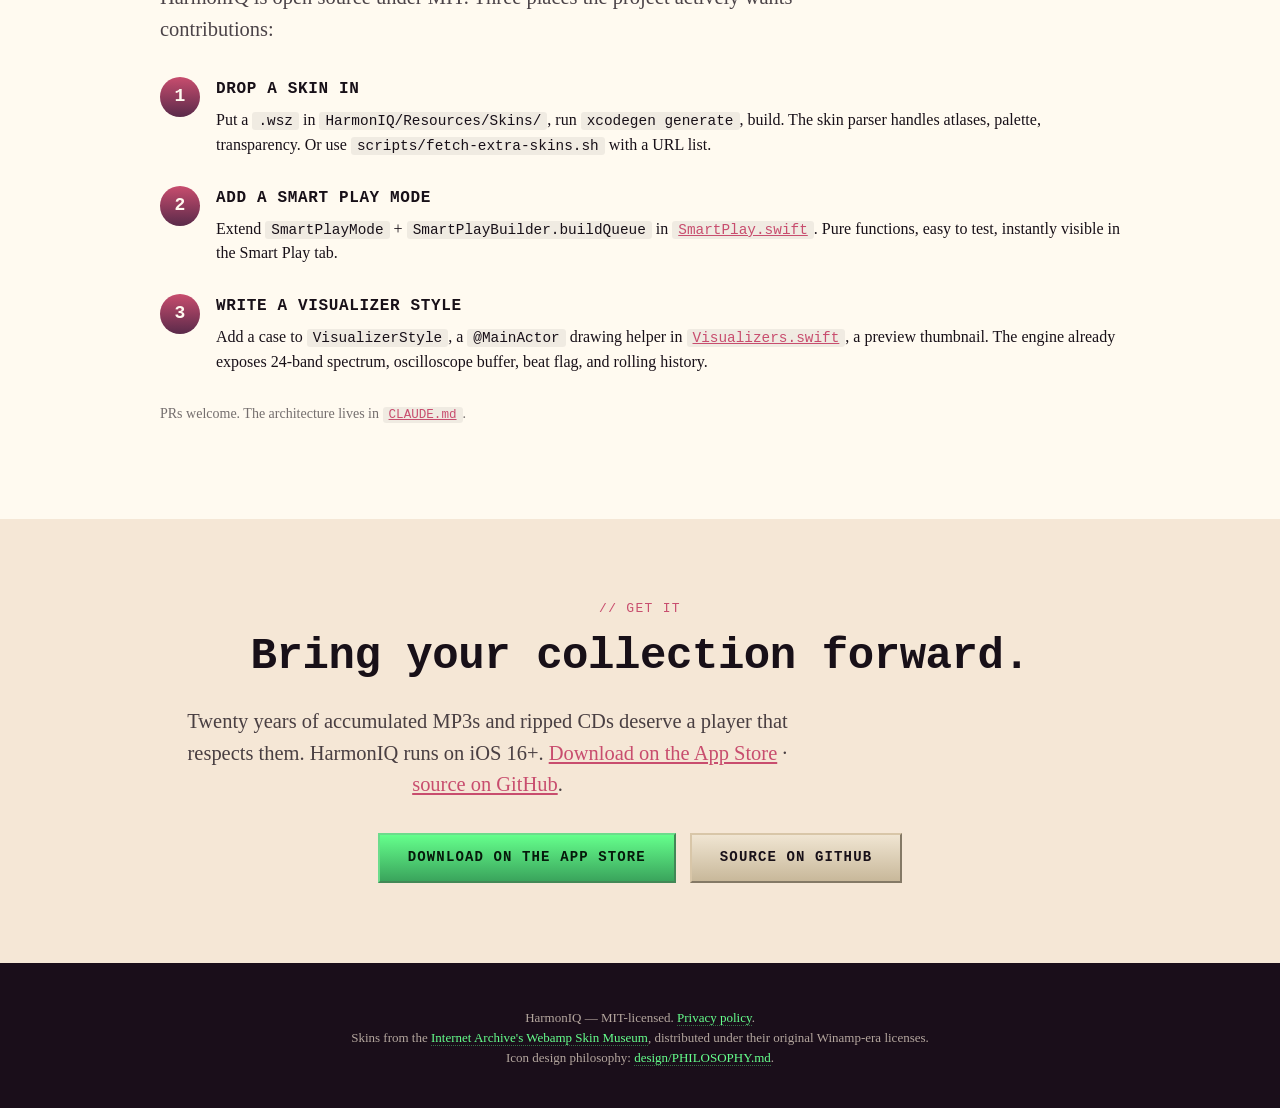
==== commit cb73bdce: "docs: replace TestFlight CTAs with App Store link HarmonIQ is now shipping on the App Store, so the " ====
--- a/docs/index.html
+++ b/docs/index.html
@@ -25,7 +25,7 @@
     <h1 class="lcd">HARMONIQ</h1>
     <p class="tagline">Music for your own collections,<br>ported to your iPhone.</p>
     <div class="cta">
-      <a class="btn primary" href="https://testflight.apple.com/join/y4Nmt7V1">Join TestFlight</a>
+      <a class="btn primary" href="https://apps.apple.com/us/app/harmoniq-music-player/id6765739658">Download on the App Store</a>
       <a class="btn" href="https://github.com/LeoHChen/HarmonIQ">GitHub</a>
     </div>
   </section>
@@ -163,10 +163,10 @@
     <div class="container center">
       <p class="kicker">// get it</p>
       <h2>Bring your collection forward.</h2>
-      <p class="lede">Twenty years of accumulated MP3s and ripped CDs deserve a player that respects them. HarmonIQ runs on iOS 16+. <a href="https://testflight.apple.com/join/y4Nmt7V1">Join the TestFlight</a> · <a href="https://github.com/LeoHChen/HarmonIQ">source on GitHub</a>.</p>
+      <p class="lede">Twenty years of accumulated MP3s and ripped CDs deserve a player that respects them. HarmonIQ runs on iOS 16+. <a href="https://apps.apple.com/us/app/harmoniq-music-player/id6765739658">Download on the App Store</a> · <a href="https://github.com/LeoHChen/HarmonIQ">source on GitHub</a>.</p>
       <div class="cta">
-        <a class="btn primary" href="https://github.com/LeoHChen/HarmonIQ">Source on GitHub</a>
-        <a class="btn" href="https://github.com/LeoHChen/HarmonIQ/issues/new?labels=enhancement">Request a feature</a>
+        <a class="btn primary" href="https://apps.apple.com/us/app/harmoniq-music-player/id6765739658">Download on the App Store</a>
+        <a class="btn" href="https://github.com/LeoHChen/HarmonIQ">Source on GitHub</a>
       </div>
     </div>
   </section>
